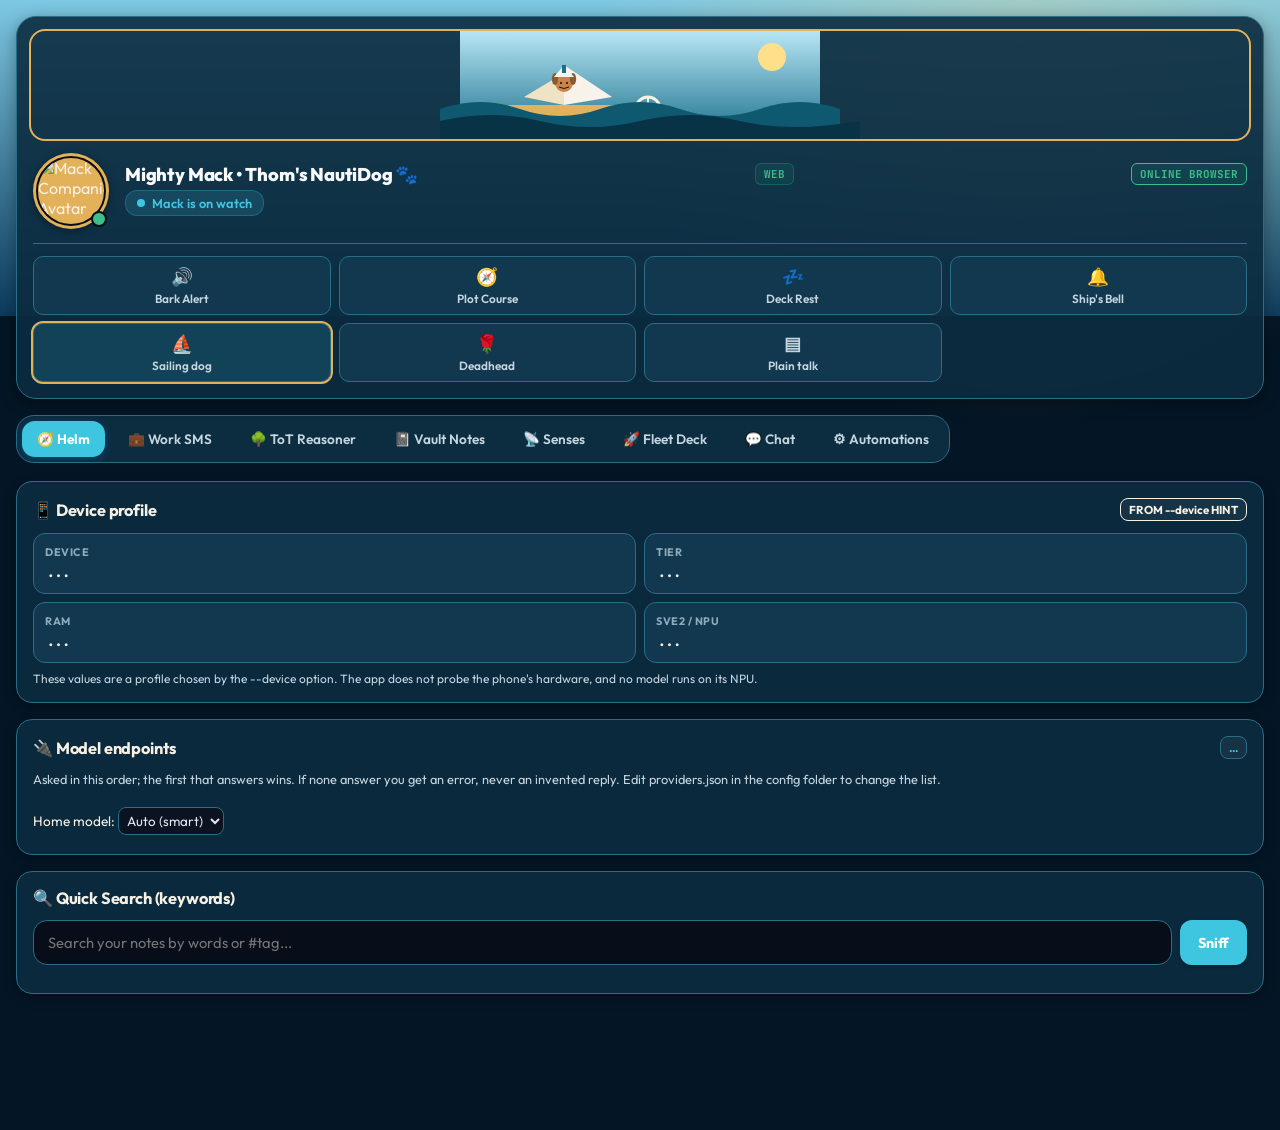
==== crates/nautik9-app/src/index.html @ b37e4e5c "Page: wake the on-device model for inbox ingestion, Draft/Reroll, agent chat and Retry without repla" ====
<!DOCTYPE html>
<html lang="en">
<head>
    <meta charset="UTF-8">
    <meta name="viewport" content="width=device-width, initial-scale=1.0, maximum-scale=1.0, user-scalable=no, viewport-fit=cover">
    <meta name="theme-color" content="#030712">
    <meta name="apple-mobile-web-app-capable" content="yes">
    <meta name="apple-mobile-web-app-status-bar-style" content="black-translucent">
    <meta name="mobile-web-app-capable" content="yes">
    <title>NautiK9 • Samsung Galaxy S25 Ultra Fleet Cockpit</title>
    <link rel="preconnect" href="https://fonts.googleapis.com">
    <link rel="preconnect" href="https://fonts.gstatic.com" crossorigin>
    <link href="https://fonts.googleapis.com/css2?family=Outfit:wght@400;500;600;700;800;900&family=JetBrains+Mono:wght@400;500;600;700&display=swap" rel="stylesheet">
    <link rel="stylesheet" href="/static/notes-plus.css">
    <style>
        :root {
            --bg: #0a0e17;
            --surface: #111827;
            --surface-card: #141e33;
            --surface-elevated: #1e293b;
            --border: #1f293d;
            --border-highlight: #38bdf8;
            --accent: #38bdf8;
            --accent-soft: rgba(56, 189, 248, 0.12);
            --marine: #0284c7;
            --marine-dark: #0369a1;
            --brass: #d97706;
            --brass-soft: rgba(217, 119, 6, 0.12);
            --emerald: #10b981;
            --emerald-soft: rgba(16, 185, 129, 0.12);
            --rose: #f43f5e;
            --text-main: #f8fafc;
            --text-sub: #94a3b8;
            --text-muted: #64748b;
        }

        * {
            box-sizing: border-box;
            margin: 0;
            padding: 0;
            -webkit-tap-highlight-color: transparent;
            font-family: 'Outfit', -apple-system, BlinkMacSystemFont, sans-serif;
        }

        body {
            background-color: var(--bg);
            color: var(--text-main);
            padding: 16px;
            padding-top: max(16px, env(safe-area-inset-top));
            padding-bottom: 120px;
            min-height: 100vh;
            overflow-x: hidden;
        }

        /* Top Nautical Bridge Header */
        .top-cockpit {
            background: var(--surface);
            border: 1px solid var(--border);
            border-radius: 20px;
            padding: 16px;
            margin-bottom: 16px;
            box-shadow: 0 4px 16px rgba(0, 0, 0, 0.35);
            position: relative;
        }

        .cockpit-top-row {
            display: flex;
            align-items: center;
            gap: 16px;
        }

        /* Mack Porthole Avatar (Nautical Sailor Dog) */
        .avatar-bezel {
            width: 76px;
            height: 76px;
            border-radius: 50%;
            padding: 3px;
            background: var(--brass);
            position: relative;
            flex-shrink: 0;
            cursor: pointer;
            box-shadow: 0 2px 8px rgba(0, 0, 0, 0.4);
            transition: transform 0.15s ease;
        }

        .avatar-bezel:active {
            transform: scale(0.94);
        }

        .avatar-img {
            width: 100%;
            height: 100%;
            border-radius: 50%;
            object-fit: cover;
            display: block;
            border: 2px solid #0a0e17;
        }

        .online-dot {
            position: absolute;
            bottom: 2px;
            right: 2px;
            width: 16px;
            height: 16px;
            border-radius: 50%;
            background: var(--emerald);
            border: 2.5px solid #0a0e17;
        }

        .cockpit-meta {
            flex: 1;
            min-width: 0;
        }

        .vessel-title-row {
            display: flex;
            justify-content: space-between;
            align-items: center;
            margin-bottom: 4px;
        }

        .vessel-title {
            font-size: 1.15rem;
            font-weight: 800;
            letter-spacing: -0.01em;
            color: #f8fafc;
            display: flex;
            align-items: center;
            gap: 6px;
        }

        .vessel-badge {
            font-size: 0.68rem;
            font-family: 'JetBrains Mono', monospace;
            font-weight: 700;
            padding: 3px 8px;
            border-radius: 6px;
            background: rgba(16, 185, 129, 0.1);
            border: 1px solid rgba(16, 185, 129, 0.3);
            color: var(--emerald);
        }

        .status-pill {
            display: inline-flex;
            align-items: center;
            gap: 7px;
            background: var(--accent-soft);
            border: 1px solid rgba(56, 189, 248, 0.25);
            color: var(--accent);
            font-size: 0.8rem;
            font-weight: 600;
            padding: 4px 11px;
            border-radius: 12px;
        }

        .pulse-light {
            width: 8px;
            height: 8px;
            border-radius: 50%;
            background: var(--accent);
        }

        /* Quick Cockpit Action Bar */
        .cockpit-actions {
            display: grid;
            grid-template-columns: repeat(4, 1fr);
            gap: 8px;
            margin-top: 14px;
            padding-top: 12px;
            border-top: 1px solid var(--border);
        }

        .action-pill {
            background: var(--surface-card);
            border: 1px solid var(--border);
            color: var(--text-sub);
            font-size: 0.74rem;
            font-weight: 600;
            padding: 8px 6px;
            border-radius: 10px;
            cursor: pointer;
            transition: all 0.15s ease;
            display: flex;
            flex-direction: column;
            align-items: center;
            gap: 3px;
        }

        .action-pill:active {
            transform: scale(0.95);
            background: var(--accent-soft);
            border-color: var(--accent);
            color: var(--text-main);
        }

        .action-pill-icon {
            font-size: 1.1rem;
        }

        /* Segmented Navigation Tab Bar */
        .tab-bar-container {
            overflow-x: auto;
            margin-bottom: 18px;
            scrollbar-width: none;
            -ms-overflow-style: none;
        }
        .tab-bar-container::-webkit-scrollbar { display: none; }

        .tab-bar {
            display: flex;
            gap: 8px;
            padding: 5px;
            background: var(--surface);
            border: 1px solid var(--border);
            border-radius: 18px;
            width: max-content;
        }

        .tab-btn {
            background: transparent;
            border: none;
            color: var(--text-sub);
            padding: 9px 15px;
            border-radius: 13px;
            font-size: 0.85rem;
            font-weight: 600;
            cursor: pointer;
            transition: all 0.2s;
            display: flex;
            align-items: center;
            gap: 6px;
            white-space: nowrap;
        }

        .tab-btn.active {
            background: var(--accent);
            color: #ffffff;
            font-weight: 700;
            box-shadow: 0 2px 8px rgba(2, 132, 199, 0.3);
        }

        /* Universal Cards */
        .card {
            background: var(--surface);
            border: 1px solid var(--border);
            border-radius: 16px;
            padding: 16px;
            margin-bottom: 16px;
            box-shadow: 0 4px 12px rgba(0, 0, 0, 0.25);
        }

        .card-header {
            display: flex;
            justify-content: space-between;
            align-items: center;
            margin-bottom: 12px;
        }

        .card-title {
            font-size: 1.02rem;
            font-weight: 700;
            color: var(--text-main);
            display: flex;
            align-items: center;
            gap: 8px;
            letter-spacing: -0.01em;
        }

        .card-badge {
            font-size: 0.72rem;
            font-weight: 700;
            padding: 3px 8px;
            border-radius: 8px;
            background: rgba(255, 255, 255, 0.05);
            color: var(--accent);
            border: 1px solid var(--border);
        }

        /* Content Sections */
        .section-pane {
            display: none;
            animation: fadeIn 0.2s ease-out;
        }

        .section-pane.active {
            display: block;
        }

        @keyframes fadeIn {
            from { opacity: 0; transform: translateY(4px); }
            to { opacity: 1; transform: translateY(0); }
        }

        /* Hardware Grid */
        .hardware-grid {
            display: grid;
            grid-template-columns: 1fr 1fr;
            gap: 8px;
        }

        .hw-chip {
            background: var(--surface-card);
            border: 1px solid var(--border);
            border-radius: 12px;
            padding: 11px;
        }

        .hw-chip-label {
            font-size: 0.68rem;
            color: var(--text-muted);
            text-transform: uppercase;
            font-weight: 700;
            letter-spacing: 0.05em;
        }

        .hw-chip-val {
            font-size: 0.94rem;
            font-weight: 700;
            color: var(--text-main);
            margin-top: 3px;
            font-family: 'JetBrains Mono', monospace;
        }

        /* Tier cards (unused) */
        .gemstone-grid {
            display: grid;
            grid-template-columns: 1fr 1fr;
            gap: 8px;
            margin-top: 10px;
        }

        .gemstone-card {
            background: var(--surface-card);
            border: 1px solid var(--border);
            border-radius: 14px;
            padding: 12px;
            cursor: pointer;
            transition: all 0.2s;
            position: relative;
        }

        .gemstone-card:hover {
            border-color: var(--border-highlight);
        }

        .gemstone-card.active {
            border-color: var(--gold);
            background: rgba(217, 119, 6, 0.1);
        }

        .gemstone-name {
            font-size: 0.88rem;
            font-weight: 800;
            display: flex;
            align-items: center;
            gap: 6px;
            margin-bottom: 2px;
        }

        .gemstone-desc {
            font-size: 0.72rem;
            color: var(--text-sub);
            line-height: 1.35;
        }

        /* Tree of Thoughts Visualizer */
        .tot-tree {
            display: flex;
            flex-direction: column;
            gap: 12px;
            margin-top: 14px;
        }

        .tot-node {
            background: var(--surface-card);
            border: 1px solid var(--border);
            border-radius: 14px;
            padding: 14px;
            position: relative;
            transition: all 0.2s;
        }

        .tot-node.promoted {
            border-color: var(--gold);
            background: rgba(217, 119, 6, 0.08);
        }

        .tot-node.pruned {
            border-color: rgba(244, 63, 94, 0.25);
            opacity: 0.65;
        }

        .tot-node-header {
            display: flex;
            justify-content: space-between;
            align-items: center;
            margin-bottom: 6px;
        }

        .tot-node-title {
            font-weight: 800;
            font-size: 0.94rem;
            color: var(--text-main);
            display: flex;
            align-items: center;
            gap: 6px;
        }

        .tot-score-pill {
            font-family: 'JetBrains Mono', monospace;
            font-size: 0.78rem;
            font-weight: 700;
            padding: 3px 8px;
            border-radius: 8px;
        }

        .tot-score-pill.high {
            background: rgba(16, 185, 129, 0.15);
            color: var(--emerald);
            border: 1px solid rgba(16, 185, 129, 0.3);
        }

        .tot-score-pill.pruned {
            background: rgba(244, 63, 94, 0.15);
            color: var(--rose);
            border: 1px solid rgba(244, 63, 94, 0.3);
        }

        .tot-desc {
            font-size: 0.84rem;
            color: #cbd5e1;
            margin-bottom: 10px;
            line-height: 1.45;
        }

        .tot-checks {
            display: flex;
            flex-direction: column;
            gap: 4px;
            font-size: 0.76rem;
            font-family: 'JetBrains Mono', monospace;
            color: #94a3b8;
            background: rgba(3, 7, 18, 0.7);
            border-radius: 10px;
            padding: 8px 10px;
            border: 1px solid var(--border);
        }

        .tot-plan-box {
            background: rgba(217, 119, 6, 0.08);
            border: 1px solid var(--gold);
            border-radius: 14px;
            padding: 14px;
            margin-top: 14px;
        }

        .tot-plan-title {
            font-size: 0.92rem;
            font-weight: 800;
            color: var(--gold);
            margin-bottom: 8px;
            display: flex;
            align-items: center;
            gap: 6px;
        }

        .tot-plan-step {
            font-size: 0.82rem;
            color: #f1f5f9;
            margin-bottom: 6px;
            line-height: 1.4;
        }

        /* Inputs & Buttons */
        .input-group {
            display: flex;
            gap: 8px;
            margin-bottom: 12px;
        }

        input[type="text"], textarea {
            width: 100%;
            background: #080d1a;
            border: 1px solid var(--border);
            border-radius: 14px;
            color: var(--text-main);
            padding: 12px 14px;
            font-size: 0.92rem;
            outline: none;
            transition: all 0.2s;
        }

        input[type="text"]:focus, textarea:focus {
            border-color: var(--accent);
            box-shadow: 0 0 0 2px rgba(2, 132, 199, 0.25);
        }

        textarea {
            resize: vertical;
            min-height: 90px;
            font-family: inherit;
        }

        .btn-primary {
            background: var(--accent);
            color: #ffffff;
            border: none;
            border-radius: 12px;
            padding: 11px 18px;
            font-weight: 700;
            font-size: 0.90rem;
            cursor: pointer;
            transition: all 0.2s;
            display: inline-flex;
            align-items: center;
            justify-content: center;
            gap: 6px;
            flex-shrink: 0;
            box-shadow: 0 2px 4px rgba(0, 0, 0, 0.2);
        }

        .btn-primary:active {
            transform: scale(0.97);
            background: #0369a1;
        }

        .btn-gold {
            background: var(--gold);
            color: #ffffff;
            border: none;
            border-radius: 12px;
            padding: 11px 18px;
            font-weight: 700;
            font-size: 0.90rem;
            cursor: pointer;
            transition: all 0.2s;
            display: inline-flex;
            align-items: center;
            justify-content: center;
            gap: 6px;
            box-shadow: 0 2px 4px rgba(0, 0, 0, 0.2);
        }

        .btn-gold:active {
            transform: scale(0.97);
            background: #b45309;
        }

        .btn-mini {
            background: rgba(255, 255, 255, 0.05);
            border: 1px solid var(--border);
            color: var(--text-sub);
            font-size: 0.74rem;
            font-weight: 600;
            padding: 5px 10px;
            border-radius: 8px;
            cursor: pointer;
            transition: 0.2s;
        }

        .btn-mini:hover, .btn-mini:active {
            color: var(--text-main);
            border-color: var(--accent);
            background: rgba(2, 132, 199, 0.15);
        }

        /* Obsidian-Grade Vault Notes */
        .notes-list {
            display: flex;
            flex-direction: column;
            gap: 10px;
            margin-top: 12px;
        }

        .note-card {
            background: var(--surface-card);
            border: 1px solid var(--border);
            border-radius: 14px;
            padding: 14px;
            transition: all 0.2s;
        }

        .note-card:hover {
            border-color: var(--border-highlight);
        }

        .note-title {
            font-weight: 800;
            font-size: 0.96rem;
            color: var(--accent);
            margin-bottom: 5px;
            display: flex;
            justify-content: space-between;
            align-items: center;
        }

        .note-snippet {
            font-size: 0.84rem;
            color: #cbd5e1;
            line-height: 1.45;
        }

        .note-tags {
            display: flex;
            gap: 6px;
            margin-top: 10px;
            flex-wrap: wrap;
        }

        .tag-pill {
            font-size: 0.72rem;
            background: rgba(2, 132, 199, 0.12);
            border: 1px solid rgba(2, 132, 199, 0.25);
            color: #7dd3fc;
            padding: 2px 8px;
            border-radius: 6px;
            font-family: 'JetBrains Mono', monospace;
            font-weight: 600;
        }

        /* Nautical Nav Radar / Position Card */
        .radar-box {
            background: var(--surface-card);
            border: 1px solid var(--border);
            border-radius: 16px;
            padding: 18px;
            text-align: center;
            margin-bottom: 14px;
            position: relative;
        }

        .radar-scope {
            width: 120px;
            height: 120px;
            margin: 0 auto 12px;
            border-radius: 50%;
            border: 1.5px solid var(--border-highlight);
            position: relative;
            display: flex;
            align-items: center;
            justify-content: center;
            background: #060a12;
        }

        .radar-scope::before {
            content: '';
            position: absolute;
            width: 60px;
            height: 60px;
            border-radius: 50%;
            border: 1px solid var(--border);
        }

        .radar-beam {
            position: absolute;
            width: 100%;
            height: 100%;
            border-radius: 50%;
            border-top: 2px solid var(--accent);
            opacity: 0.7;
        }

        .radar-blip {
            width: 10px;
            height: 10px;
            background: var(--emerald);
            border-radius: 50%;
            position: absolute;
            top: 36%;
            left: 60%;
        }

        .coord-readout {
            font-family: 'JetBrains Mono', monospace;
            font-size: 0.92rem;
            font-weight: 700;
            color: var(--text-main);
        }

        /* Dual Tesla P100 Fleet Deck */
        .gpu-card {
            background: var(--surface-card);
            border: 1px solid var(--border);
            border-radius: 14px;
            padding: 14px;
            margin-bottom: 10px;
        }

        .gpu-head {
            display: flex;
            justify-content: space-between;
            font-size: 0.86rem;
            font-weight: 700;
            color: var(--text-main);
            margin-bottom: 8px;
        }

        .gpu-bar-bg {
            background: rgba(255, 255, 255, 0.06);
            border-radius: 6px;
            height: 10px;
            overflow: hidden;
            margin-bottom: 8px;
        }

        .gpu-bar-fill {
            background: var(--accent);
            height: 100%;
            border-radius: 6px;
        }

        /* Chat Stream */
        .chat-stream {
            background: #070b14;
            border: 1px solid var(--border);
            border-radius: 14px;
            padding: 14px;
            min-height: 160px;
            max-height: 320px;
            overflow-y: auto;
            display: flex;
            flex-direction: column;
            gap: 10px;
            margin-bottom: 12px;
        }

        .msg-bubble {
            max-width: 86%;
            padding: 10px 14px;
            border-radius: 14px;
            font-size: 0.88rem;
            line-height: 1.45;
        }

        .msg-mack {
            align-self: flex-start;
            background: #1e293b;
            border: 1px solid #334155;
            color: #f8fafc;
            border-bottom-left-radius: 3px;
        }

        .msg-user {
            align-self: flex-end;
            background: #0369a1;
            border: 1px solid #0284c7;
            color: #ffffff;
            border-bottom-right-radius: 3px;
        }

        /* SMS Dispatcher & Work Mode Styles */
        .sms-item-card {
            background: var(--surface-card);
            border: 1px solid var(--border);
            border-radius: 14px;
            padding: 14px;
            margin-bottom: 12px;
            transition: all 0.2s;
        }
        .sms-item-card:hover {
            border-color: var(--border-highlight);
        }
        .sms-head {
            display: flex;
            justify-content: space-between;
            align-items: center;
            margin-bottom: 8px;
        }
        .sms-sender {
            font-size: 0.88rem;
            font-weight: 700;
            color: var(--accent);
            display: flex;
            align-items: center;
            gap: 6px;
        }
        .sms-time {
            font-size: 0.72rem;
            color: var(--text-muted);
            font-family: 'JetBrains Mono', monospace;
        }
        .sms-body {
            font-size: 0.86rem;
            color: #cbd5e1;
            background: rgba(0, 0, 0, 0.25);
            padding: 8px 12px;
            border-radius: 10px;
            margin-bottom: 10px;
            line-height: 1.4;
        }
        .sms-draft-box {
            background: rgba(56, 189, 248, 0.06);
            border: 1px solid rgba(56, 189, 248, 0.28);
            border-radius: 12px;
            padding: 10px 12px;
            margin-bottom: 10px;
        }
        .sms-draft-header {
            display: flex;
            justify-content: space-between;
            font-size: 0.72rem;
            font-weight: 700;
            color: var(--cyan);
            margin-bottom: 4px;
            text-transform: uppercase;
            letter-spacing: 0.05em;
        }
        .sms-draft-text {
            font-size: 0.84rem;
            color: #f8fafc;
            line-height: 1.4;
        }
        .sms-actions {
            display: flex;
            gap: 8px;
            align-items: center;
            flex-wrap: wrap;
        }
        .badge-status {
            font-size: 0.7rem;
            font-weight: 700;
            padding: 3px 8px;
            border-radius: 8px;
            text-transform: uppercase;
        }
        .status-autosent {
            background: rgba(16, 185, 129, 0.2);
            color: #34d399;
            border: 1px solid rgba(16, 185, 129, 0.4);
        }
        .status-drafted {
            background: rgba(245, 158, 11, 0.2);
            color: #fbbf24;
            border: 1px solid rgba(245, 158, 11, 0.4);
        }
        .status-approved {
            background: rgba(56, 189, 248, 0.2);
            color: #38bdf8;
            border: 1px solid rgba(56, 189, 248, 0.4);
        }
        .status-pending {
            background: rgba(148, 163, 184, 0.2);
            color: #94a3b8;
            border: 1px solid rgba(148, 163, 184, 0.4);
        }

        /* Fleet Swarm 6-Node Grid */
        .fleet-swarm-grid {
            display: grid;
            grid-template-columns: repeat(auto-fill, minmax(150px, 1fr));
            gap: 10px;
            margin-top: 12px;
        }
        .node-mini-card {
            background: rgba(15, 23, 42, 0.7);
            border: 1px solid var(--border);
            border-radius: 14px;
            padding: 10px;
            transition: all 0.2s;
        }
        .node-mini-card:hover {
            border-color: var(--accent);
        }
        .node-name {
            font-weight: 800;
            font-size: 0.84rem;
            color: #f1f5f9;
            display: flex;
            justify-content: space-between;
            align-items: center;
            margin-bottom: 4px;
        }
        .node-os {
            font-size: 0.7rem;
            color: var(--text-muted);
            margin-bottom: 6px;
        }
        .node-gpus {
            font-family: 'JetBrains Mono', monospace;
            font-size: 0.72rem;
            color: var(--cyan);
            font-weight: 600;
        }
        .switch-row {
            display: flex;
            justify-content: space-between;
            align-items: center;
            padding: 10px 0;
            border-bottom: 1px solid rgba(255, 255, 255, 0.05);
        }
        .switch-label {
            font-size: 0.86rem;
            font-weight: 600;
            color: #f1f5f9;
        }
        .switch-sub {
            font-size: 0.74rem;
            color: var(--text-sub);
        }
    </style>

    <!-- Voice, avatar talking state and mini apps (separate block) -->
    <style>
        .avatar-bezel.talking { animation: n9-ring 0.9s ease-in-out infinite; }
        .avatar-bezel.talking .avatar-img { animation: n9-bob 0.45s ease-in-out infinite alternate; }
        .avatar-bezel.mood-excited { background: var(--emerald, #34d399); }
        .avatar-bezel.mood-concerned { background: var(--rose, #fb7185); }
        @keyframes n9-bob { from { transform: translateY(0) scale(1); } to { transform: translateY(-2px) scale(1.04); } }
        @keyframes n9-ring { 0%, 100% { box-shadow: 0 2px 8px rgba(0,0,0,.4); } 50% { box-shadow: 0 0 14px 3px rgba(56,189,248,.65); } }
        @media (prefers-reduced-motion: reduce) { .avatar-bezel.talking, .avatar-bezel.talking .avatar-img { animation: none; } }
        #n9VoiceNote { font-size: 0.72rem; color: var(--text-sub, #94a3b8); margin-top: 2px; min-height: 1em; }
        .n9-app-row { display: flex; gap: 8px; align-items: center; padding: 6px 0; border-bottom: 1px solid rgba(148,163,184,.2); font-size: 0.85rem; }
        .n9-app-row span { flex: 1; overflow: hidden; text-overflow: ellipsis; white-space: nowrap; }
        #n9AppFrame { width: 100%; height: 360px; border: 1px solid rgba(148,163,184,.3); border-radius: 8px; margin-top: 8px; background: #fff; display: none; }

        html[data-theme="sail"] {
            --bg: #041525;
            --surface: #0c2c40;
            --surface-card: #12384f;
            --surface-elevated: #184861;
            --border: #2a6d86;
            --border-highlight: #e2b15a;
            --accent: #3ec6e0;
            --accent-soft: rgba(62, 198, 224, 0.16);
            --marine: #1a6f8a;
            --brass: #e2b15a;
            --emerald: #3dbe8c;
            --text-main: #f6f1e4;
            --text-sub: #c5d5df;
            --text-muted: #8eabbb;
        }
        html[data-theme="dead"] {
            --bg: #16021c;
            --surface: #2c0836;
            --surface-card: #3d0d32;
            --surface-elevated: #54144a;
            --border: #ff4fa3;
            --border-highlight: #ffe14a;
            --accent: #ff4fa3;
            --accent-soft: rgba(255, 79, 163, 0.18);
            --marine: #7a3cff;
            --brass: #ffe14a;
            --emerald: #3dff9a;
            --rose: #ff2d55;
            --text-main: #fff6ea;
            --text-sub: #f3c6e4;
            --text-muted: #d39ab8;
        }
        html[data-theme="sail"] body {
            background:
                radial-gradient(circle at 80% 0%, rgba(255, 214, 120, 0.28), transparent 28%),
                linear-gradient(#7ec8e3 0%, #0b3a5b 28%, #041525 28%);
        }
        html[data-theme="dead"] body {
            background:
                radial-gradient(circle at 12% 8%, #ff4fa3 0, transparent 22%),
                radial-gradient(circle at 88% 12%, #7a3cff 0, transparent 26%),
                radial-gradient(circle at 70% 80%, #3dff9a 0, transparent 18%),
                radial-gradient(circle at 20% 70%, #ffe14a 0, transparent 16%),
                #16021c;
            background-size: 140% 140%;
            animation: n9-dye 16s ease-in-out infinite alternate;
        }
        @keyframes n9-dye { from { background-position: 0% 0%; } to { background-position: 8% 12%; } }
        .n9-hero-wrap { margin: -4px -4px 12px; border-radius: 16px; overflow: hidden; border: 2px solid var(--brass); }
        .n9-hero { display: block; width: 100%; height: 108px; }
        .n9-hero[hidden] { display: none; }
        .n9-wave { animation: n9-swell 3.2s ease-in-out infinite; }
        .n9-wave2 { animation-duration: 4.4s; animation-direction: reverse; }
        @keyframes n9-swell { from { transform: translateX(0); } to { transform: translateX(-18px); } }
        .n9-bob-boat { transform-origin: 110px 74px; animation: n9-heel 3.6s ease-in-out infinite; }
        @keyframes n9-heel { 50% { transform: rotate(-2.5deg) translateY(-2px); } }
        .n9-skull { transform-origin: 180px 58px; animation: n9-float 3.4s ease-in-out infinite; }
        @keyframes n9-float { 50% { transform: translateY(-4px); } }
        .n9-dance { transform-origin: 310px 70px; animation: n9-hop 0.7s ease-in-out infinite; }
        @keyframes n9-hop { 50% { transform: translateY(-6px) rotate(6deg); } }
        .action-pill.on { outline: 2px solid var(--brass); background: var(--accent-soft); }
        html[data-theme="sail"] .card, html[data-theme="dead"] .card,
        html[data-theme="sail"] .top-cockpit, html[data-theme="dead"] .top-cockpit {
            background: color-mix(in srgb, var(--surface) 90%, transparent);
        }
        @media (prefers-reduced-motion: reduce) {
            html[data-theme="dead"] body, .n9-wave, .n9-bob-boat, .n9-skull, .n9-dance { animation: none; }
        }
    </style>
    <script>
        (function () {
            try {
                var t = localStorage.getItem('nautik9_theme');
                var p = localStorage.getItem('nautik9_plain') === '1';
                document.documentElement.dataset.theme = t === 'dead' ? 'dead' : 'sail';
                document.documentElement.dataset.voice = p ? 'plain' : 'character';
            } catch (e) {
                document.documentElement.dataset.theme = 'sail';
                document.documentElement.dataset.voice = 'character';
            }
        })();
    </script>
</head>
<body>

    <!-- Top Cockpit Header -->
    <header class="top-cockpit">
        <div class="n9-hero-wrap">
            <svg class="n9-hero" id="heroSail" viewBox="0 0 360 108" role="img" aria-label="A sailing dog at the helm">
                <defs>
                    <linearGradient id="n9sky" x1="0" y1="0" x2="0" y2="1">
                        <stop offset="0" stop-color="#b7e6f5"/>
                        <stop offset="1" stop-color="#1a6f8a"/>
                    </linearGradient>
                </defs>
                <rect width="360" height="108" fill="url(#n9sky)"/>
                <circle cx="312" cy="26" r="14" fill="#ffe08a"/>
                <g class="n9-bob-boat">
                    <path d="M48 74 L168 74 L152 90 H64 Z" fill="#e2b15a"/>
                    <path d="M104 74 L104 34 L152 66 Z" fill="#f7f3ea"/>
                    <path d="M104 74 L104 42 L64 66 Z" fill="#f0e2c4"/>
                    <circle cx="104" cy="52" r="9" fill="#c9844a"/>
                    <ellipse cx="95" cy="48" rx="3.2" ry="6" fill="#8a5a32"/>
                    <ellipse cx="113" cy="48" rx="3.2" ry="6" fill="#8a5a32"/>
                    <path d="M94 46 L104 34 L114 46 Z" fill="#f7f3ea"/>
                    <rect x="102" y="34" width="4" height="8" fill="#1a6f8a"/>
                    <circle cx="101" cy="52" r="1.1" fill="#1a120c"/>
                    <circle cx="107" cy="52" r="1.1" fill="#1a120c"/>
                    <path d="M99 56 Q104 59 109 56" stroke="#1a120c" fill="none" stroke-width="1"/>
                    <circle cx="188" cy="78" r="12" fill="none" stroke="#f6f1e4" stroke-width="3"/>
                    <path d="M188 66 V90 M176 78 H200" stroke="#f6f1e4" stroke-width="2"/>
                </g>
                <path class="n9-wave" d="M-20 78 Q 20 64 60 78 T 140 78 T 220 78 T 300 78 T 380 78 V108 H-20 Z" fill="#0e5870"/>
                <path class="n9-wave n9-wave2" d="M-20 90 Q 30 78 80 90 T 180 90 T 280 90 T 400 90 V108 H-20 Z" fill="#083246"/>
            </svg>
            <svg class="n9-hero" id="heroDead" viewBox="0 0 360 108" hidden role="img" aria-label="A rose-crowned skull and a dancing dog">
                <rect width="360" height="108" fill="#2a0633"/>
                <circle cx="40" cy="20" r="36" fill="#ff4fa3" opacity="0.85"/>
                <circle cx="330" cy="16" r="42" fill="#7a3cff" opacity="0.8"/>
                <circle cx="200" cy="100" r="40" fill="#3dff9a" opacity="0.55"/>
                <circle cx="90" cy="96" r="28" fill="#ffe14a" opacity="0.7"/>
                <g class="n9-skull">
                    <circle cx="180" cy="48" r="26" fill="#fff6ea"/>
                    <ellipse cx="170" cy="48" rx="7" ry="8" fill="#1a0614"/>
                    <ellipse cx="190" cy="48" rx="7" ry="8" fill="#1a0614"/>
                    <path d="M180 56 L176 64 L184 64 Z" fill="#1a0614"/>
                    <path d="M166 70 H194" stroke="#1a0614" stroke-width="2"/>
                    <path d="M170 74 H190 M172 78 H188" stroke="#1a0614" stroke-width="1.4"/>
                    <g fill="#ff2d55">
                        <circle cx="148" cy="36" r="7"/>
                        <circle cx="140" cy="44" r="5"/>
                        <circle cx="156" cy="46" r="5"/>
                        <circle cx="212" cy="36" r="7"/>
                        <circle cx="220" cy="44" r="5"/>
                        <circle cx="204" cy="46" r="5"/>
                    </g>
                    <circle cx="148" cy="36" r="2" fill="#ffe14a"/>
                    <circle cx="212" cy="36" r="2" fill="#ffe14a"/>
                </g>
                <g class="n9-dance" fill="#c9844a">
                    <circle cx="308" cy="62" r="8"/>
                    <ellipse cx="300" cy="58" rx="3" ry="5"/>
                    <ellipse cx="316" cy="58" rx="3" ry="5"/>
                    <rect x="304" y="70" width="8" height="12" rx="3" fill="#7a3cff"/>
                    <path d="M300 78 L292 88 M316 78 L326 70" stroke="#fff6ea" stroke-width="2" fill="none"/>
                    <path d="M300 56 Q308 50 316 56" fill="#ff4fa3"/>
                </g>
                <circle cx="28" cy="70" r="2" fill="#fff"/>
                <circle cx="250" cy="22" r="1.6" fill="#fff"/>
                <circle cx="70" cy="24" r="1.4" fill="#fff"/>
            </svg>
        </div>
        <div class="cockpit-top-row">
            <div class="avatar-bezel" id="avatarBezel" onclick="triggerBark()" title="Tap Mack to Bark!">
                <img src="" alt="Mack Companion Avatar" class="avatar-img">
                <span class="online-dot"></span>
            </div>
            <div class="cockpit-meta">
                <div class="vessel-title-row">
                    <div class="vessel-title">Mighty Mack • Thom's NautiDog 🐾</div>
                    <span class="vessel-badge" id="hostBadge">WEB</span>
                    <span class="vessel-badge" id="netBadge">...</span>
                </div>
                <div class="status-pill" id="avatarBadge">
                    <span class="pulse-light"></span>
                    <span id="avatarStateText">Mack is on watch</span>
                </div>
                <div id="netNote" style="font-size:0.72rem;color:var(--rose);margin-top:4px;"></div>
            </div>
        </div>

        <div class="cockpit-actions">
            <button class="action-pill" onclick="triggerAvatarAction('bark')">
                <span class="action-pill-icon">🔊</span>
                <span>Bark Alert</span>
            </button>
            <button class="action-pill" onclick="triggerAvatarAction('navigate')">
                <span class="action-pill-icon">🧭</span>
                <span>Plot Course</span>
            </button>
            <button class="action-pill" onclick="triggerAvatarAction('rest')">
                <span class="action-pill-icon">💤</span>
                <span>Deck Rest</span>
            </button>
            <button class="action-pill" onclick="playHaptic()">
                <span class="action-pill-icon">🔔</span>
                <span>Ship's Bell</span>
            </button>
            <button type="button" class="action-pill" id="themeSail" onclick="setLook('sail')">
                <span class="action-pill-icon">⛵</span>
                <span>Sailing dog</span>
            </button>
            <button type="button" class="action-pill" id="themeDead" onclick="setLook('dead')">
                <span class="action-pill-icon">🌹</span>
                <span>Deadhead</span>
            </button>
            <button type="button" class="action-pill" id="plainTalk" onclick="togglePlain()" aria-pressed="false">
                <span class="action-pill-icon">▤</span>
                <span>Plain talk</span>
            </button>
        </div>
    </header>

    <!-- Segmented Navigation Tab Bar -->
    <div class="tab-bar-container">
        <nav class="tab-bar">
            <button class="tab-btn active" onclick="switchTab('helm', this)">🧭 Helm</button>
            <button class="tab-btn" onclick="switchTab('sms', this)">💼 Work SMS</button>
            <button class="tab-btn" onclick="switchTab('tot', this)">🌳 ToT Reasoner</button>
            <button class="tab-btn" onclick="switchTab('vault', this)">📓 Vault Notes</button>
            <button class="tab-btn" onclick="switchTab('senses', this)">📡 Senses</button>
            <button class="tab-btn" onclick="switchTab('fleet', this)">🚀 Fleet Deck</button>
            <button class="tab-btn" onclick="switchTab('lemonade', this)">💬 Chat</button>
            <button class="tab-btn" onclick="switchTab('auto', this)">&#9881; Automations</button>
        </nav>
    </div>

    <!-- 1. Helm Pane -->
    <section id="pane-helm" class="section-pane active">
        <!-- Device profile card (values come from /api/status) -->
        <div class="card">
            <div class="card-header">
                <span class="card-title" id="hwTitle">📱 Device profile</span>
                <span class="card-badge" style="color:var(--cyan);border-color:var(--cyan);">FROM --device HINT</span>
            </div>
            <div class="hardware-grid">
                <div class="hw-chip"><div class="hw-chip-label">Device</div><div class="hw-chip-val" id="hwDevice">...</div></div>
                <div class="hw-chip"><div class="hw-chip-label">Tier</div><div class="hw-chip-val" id="hwTier">...</div></div>
                <div class="hw-chip"><div class="hw-chip-label">RAM</div><div class="hw-chip-val" id="hwRam">...</div></div>
                <div class="hw-chip"><div class="hw-chip-label">SVE2 / NPU</div><div class="hw-chip-val" id="hwIsa">...</div></div>
            </div>
            <p style="font-size:0.75rem;color:var(--text-sub);margin-top:8px;">These values are a profile chosen by the --device option. The app does not probe the phone's hardware, and no model runs on its NPU.</p>
        </div>

        <!-- Model endpoints (from /api/providers) -->
        <div class="card">
            <div class="card-header">
                <span class="card-title">🔌 Model endpoints</span>
                <span class="card-badge" id="providersBadge">...</span>
            </div>
            <p style="font-size:0.8rem;color:var(--text-sub);margin-bottom:10px;">
                Asked in this order; the first that answers wins. If none answer you get an error, never an invented reply. Edit providers.json in the config folder to change the list.
            </p>
            <div id="providersList" style="display:flex;flex-direction:column;gap:8px;"></div>
            <div style="margin-top:10px;font-size:0.85rem;">
                <label for="modelPick">Home model:</label>
                <select id="modelPick" onchange="pickModel(this.value)" style="max-width:100%;background:#0b1220;color:#e2e8f0;border:1px solid var(--border);border-radius:8px;padding:4px;"><option value="auto">Auto (smart)</option></select>
                <div id="modelPickNote" style="color:var(--text-sub);font-size:0.75rem;margin-top:3px;"></div>
            </div>
            <div id="offlineModelBox" style="display:none;margin-top:10px;font-size:0.85rem;"></div>
        </div>

        <!-- Quick keyword search -->
        <div class="card">
            <div class="card-header">
                <span class="card-title">🔍 Quick Search (keywords)</span>
            </div>
            <div class="input-group">
                <input type="text" id="quickSearch" placeholder="Search your notes by words or #tag..." onkeydown="if(event.key==='Enter') quickSniff()">
                <button class="btn-primary" onclick="quickSniff()">Sniff</button>
            </div>
            <div id="quickSearchResults"></div>
        </div>
    </section>

    <!-- 1B. Work Mode & SMS Auto-Responder Pane -->
    <section id="pane-sms" class="section-pane">
        <!-- Work Mode Arming Deck -->
        <div class="card" style="border-color: var(--accent);">
            <div class="card-header">
                <span class="card-title">💼 Work Mode Auto-Responder</span>
                <span class="card-badge" id="workModeArmedBadge" style="color:var(--emerald);border-color:var(--emerald);">ARMED</span>
            </div>
            <p style="font-size:0.82rem;color:var(--text-sub);margin-bottom:12px;">
                Drafts replies to your texts with the model endpoints you configured. Nothing is sent by this app: approved drafts are opened in the phone's SMS composer and you press send. Texts from other people are never given your notes.
            </p>

            <div class="switch-row">
                <div>
                    <div class="switch-label">Work Mode Active</div>
                    <div class="switch-sub">When armed, Mack AI parses incoming texts & drafts responses</div>
                </div>
                <input type="checkbox" id="workModeToggle" checked onchange="updateWorkModeSettings()" style="width:20px;height:20px;accent-color:var(--accent);">
            </div>

            <div class="switch-row">
                <div>
                    <div class="switch-label">Auto-open composer</div>
                    <div class="switch-sub">Off: review each draft and approve it. On: new drafts open in the phone composer by themselves (you still press send).</div>
                </div>
                <input type="checkbox" id="autoReplyToggle" onchange="updateWorkModeSettings()" style="width:20px;height:20px;accent-color:var(--emerald);">
            </div>

            <div style="margin-top:12px;">
                <label style="font-size:0.78rem;font-weight:700;color:var(--text-sub);text-transform:uppercase;">Model endpoints to use</label>
                <select id="smsModelTarget" onchange="updateWorkModeSettings()" style="width:100%;margin-top:6px;background:#080d1a;border:1px solid var(--border);border-radius:12px;color:var(--text-main);padding:10px;font-size:0.86rem;outline:none;">
                    <option value="strongest_fleet" selected>All endpoints, in order</option>
                    <option value="offline">Offline endpoints only (providers marked offline)</option>
                </select>
            </div>

            <div style="margin-top:12px;">
                <label style="font-size:0.78rem;font-weight:700;color:var(--text-sub);text-transform:uppercase;">Operation Preset</label>
                <div style="display:grid;grid-template-columns:1fr 1fr;gap:6px;margin-top:6px;">
                    <button class="btn-mini" onclick="setPreset('Survey Helm')">⚓ Survey Helm</button>
                    <button class="btn-mini" onclick="setPreset('Deep Focus')">🧠 Deep Focus</button>
                    <button class="btn-mini" onclick="setPreset('Field Ops')">🌊 Field Ops</button>
                    <button class="btn-mini" onclick="setPreset('Client Dispatch')">📞 Client Dispatch</button>
                </div>
            </div>
        </div>

        <!-- Incoming SMS Inbox Feed -->
        <div class="card">
            <div class="card-header">
                <span class="card-title">📥 Phone Text Stream</span>
                <button class="btn-mini" onclick="loadSmsInbox(true)">🔄 Sync Device SMS</button>
            </div>
            <div id="smsInboxContainer" style="margin-top:8px;">
                <div style="font-size:0.82rem;color:var(--text-sub);text-align:center;padding:12px;">Reading content://sms/inbox from connected phone...</div>
            </div>
        </div>

        <!-- Real-Time Hardware Dispatch Deck -->
        <div class="card">
            <div class="card-header">
                <span class="card-title">📱 Open a text in the phone composer</span>
                <span class="card-badge" style="color:var(--cyan);border-color:var(--cyan);">NO SEND FROM HERE</span>
            </div>
            <p style="font-size:0.8rem;color:var(--text-sub);margin-bottom:10px;">
                Opens the phone's own SMS app over adb with the recipient and text filled in. You press send on the phone.
            </p>
            <div style="margin-bottom:8px;">
                <input type="text" id="directSender" placeholder="Phone number (e.g. +15555550123)...">
            </div>
            <div style="margin-bottom:8px;">
                <textarea id="directBody" placeholder="Message to draft. Nothing is sent until you press send on the phone."></textarea>
            </div>
            <div style="display:flex;gap:8px;">
                <button class="btn-primary" onclick="draftDirectSms()" style="flex:1;">⚡ Draft with model</button>
                <button class="btn-primary btn-gold" onclick="sendDirectSms()" style="flex:1;">📲 Open in phone composer</button>
            </div>
            <div id="dispatchStatus" style="font-size:0.78rem;margin-top:8px;font-family:'JetBrains Mono',monospace;"></div>
        </div>
    </section>

    <!-- 2. Tree of Thoughts Reasoner Pane -->
    <section id="pane-tot" class="section-pane">
        <div class="card">
            <div class="card-header">
                <span class="card-title">🌳 Tree of Thoughts (ToT) Reasoner</span>
                <span class="card-badge" id="totBudgetBadge">Budget: 12 Calls</span>
            </div>
            <p style="font-size:0.84rem;color:var(--text-sub);margin-bottom:12px;">
                The model proposes several next thoughts, scores each 0-10, keeps the best and expands them, then answers from the winning path. The scorer is the same model, so scores are its own opinion. Up to 12 model calls; it can take a minute or two.
            </p>
            <div class="input-group">
                <input type="text" id="totProblem" value="" placeholder="A problem to reason through, e.g. plan a sonar survey of a 2 km wreck field in one day" onkeydown="if(event.key==='Enter') runToT()">
                <button class="btn-primary btn-gold" id="btnRunToT" onclick="runToT()">Reason</button>
            </div>
            <div id="totTreeContainer" class="tot-tree">
                <div style="font-size:0.84rem;color:var(--text-sub);text-align:center;padding:12px;">
                    The tree appears here.
                </div>
            </div>
            <div id="totWinningPlanContainer"></div>
        </div>
    </section>

    <!-- 3. Obsidian-grade Vault Notes Pane -->
    <section id="pane-vault" class="section-pane">
        <!-- notes workspace (static/notes-plus.js): search, split editor, graph, math, embeds -->
        <div id="notesPlus"></div>
        <div class="card">
            <div class="card-header">
                <span class="card-title">📝 Create Field Note</span>
                <span class="card-badge" id="noteCountBadge">0 Notes</span>
            </div>
            <input type="text" id="noteTitle" placeholder="Note Title (e.g. Thunder Bay Buoy Anomaly)" style="margin-bottom:8px;">
            <input type="text" id="noteTags" placeholder="Tags (comma-separated, e.g. sonar, shipwreck, buoy)" style="margin-bottom:8px;">
            <textarea id="noteContent" placeholder="Write a note. Use [[Another note]] to link and #tag to tag..."></textarea>
            <div style="display:flex;justify-content:flex-end;margin-top:10px;">
                <button class="btn-primary" onclick="saveNote()">💾 Save to Vault</button>
            </div>
        </div>

        <div class="card">
            <div class="card-header">
                <span class="card-title">📂 Vault Archive</span>
                <button class="btn-mini" onclick="loadNotes()">🔄 Refresh</button>
            </div>
            <div id="tagFilter" style="margin-bottom:8px;"></div>
            <div id="vaultNotesList" class="notes-list"></div>
        </div>
    </section>

    <!-- 4. Senses & Hardware Sensors Pane -->
    <section id="pane-senses" class="section-pane">
        <div class="card">
            <div class="card-header">
                <span class="card-title">📍 GPS Survey Radar</span>
                <span class="card-badge" id="gpsBadge">No fix</span>
            </div>
            <div class="radar-box">
                <div class="radar-scope">
                    <div class="radar-beam"></div>
                    <div class="radar-blip"></div>
                </div>
                <div class="coord-readout" id="gpsReadout">No position yet</div>
                <div style="font-size:0.75rem;color:var(--text-sub);margin-top:4px;" id="gpsDetail">Press the button for a live fix from the phone.</div>
            </div>
            <button class="btn-primary" style="width:100%;" onclick="acquireGPS()">🎯 Acquire Live GPS Coordinates</button>
        </div>

        <div class="card">
            <div class="card-header">
                <span class="card-title">⚡ Device Senses & Controls</span>
            </div>
            <div class="hardware-grid">
                <div class="hw-chip">
                    <div class="hw-chip-label">Battery Level</div>
                    <div class="hw-chip-val" id="battReadout">Checking...</div>
                </div>
                <div class="hw-chip">
                    <div class="hw-chip-label">Charging State</div>
                    <div class="hw-chip-val" id="chargeReadout">--</div>
                </div>
            </div>
            <div style="display:grid;grid-template-columns:1fr 1fr;gap:8px;margin-top:12px;">
                <button class="btn-primary" onclick="playHaptic(true)">📳 Haptic Pulse</button>
                <button class="btn-primary btn-gold" id="torchBtn" onclick="toggleTorch()">🔦 Torch Toggle</button>
                <div id="controlStatus" style="font-size:0.78rem;color:var(--text-sub);margin-top:8px;"></div>
            </div>
        </div>
    </section>

    <!-- 5. Fleet Deck Telemetry Pane -->
    <section id="pane-fleet" class="section-pane">
        <!-- Sovereign Swarm Aggregator Card -->
        <div class="card" style="border-color: var(--accent);">
            <div class="card-header">
                <span class="card-title">⚡ Fleet (as reported by the aggregator)</span>
                <span class="card-badge" id="swarmClusterStatus" style="color:var(--emerald);border-color:var(--emerald);">...</span>
            </div>
            <p style="font-size:0.82rem;color:var(--text-sub);margin-bottom:12px;">
                <span id="fleetSource">Reading the fleet aggregator...</span>
            </p>

            <!-- Swarm VRAM Liquid Bar -->
            <div style="background: rgba(15, 23, 42, 0.8); border: 1px solid var(--border); border-radius: 16px; padding: 14px; margin-bottom: 12px;">
                <div style="display:flex; justify-content:space-between; font-size:0.86rem; font-weight:800; margin-bottom:8px;">
                    <span style="color:var(--cyan);">Swarm Total VRAM Liquidity</span>
                    <span id="swarmVramText" style="color:var(--text-main); font-family:'JetBrains Mono', monospace;">-</span>
                </div>
                <div class="gpu-bar-bg" style="height:16px;">
                    <div class="gpu-bar-fill" id="swarmVramBar" style="width:0%;"></div>
                </div>
                <div style="display:flex; justify-content:space-between; font-size:0.75rem; color:var(--text-sub); margin-top:6px;">
                    <span id="swarmGpusActive">-</span>
                    <span id="swarmTempMax">-</span>
                </div>
            </div>

            <!-- 6 Nodes Swarm Grid -->
            <div style="font-size:0.8rem; font-weight:700; color:var(--text-sub); text-transform:uppercase; margin-bottom:6px;">
                Fleet nodes & GPU inventory
            </div>
            <div class="fleet-swarm-grid" id="fleetNodesGrid">
                <!-- Dynamically populated by loadFleetTelemetry() -->
            </div>
        </div>

        <!-- Model endpoints are listed on the Helm tab (from /api/providers). -->
    </section>

    <!-- 6. Lemonade Symmetrical Chat Pane -->
    <section id="pane-lemonade" class="section-pane">
        <div class="card">
            <div class="card-header">
                <span class="card-title">💬 Chat with Mack (agent: notes, memory, web, fleet tools)</span>
                <button class="btn-primary" style="padding:4px 10px;font-size:0.75rem" onclick="newChat()">New chat</button>
                <label style="font-size:0.78rem;color:var(--text-sub);display:flex;align-items:center;gap:6px;">
                    <input type="checkbox" id="offlineToggle"> Offline endpoints only
                </label>
            </div>
            <div class="chat-stream" id="chatStream">
                <div class="msg-bubble msg-mack">
                    🐾 Mack is on the bridge. He can search and edit your notes, remember things, search and read the web, and use the fleet tools. Each answer lists the tools he used and the model that answered. Tick "Offline endpoints only" for a plain answer from an offline model (no tools).
                </div>
            </div>
            <div class="input-group">
                <input type="text" id="chatInput" placeholder="Ask Mack or query survey..." onkeydown="if(event.key==='Enter') doChat()">
                <button class="btn-primary" onclick="doChat()">Send</button>
            </div>
        </div>
        <div class="card" id="n9AppsCard">
            <div class="card-header">
                <span class="card-title">🧩 Mini apps (.xdc, offline, sandboxed, no network)</span>
                <label class="btn-primary" style="padding:4px 10px;font-size:0.75rem;cursor:pointer">Add .xdc
                    <input type="file" accept=".xdc,application/zip" style="display:none" onchange="n9UploadXdc(this)">
                </label>
            </div>
            <div id="n9AppList" style="font-size:0.85rem;color:var(--text-sub)">Loading...</div>
            <iframe id="n9AppFrame" sandbox="allow-scripts allow-same-origin" title="Mini app"></iframe>
        </div>
    </section>

    <!-- 7. Automations: playbooks, flows, schedules (owner actions; the model cannot approve) -->
    <section id="pane-auto" class="section-pane">
        <style>
            .au-row { border-top: 1px solid rgba(148,163,184,0.25); padding: 10px 0; font-size: 0.85rem; }
            .au-row:first-child { border-top: none; }
            .au-name { font-weight: 700; }
            .au-sub { color: var(--text-sub); font-size: 0.78rem; margin-top: 2px; word-break: break-word; }
            .au-badge { display: inline-block; border-radius: 8px; padding: 1px 7px; font-size: 0.72rem; margin-left: 6px; background: rgba(148,163,184,0.2); }
            .au-ok { color: var(--emerald); background: var(--emerald-soft); }
            .au-bad { color: var(--rose); background: rgba(244,63,94,0.12); }
            .au-btns { margin-top: 6px; display: flex; flex-wrap: wrap; gap: 6px; }
            .au-btns button, .au-form button { border: 1px solid rgba(148,163,184,0.5); background: transparent; color: inherit; border-radius: 8px; padding: 4px 10px; font-size: 0.78rem; cursor: pointer; }
            .au-form { display: flex; flex-wrap: wrap; gap: 6px; margin-top: 10px; }
            .au-form input, .au-form select { flex: 1 1 140px; min-width: 0; padding: 5px 8px; border-radius: 8px; border: 1px solid rgba(148,163,184,0.5); background: transparent; color: inherit; font-size: 0.82rem; }
            #auOut { white-space: pre-wrap; word-break: break-word; font-size: 0.76rem; max-height: 320px; overflow: auto; margin: 0; }
        </style>
        <div class="card">
            <div class="card-header"><span class="card-title">&#9881; Automations</span>
                <button class="btn-primary" style="padding:4px 10px;font-size:0.75rem" onclick="loadAuto()">Refresh</button></div>
            <div style="font-size:0.78rem;color:var(--text-sub)">Playbooks and flows are notes (<code>Jade/Playbooks/</code>, <code>Jade/Flows/</code>). Only you approve them here; a changed file needs approval again. Unapproved playbooks and flows never run on their own.</div>
        </div>
        <div class="card"><div class="card-header"><span class="card-title">Playbooks</span></div><div id="auPlaybooks">Loading...</div></div>
        <div class="card"><div class="card-header"><span class="card-title">Flows</span></div><div id="auFlows">Loading...</div></div>
        <div class="card"><div class="card-header"><span class="card-title">Schedules</span></div><div id="auSchedules">Loading...</div>
            <div class="au-form">
                <input id="auSpec" placeholder="when: daily at 08:00, every 30 minutes, 0 9 * * 1-5">
                <select id="auKind"><option value="prompt">ask Mack (prompt)</option><option value="playbook">run playbook</option></select>
                <input id="auText" placeholder="prompt text, or playbook name">
                <button onclick="auAddSchedule()">Add schedule</button>
            </div>
        </div>
        <div class="card"><div class="card-header"><span class="card-title">Result</span></div><pre id="auOut">Nothing yet.</pre></div>
    </section>

    <script>
        // ---- Access token: kept in this browser after the first visit ----
        const TOKEN_KEY = 'nautik9_token';
        function getToken() { try { return localStorage.getItem(TOKEN_KEY) || ''; } catch (e) { return window.__n9tok || ''; } }
        function setToken(t) { try { localStorage.setItem(TOKEN_KEY, t); } catch (e) { window.__n9tok = t; } }
        (function () {
            const u = new URL(window.location.href);
            const t = u.searchParams.get('token');
            if (t) {
                setToken(t);
                u.searchParams.delete('token');
                history.replaceState(null, '', u.pathname + (u.search || '') + u.hash);
            }
        })();
        const _fetch = window.fetch.bind(window);
        window.fetch = async function (input, init) {
            init = init || {};
            const url = typeof input === 'string' ? input : input.url;
            if (url.startsWith('/')) {
                init.headers = Object.assign({}, init.headers || {}, { 'Authorization': 'Bearer ' + getToken() });
            }
            let res;
            try {
                res = await _fetch(input, init);
            } catch (e) {
                // Airplane mode: the WebView refuses even loopback requests ("Failed to fetch").
                // The app then does the request from Java and hands the answer back.
                if (!(url.startsWith('/') && window.NautiK9Android && window.NautiK9Android.httpAsync)) throw e;
                res = await bridgeFetch(url, init);
            }
            if (res.status === 401 && url.startsWith('/api/') && url !== '/api/health') showTokenPrompt();
            return res;
        };
        const n9HttpWaiters = {};
        window.n9OnHttp = r => { const w = n9HttpWaiters[r.id]; if (w) { delete n9HttpWaiters[r.id]; w(r); } };
        function bridgeFetch(url, init) {
            return new Promise(resolve => {
                const id = 'h' + Date.now() + Math.random().toString(16).slice(2);
                n9HttpWaiters[id] = r => resolve(new Response(r.status ? r.body : '', { status: r.status || 503, headers: { 'Content-Type': 'application/json' } }));
                const h = init.headers || {};
                window.NautiK9Android.httpAsync(id, (init.method || 'GET').toUpperCase(), url, h['Content-Type'] || '', typeof init.body === 'string' ? init.body : '');
            });
        }
        function showTokenPrompt() {
            if (document.getElementById('tokenBanner')) return;
            const b = document.createElement('div');
            b.id = 'tokenBanner';
            b.style.cssText = 'position:fixed;top:0;left:0;right:0;z-index:9999;background:#7f1d1d;color:#fff;padding:10px 14px;font-size:0.85rem;';
            b.innerHTML = 'The server needs an access token. Paste it (file: ~/.config/nautik9/token): <input id="tokenInput" type="password" style="width:55%"> <button onclick="setToken(document.getElementById(\'tokenInput\').value.trim());location.reload()">Save</button>';
            document.body.appendChild(b);
        }
        function esc(v) {
            return String(v == null ? '' : v).replace(/[&<>"']/g, c => ({'&':'&amp;','<':'&lt;','>':'&gt;','"':'&quot;',"'":'&#39;'}[c]));
        }
        // ---- NautiK9 Android app bridge (absent in a plain browser) ----
        // The app holds READ_SMS and opens the composer; the server never touches the phone.
        const AppBridge = window.NautiK9Android || null;
        async function pushAppInbox() {
            if (!AppBridge) return;
            try {
                const rows = JSON.parse(AppBridge.readInbox(10));
                if (rows.error) { console.warn('inbox: ' + rows.error); return; }
                await fetch('/api/sms/ingest', {
                    method: 'POST',
                    headers: { 'Content-Type': 'application/json' },
                    body: JSON.stringify({ messages: rows })
                });
            } catch (e) { console.warn('inbox push failed: ' + e); }
        }
        // The server hands back {to, body}; open the phone's composer, then report it opened.
        async function openComposer(id, composer) {
            let opened = false;
            if (AppBridge) {
                opened = AppBridge.openComposer(composer.to, composer.body);
            } else {
                window.location.href = 'sms:' + encodeURIComponent(composer.to) + '?body=' + encodeURIComponent(composer.body);
                opened = true;
            }
            if (opened) {
                await fetch('/api/sms/action', {
                    method: 'POST',
                    headers: { 'Content-Type': 'application/json' },
                    body: JSON.stringify({ id, action: 'opened' })
                });
            }
            return opened;
        }
        function renderOfflineModel() {
            if (!AppBridge) return;
            const box = document.getElementById('offlineModelBox');
            box.style.display = 'block';
            let st = {};
            try { st = JSON.parse(AppBridge.offlineModelStatus()); } catch (e) {}
            if (st.state === 'ready') {
                box.innerHTML = `On-device model: <b>${esc(st.file)}</b> (${esc(st.size_mb)} MB), ` +
                    (st.running ? 'running (stops after 10 idle minutes) <button class="btn" onclick="AppBridge.stopOfflineModel();setTimeout(renderOfflineModel,800)">Stop now</button>'
                                : 'asleep, wakes when asked <button class="btn" onclick="wakeModel(t=>{document.getElementById(\'offlineModelBox\').innerText=t}).then(renderOfflineModel)">Wake</button>');
            } else if (st.state === 'downloading') {
                box.innerHTML = `On-device model downloading: ${esc(st.done_mb)} / ${esc(st.size_mb)} MB`;
                setTimeout(renderOfflineModel, 3000);
            } else if (!netState.online) {
                box.innerHTML = `No on-device model yet, and downloading it (${esc(st.default_size_mb || '?')} MB) needs a connection.`;
            } else {
                box.innerHTML = `No on-device model yet, so with no network nothing can answer. ` +
                    `<button class="btn" onclick="AppBridge.downloadOfflineModel();setTimeout(renderOfflineModel,1500)">Download ${esc(st.default_name || 'model')} (${esc(st.default_size_mb || '?')} MB)</button>`;
            }
        }
        // Mack picture needs the token too, so it is fetched with the header.
        (async function () {
            try {
                const r = await fetch('/assets/mack.jpg');
                if (r.ok) {
                    const url = URL.createObjectURL(await r.blob());
                    document.querySelectorAll('img.avatar-img').forEach(i => i.src = url);
                }
            } catch (e) {}
        })();
        // Audio synthesis for realistic Mack Bark
        function playBarkAudio() {
            try {
                const ctx = new (window.AudioContext || window.webkitAudioContext)();
                const osc = ctx.createOscillator();
                const gain = ctx.createGain();
                osc.type = 'sawtooth';
                osc.frequency.setValueAtTime(140, ctx.currentTime);
                osc.frequency.exponentialRampToValueAtTime(70, ctx.currentTime + 0.15);
                gain.gain.setValueAtTime(0.4, ctx.currentTime);
                gain.gain.exponentialRampToValueAtTime(0.01, ctx.currentTime + 0.15);
                osc.connect(gain);
                gain.connect(ctx.destination);
                osc.start();
                osc.stop(ctx.currentTime + 0.16);
            } catch (e) {}
        }

        // ---- Phone controls: the app's bridge (window.NautiK9Android) when it is there, else the browser API.
        function controlStatus(t, bad) {
            const el = document.getElementById('controlStatus');
            if (el) { el.innerText = t; el.style.color = bad ? '#fca5a5' : 'var(--text-sub)'; }
        }
        function bridgeCall(name, ...args) {
            const b = window.NautiK9Android;
            if (!b || typeof b[name] !== 'function') return null;
            try { return JSON.parse(b[name](...args)); } catch (e) { return { error: String(e) }; }
        }
        // ---- Online / offline ----
        // The app reports the phone's connectivity; the server then skips remote endpoints and web
        // tools at once with a plain message. In a browser, navigator.onLine is the best we have.
        let netState = { online: true, transport: 'unknown', metered: false };
        function applyNet(n) {
            if (!n || n.error) return;
            netState = n;
            const badge = document.getElementById('netBadge');
            if (badge) {
                badge.innerText = n.online ? ('ONLINE ' + (n.transport || '').toUpperCase()).trim() : 'OFFLINE';
                badge.style.color = n.online ? 'var(--emerald)' : 'var(--rose)';
                badge.style.borderColor = n.online ? 'var(--emerald)' : 'var(--rose)';
            }
            updateNetNote();
            const body = { online: !!n.online };
            if (typeof n.tailscale === 'boolean') body.tailscale = n.tailscale;
            fetch('/api/net', { method: 'POST', headers: { 'Content-Type': 'application/json' }, body: JSON.stringify(body) }).catch(() => {});
            if (typeof renderOfflineModel === 'function') renderOfflineModel();
        }
        // Home endpoints on the tailnet (100.64.0.0/10) need Tailscale on the phone; say so plainly.
        let providerUrls = [];
        const isTailnetUrl = u => { const m = /\/\/(\d+)\.(\d+)\./.exec(u || ''); return !!m && m[1] === '100' && +m[2] >= 64 && +m[2] < 128; };
        function updateNetNote() {
            const note = document.getElementById('netNote');
            if (!note) return;
            const n = netState;
            if (!n.online) { note.innerText = 'No connection: notes, search, texts, GPS, torch and the on-device model work; web, weather, fleet and the home Lemonade need a connection.'; return; }
            const homeOnTailnet = providerUrls.some(isTailnetUrl);
            if (homeOnTailnet && n.tailscale === false) {
                note.innerText = "Can't reach home: Tailscale is off on the phone" + (n.tailscale_installed === false ? ' (not installed)' : '') + (n.transport === 'cell' ? '. On mobile data only the on-device model answers until it is on.' : '.');
                return;
            }
            note.innerText = '';
        }
        window.n9OnNetwork = applyNet;
        function readNet() {
            const r = bridgeCall('network');
            applyNet(r || { online: navigator.onLine !== false, transport: 'browser', metered: false });
        }
        window.addEventListener('online', readNet);
        window.addEventListener('offline', readNet);

        // Wake the on-device model (stopped after 10 idle minutes) and wait until it answers.
        async function wakeModel(onStatus) {
            const b = window.NautiK9Android;
            if (!b || !b.ensureOfflineModel) return false;
            let st = bridgeCall('offlineModelStatus') || {};
            if (st.state !== 'ready') return false;
            if (st.running) return true;
            b.ensureOfflineModel();
            for (let i = 0; i < 60; i++) {
                if (onStatus) onStatus('Waking the on-device model... ' + (i * 0.5).toFixed(0) + 's');
                await new Promise(r => setTimeout(r, 500));
                st = bridgeCall('offlineModelStatus') || {};
                if (st.running) { if (typeof renderOfflineModel === 'function') renderOfflineModel(); return true; }
            }
            return false;
        }
        const asleepErr = s => /on-device[^"]*(refused|unreachable)/.test(String(s || ''));
        const localDown = d => asleepErr(JSON.stringify(d && (d.attempts || d.message && d.message.draft_error) || ''));
        // Will the first endpoint a request tries be the on-device model? (offline phone, or it heads the chain)
        async function localIsFirst() {
            try { return !!(await (await fetch('/api/net')).json()).local_first; } catch (e) { return false; }
        }
        // An SMS draft that failed only because the on-device model was asleep: wake it and redo
        // THAT draft (same message id), instead of posting the text again as a new inbox entry.
        async function redraftIfAsleep(msg, onStatus) {
            if (!msg || msg.status !== 'NoModel' || !asleepErr(msg.draft_error)) return msg;
            if (!(await wakeModel(onStatus))) return msg;
            if (onStatus) onStatus('Mack is working...');
            try {
                const r = await fetch('/api/sms/action', { method: 'POST', headers: { 'Content-Type': 'application/json' }, body: JSON.stringify({ id: msg.id, action: 'regenerate' }) });
                return (await r.json()).message || msg;
            } catch (e) { return msg; }
        }
        // A model request. Offline (or offline toggle): the on-device model is woken first. Online: the
        // chain runs as configured; if the on-device entry was asleep and nothing else answered, it is
        // woken and the request sent once more. `replay=false` is for requests that change state
        // when posted (a chat turn, a new inbox entry, Retry): they are never sent twice, so the model
        // is woken BEFORE the request whenever it is the first endpoint that will be tried.
        async function modelFetch(url, init, onStatus, forceLocal, replay = true) {
            readNet(); // fresh online/Tailscale state before every model request (a VPN can drop without a network change)
            if (forceLocal || !netState.online || (!replay && await localIsFirst())) await wakeModel(onStatus);
            let res = await fetch(url, init);
            if (!replay) return res;
            let data = null;
            try { data = await res.clone().json(); } catch (e) {}
            if (!res.ok && localDown(data) && await wakeModel(onStatus)) {
                if (onStatus) onStatus('Mack is working...');
                res = await fetch(url, init);
            }
            return res;
        }

        // Silent pulse for every button press; the Haptic Pulse button reports what happened.
        function playHaptic(report) {
            const r = bridgeCall('vibrate', '60,40,60');
            if (r) {
                if (report) controlStatus(r.ok ? 'Vibrated (phone app).' : 'Vibrate failed: ' + r.error, !r.ok);
                return;
            }
            const ok = !!(navigator.vibrate && navigator.vibrate([60, 40, 60]));
            if (report) controlStatus(ok ? 'Vibrate asked of the browser (it does not say whether the phone did it).' : 'This browser cannot vibrate. Use the NautiK9 phone app.', !ok);
        }

        function triggerBark() {
            playBarkAudio();
            playHaptic();
            triggerAvatarAction('bark');
        }

        function switchTab(tabId, el) {
            document.querySelectorAll('.tab-btn').forEach(btn => btn.classList.remove('active'));
            document.querySelectorAll('.section-pane').forEach(pane => pane.classList.remove('active'));
            if (el) el.classList.add('active');
            const targetPane = document.getElementById('pane-' + tabId);
            if (targetPane) targetPane.classList.add('active');
            if (tabId === 'sms') loadSmsInbox();
            if (tabId === 'vault') loadNotes();
            if (tabId === 'senses') initSensors();
            if (tabId === 'fleet') loadFleetTelemetry();
            if (tabId === 'auto') loadAuto();
        }

        function selectTier(card, tierName, engine) {
            document.querySelectorAll('.gemstone-card').forEach(c => c.classList.remove('active'));
            card.classList.add('active');
            document.getElementById('activeTierBadge').innerText = tierName + ' Active';
            playHaptic();
        }

        async function triggerAvatarAction(action) {
            try {
                const res = await fetch('/api/avatar/action', {
                    method: 'POST',
                    headers: { 'Content-Type': 'application/json' },
                    body: JSON.stringify({ action })
                });
                const data = await res.json();
                document.getElementById('avatarStateText').innerText = data.status;
            } catch (e) {}
        }

        // Tree of Thoughts Reasoner
        async function runToT() {
            const prob = document.getElementById('totProblem').value;
            if (!prob) return;
            playHaptic();
            const container = document.getElementById('totTreeContainer');
            const planContainer = document.getElementById('totWinningPlanContainer');
            container.innerHTML = '<div style="font-size:0.85rem;color:#38bdf8;padding:12px;text-align:center;">Asking the server...</div>';
            planContainer.innerHTML = '';

            try {
                const res = await modelFetch('/api/tot', {
                    method: 'POST',
                    headers: { 'Content-Type': 'application/json' },
                    body: JSON.stringify({ problem: prob, budget: 12 })
                }, t => { container.innerHTML = '<div style="font-size:0.85rem;color:#38bdf8;padding:12px;text-align:center;">' + esc(t) + '</div>'; });
                const data = await res.json();
                container.innerHTML = '';
                if (!res.ok || !data.nodes) {
                    container.innerHTML = '<div style="font-size:0.85rem;color:var(--rose);padding:12px;">' + esc(data.error || 'Reasoner failed') + '</div>';
                    return;
                }

                data.nodes.forEach(node => {
                    const el = document.createElement('div');
                    const isPromoted = node.status === 'promoted';
                    const isPruned = node.status === 'pruned';
                    el.className = 'tot-node ' + (isPromoted ? 'promoted' : (isPruned ? 'pruned' : ''));
                    const scorePct = Math.round(node.score * 100);
                    const pillClass = isPromoted ? 'high' : 'pruned';

                    el.innerHTML = `
                        <div class="tot-node-header">
                            <span class="tot-node-title">${esc(node.label)}</span>
                            <span class="tot-score-pill ${pillClass}">Score: ${scorePct}%</span>
                        </div>
                        <div class="tot-desc">${esc(node.hypothesis)}</div>
                        <div class="tot-checks">
                            ${node.verifier_checks.map(c => `<div>• ${esc(c)}</div>`).join('')}
                        </div>
                    `;
                    container.appendChild(el);
                });

                if (data.winning_plan && data.winning_plan.length > 0) {
                    const planEl = document.createElement('div');
                    planEl.className = 'tot-plan-box';
                    planEl.innerHTML = `
                        <div class="tot-plan-title">🏆 Winning Plan (Branch ${data.winning_branch_id}):</div>
                        ${data.winning_plan.map(step => `<div class="tot-plan-step">• ${esc(step)}</div>`).join('')}
                        ${data.answer ? `<div class="tot-plan-step" style="margin-top:8px"><b>Answer:</b> ${esc(data.answer)}</div><div class="tot-plan-step" style="opacity:.7">Scores are the model grading its own steps (${data.model_calls} model calls).</div>` : ''}
                    `;
                    planContainer.appendChild(planEl);
                }
            } catch (e) {
                container.innerHTML = '<div style="color:#f43f5e;font-size:0.85rem;">Error executing ToT reasoning.</div>';
            }
        }

        // Obsidian-grade Vault Notes
        async function saveNote() {
            const title = document.getElementById('noteTitle').value || 'Field Note';
            const tags = document.getElementById('noteTags').value.split(',').map(s => s.trim()).filter(Boolean);
            const content = document.getElementById('noteContent').value;
            if (!content) return;
            playHaptic();

            await fetch('/api/notes', {
                method: 'POST',
                headers: { 'Content-Type': 'application/json' },
                body: JSON.stringify({ title, tags, content })
            });

            document.getElementById('noteTitle').value = '';
            document.getElementById('noteTags').value = '';
            document.getElementById('noteContent').value = '';
            loadNotes();
        }

        let activeTag = '';
        function renderNoteText(text) {
            // escape first, then turn [[links]] and #tags into pills
            return esc(text)
                .replace(/\[\[([^\]\n]+)\]\]/g, (m, t) => '<span class="tag-pill" style="color:var(--cyan)">' + t.split('|')[0] + '</span>')
                .replace(/(^|\s)#([A-Za-z][\w\/-]*)/g, (m, sp, t) => sp + '<span class="tag-pill">#' + t + '</span>');
        }
        async function loadTags() {
            try {
                const data = await (await fetch('/api/tags')).json();
                const el = document.getElementById('tagFilter');
                if (!el) return;
                el.innerHTML = (activeTag ? '<span class="tag-pill" style="cursor:pointer" onclick="filterTag(\'\')">clear filter</span> ' : '') +
                    data.tags.map(t => '<span class="tag-pill" style="cursor:pointer" onclick="filterTag(\'' + esc(t.tag) + '\')">#' + esc(t.tag) + ' (' + t.count + ')</span>').join(' ');
            } catch (e) {}
        }
        function filterTag(t) { activeTag = t; loadNotes(); }
        async function showBacklinks(id, btn) {
            const box = document.getElementById('links-' + id);
            if (box.dataset.open === '1') { box.innerHTML = ''; box.dataset.open = '0'; return; }
            const d = await (await fetch('/api/notes/' + encodeURIComponent(id) + '/backlinks')).json();
            const back = d.backlinks.length ? d.backlinks.map(b => esc(b.title)).join(', ') : 'none';
            const miss = d.unresolved_links.length ? ' | Links to notes that do not exist: ' + d.unresolved_links.map(esc).join(', ') : '';
            box.innerHTML = '<div style="font-size:0.78rem;color:var(--text-sub);margin-top:6px;">Linked from: ' + back + miss + '</div>';
            box.dataset.open = '1';
        }
        async function loadNotes() {
            try {
                const res = await fetch('/api/notes' + (activeTag ? '?tag=' + encodeURIComponent(activeTag) : ''));
                const data = await res.json();
                const container = document.getElementById('vaultNotesList');
                document.getElementById('noteCountBadge').innerText = data.count + ' Notes';
                container.innerHTML = '';
                loadTags();

                if (data.notes.length === 0) {
                    container.innerHTML = '<div style="font-size:0.85rem;color:#64748b;padding:8px;">No notes' + (activeTag ? ' with #' + esc(activeTag) : ' in the vault yet') + '.</div>';
                    return;
                }

                data.notes.forEach(note => {
                    const el = document.createElement('div');
                    el.className = 'note-card';
                    el.innerHTML = `
                        <div class="note-title">
                            <span>${esc(note.title)}</span>
                            <span style="font-size:0.72rem;color:#64748b;">${esc(new Date(note.created_at).toLocaleTimeString([], {hour:'2-digit', minute:'2-digit'}))}</span>
                        </div>
                        <div class="note-snippet">${renderNoteText(note.content)}</div>
                        <div class="note-tags">
                            ${note.tags.map(t => `<span class="tag-pill">#${esc(t)}</span>`).join('')}
                            <button class="btn-mini" onclick="showBacklinks('${esc(note.id)}', this)">Links${note.links && note.links.length ? ' (' + note.links.length + ' out)' : ''}</button>
                        </div>
                        <div id="links-${esc(note.id)}"></div>
                    `;
                    container.appendChild(el);
                });
            } catch (e) {}
        }

        // Quick Search Sniff
        async function quickSniff() {
            const q = document.getElementById('quickSearch').value;
            if (!q) return;
            playHaptic();
            const container = document.getElementById('quickSearchResults');
            container.innerHTML = '<div style="font-size:0.85rem;color:#38bdf8;padding:6px;">Searching...</div>';

            const res = await fetch('/api/search', {
                method: 'POST',
                headers: { 'Content-Type': 'application/json' },
                body: JSON.stringify({ query: q })
            });
            const data = await res.json();
            container.innerHTML = '';

            if (data.results.length === 0) {
                container.innerHTML = '<div style="font-size:0.85rem;color:#64748b;padding:6px;">No notes match those words.</div>';
            } else {
                data.results.forEach(r => {
                    const el = document.createElement('div');
                    el.className = 'note-card';
                    el.style.marginTop = '8px';
                    el.innerHTML = `
                        <div class="note-title">${esc(r.title)} <span class="tag-pill">${(r.score).toFixed(2)}</span></div>
                        <div class="note-snippet">${esc(r.snippet)}</div>
                    `;
                    container.appendChild(el);
                });
            }
        }

        // Senses: GPS & Battery. Only real readings are shown; a failure says why.
        function showFix(f) {
            const readout = document.getElementById('gpsReadout');
            const detail = document.getElementById('gpsDetail');
            const badge = document.getElementById('gpsBadge');
            if (!f || f.error) {
                readout.innerText = 'No position';
                detail.innerText = 'No fix: ' + ((f && f.error) || 'unknown error');
                badge.innerText = 'No fix';
                badge.style.color = '#fca5a5';
                return;
            }
            readout.innerText = `Lat: ${f.lat.toFixed(6)}° | Lon: ${f.lon.toFixed(6)}°`;
            const acc = f.accuracy_m == null ? 'accuracy unknown' : `Accuracy: ±${Number(f.accuracy_m).toFixed(1)} m`;
            const alt = f.altitude_m == null ? '' : ` | Alt: ${Number(f.altitude_m).toFixed(0)} m`;
            const age = f.time_ms ? Math.max(0, Math.round((Date.now() - f.time_ms) / 1000)) : null;
            const when = f.time_ms ? ` | ${new Date(f.time_ms).toLocaleTimeString()}` : '';
            detail.innerText = `${acc}${alt} | ${f.provider}${when}` + (age != null && age > 120 ? ` | last known fix, ${Math.round(age / 60)} min old` : '');
            badge.innerText = age != null && age > 120 ? 'Old fix' : 'Live fix';
            badge.style.color = 'var(--emerald)';
        }
        window.n9OnLocation = showFix;
        function acquireGPS() {
            playHaptic();
            const badge = document.getElementById('gpsBadge');
            badge.innerText = 'Acquiring...';
            badge.style.color = 'var(--gold)';
            if (window.NautiK9Android && window.NautiK9Android.requestLocation) {
                window.NautiK9Android.requestLocation();
                return;
            }
            if (!('geolocation' in navigator)) { showFix({ error: 'this browser has no geolocation' }); return; }
            navigator.geolocation.getCurrentPosition(
                pos => showFix({ lat: pos.coords.latitude, lon: pos.coords.longitude, accuracy_m: pos.coords.accuracy, altitude_m: pos.coords.altitude, provider: 'browser', time_ms: pos.timestamp }),
                err => showFix({ error: err.message || ('code ' + err.code) + (window.isSecureContext ? '' : ' (the page is not on https or localhost, so the browser refuses location)') }),
                { enableHighAccuracy: true, timeout: 15000 }
            );
        }

        function showBattery(level, charging, extra) {
            document.getElementById('battReadout').innerText = level == null ? 'unknown' : level + '%';
            document.getElementById('chargeReadout').innerText = (charging ? 'Charging ⚡' : 'Discharging') + (extra || '');
        }
        function initSensors() {
            const r = bridgeCall('battery');
            if (r) {
                if (r.error) { document.getElementById('battReadout').innerText = 'unknown'; document.getElementById('chargeReadout').innerText = r.error; }
                else showBattery(r.level, r.charging, r.temp_c ? ` • ${r.temp_c} °C` : '');
                return;
            }
            if ('getBattery' in navigator) {
                navigator.getBattery().then(batt => showBattery(Math.round(batt.level * 100), batt.charging, ''));
            } else {
                document.getElementById('battReadout').innerText = 'unknown';
                document.getElementById('chargeReadout').innerText = 'this browser does not report the battery';
            }
        }

        let torchTrack = null;
        async function toggleTorch() {
            playHaptic();
            const b = window.NautiK9Android;
            if (b && b.torch) {
                const r = bridgeCall('torch', !b.torchState());
                controlStatus(r.error ? 'Torch failed: ' + r.error : (r.on ? 'Torch on.' : 'Torch off.'), !!r.error);
                return;
            }
            try {
                if (torchTrack) {
                    torchTrack.stop();
                    torchTrack = null;
                    controlStatus('Torch off.');
                    return;
                }
                const stream = await navigator.mediaDevices.getUserMedia({ video: { facingMode: 'environment' } });
                torchTrack = stream.getVideoTracks()[0];
                await torchTrack.applyConstraints({ advanced: [{ torch: true }] });
                controlStatus('Torch on (browser camera).');
            } catch (e) {
                if (torchTrack) { torchTrack.stop(); torchTrack = null; }
                controlStatus('Torch failed: ' + (e.message || e) + (window.isSecureContext ? '' : ' (camera needs https or localhost)'), true);
            }
        }
        (function () {
            const hb = document.getElementById('hostBadge');
            if (hb) hb.innerText = window.NautiK9Android ? 'PHONE APP' : 'WEB';
        })();

        // SMS Dispatcher & Work Mode Functions
        const redraftTried = new Set();
        async function loadSmsInbox(sync = false) {
            if (sync) await pushAppInbox();
            try {
                const res = await fetch('/api/sms/inbox' + (sync ? '?sync=true' : ''));
                let data = await res.json();
                // Texts ingested while the on-device model slept have no draft: wake it and draft them
                // (once per text per page load), so ingestion needs no model awake in advance.
                if (sync && Array.isArray(data.messages)) {
                    const asleep = data.messages.filter(m => m.status === 'NoModel' && asleepErr(m.draft_error) && !redraftTried.has(m.id));
                    if (asleep.length) {
                        asleep.forEach(m => redraftTried.add(m.id));
                        let any = false;
                        for (const m of asleep) { const r = await redraftIfAsleep(m); any = any || r.status !== 'NoModel'; }
                        if (any) data = await (await fetch('/api/sms/inbox')).json();
                    }
                }
                
                // Update toggles
                if (data.work_config) {
                    const armed = data.work_config.enabled;
                    document.getElementById('workModeToggle').checked = armed;
                    document.getElementById('autoReplyToggle').checked = data.work_config.auto_reply;
                    if (data.work_config.model_target) {
                        document.getElementById('smsModelTarget').value = data.work_config.model_target;
                    }
                    const badge = document.getElementById('workModeArmedBadge');
                    if (armed) {
                        badge.innerText = data.work_config.auto_reply ? "ARMED (AUTO-OPEN COMPOSER)" : "ARMED (REVIEW EACH DRAFT)";
                        badge.style.color = "var(--emerald)";
                        badge.style.borderColor = "var(--emerald)";
                    } else {
                        badge.innerText = "STANDBY (PERSONAL)";
                        badge.style.color = "var(--text-muted)";
                        badge.style.borderColor = "var(--text-muted)";
                    }
                }

                const container = document.getElementById('smsInboxContainer');
                container.innerHTML = '';

                if (!data.messages || data.messages.length === 0) {
                    container.innerHTML = '<div style="font-size:0.82rem;color:var(--text-sub);text-align:center;padding:12px;">No incoming messages found. Tap <strong>Sync Device SMS</strong> to read your phone inbox over adb.</div>';
                    return;
                }

                data.messages.forEach(msg => {
                    const el = document.createElement('div');
                    el.className = 'sms-item-card';

                    let statusClass = 'status-pending';
                    let statusLabel = 'PENDING';
                    if (msg.status === 'Drafted') { statusClass = 'status-drafted'; statusLabel = 'DRAFT READY'; }
                    else if (msg.status === 'OpenedInComposer') { statusClass = 'status-autosent'; statusLabel = 'OPENED IN COMPOSER (NOT SENT)'; }
                    else if (msg.status === 'Approved') { statusClass = 'status-approved'; statusLabel = 'APPROVED'; }
                    else if (msg.status === 'NoModel') { statusClass = 'status-pending'; statusLabel = 'NO MODEL ANSWERED'; }
                    else if (msg.status === 'Ignored') { statusClass = 'status-pending'; statusLabel = 'IGNORED'; }

                    const modelAttribution = msg.reply_model ? `<span>⚡ ${esc(msg.reply_model)} (${msg.latency_ms == null ? '?' : msg.latency_ms}ms)</span>` : '';

                    el.innerHTML = `
                        <div class="sms-head">
                            <span class="sms-sender">👤 ${esc(msg.sender)}</span>
                            <div style="display:flex;align-items:center;gap:6px;">
                                <span class="badge-status ${statusClass}">${statusLabel}</span>
                                <span class="sms-time">${esc(msg.timestamp)}</span>
                            </div>
                        </div>
                        <div class="sms-body">"${esc(msg.body)}"</div>
                        ${msg.draft_reply ? `
                            <div class="sms-draft-box">
                                <div class="sms-draft-header">
                                    <span>Mack AI Reply</span>
                                    ${modelAttribution}
                                </div>
                                <div class="sms-draft-text" id="draft-text-${esc(msg.id)}">"${esc(msg.draft_reply)}"</div>
                            </div>
                        ` : ''}
                        ${msg.status === 'NoModel' ? `<div class="sms-draft-box"><div class="sms-draft-text" style="color:var(--rose)">No draft: ${esc(msg.draft_error || 'no model endpoint answered')}</div></div>` : ''}
                        <div class="sms-actions">
                            ${msg.status === 'Drafted' ? `
                                <button class="btn-mini" style="color:var(--emerald);border-color:var(--emerald);" onclick="smsAction('${esc(msg.id)}', 'approve')">📲 Approve & open in phone composer</button>
                                <button class="btn-mini" onclick="rerollSmsDraft('${esc(msg.id)}')">🔄 Reroll Draft</button>
                            ` : ''}
                            ${(msg.status === 'Pending' || msg.status === 'NoModel') ? `
                                <button class="btn-mini" onclick="rerollSmsDraft('${esc(msg.id)}')">⚡ Draft reply</button>
                            ` : ''}
                            <button class="btn-mini" onclick="smsAction('${esc(msg.id)}', 'ignore')">❌ Dismiss</button>
                        </div>
                    `;
                    container.appendChild(el);
                });
            } catch (e) {}
        }

        async function updateWorkModeSettings() {
            playHaptic();
            const enabled = document.getElementById('workModeToggle').checked;
            const auto_reply = document.getElementById('autoReplyToggle').checked;
            const model_target = document.getElementById('smsModelTarget').value;

            try {
                await fetch('/api/sms/workmode', {
                    method: 'POST',
                    headers: { 'Content-Type': 'application/json' },
                    body: JSON.stringify({ enabled, auto_reply, model_target })
                });
                loadSmsInbox();
            } catch (e) {}
        }

        async function setPreset(presetName) {
            playHaptic();
            let custom_instructions = "Be concise, polite, professional, and acknowledge the inquiry.";
            if (presetName === 'Deep Focus') {
                custom_instructions = "Thom is in deep focus. Please state that messages are logged and emergency priority can be escalated via radio.";
            } else if (presetName === 'Field Ops') {
                custom_instructions = "Thom is out on the water. Inquire whether their issue concerns vessel navigation or buoy telemetry.";
            } else if (presetName === 'Client Dispatch') {
                custom_instructions = "Polite corporate response confirming Thom has received their inquiry and will follow up after dock arrival.";
            }

            try {
                await fetch('/api/sms/workmode', {
                    method: 'POST',
                    headers: { 'Content-Type': 'application/json' },
                    body: JSON.stringify({ preset: presetName, custom_instructions })
                });
                loadSmsInbox();
            } catch (e) {}
        }

        async function smsAction(id, action) {
            playHaptic();
            try {
                const res = await fetch('/api/sms/action', {
                    method: 'POST',
                    headers: { 'Content-Type': 'application/json' },
                    body: JSON.stringify({ id, action })
                });
                const data = await res.json();
                if (action === 'regenerate' && data.message) {
                    const draftEl = document.getElementById('draft-text-' + id);
                    await redraftIfAsleep(data.message, t => { if (draftEl) draftEl.innerText = t; });
                }
                if (data.composer) {
                    if (!(await openComposer(id, data.composer))) alert('Could not open the SMS composer');
                } else if (data.dispatch_result) {
                    alert(data.dispatch_result);
                }
                loadSmsInbox();
            } catch (e) {}
        }

        async function rerollSmsDraft(id) {
            playHaptic();
            const draftEl = document.getElementById('draft-text-' + id);
            if (draftEl) draftEl.innerText = "Drafting...";
            await smsAction(id, 'regenerate');
        }

        async function draftDirectSms() {
            const sender = document.getElementById('directSender').value.trim();
            const body = document.getElementById('directBody').value.trim();
            if (!sender || !body) return;
            playHaptic();
            const statusEl = document.getElementById('dispatchStatus');
            statusEl.innerText = "Drafting...";
            statusEl.style.color = "var(--accent)";
            try {
                const say = t => { statusEl.innerText = t; };
                const res = await modelFetch('/api/sms/incoming', {
                    method: 'POST',
                    headers: { 'Content-Type': 'application/json' },
                    body: JSON.stringify({ sender, body })
                }, say, false, false);
                const data = await res.json();
                data.message = await redraftIfAsleep(data.message, say);
                if (data.message.status === 'NoModel') {
                    statusEl.innerText = 'No draft: ' + (data.message.draft_error || 'no model endpoint answered');
                    statusEl.style.color = "var(--rose)";
                } else {
                    statusEl.innerText = `Drafted via ${data.message.reply_model} (${data.message.latency_ms}ms)`;
                    statusEl.style.color = "var(--emerald)";
                }
                loadSmsInbox(false);
            } catch (e) {
                statusEl.innerText = "Error drafting: " + e;
                statusEl.style.color = "var(--rose)";
            }
        }

        async function sendDirectSms() {
            const sender = document.getElementById('directSender').value.trim();
            const body = document.getElementById('directBody').value.trim();
            if (!sender || !body) return;
            playHaptic();
            const statusEl = document.getElementById('dispatchStatus');
            statusEl.innerText = "Opening the phone SMS composer...";
            statusEl.style.color = "var(--gold)";
            try {
                const say = t => { statusEl.innerText = t; };
                const res = await modelFetch('/api/sms/incoming', {
                    method: 'POST',
                    headers: { 'Content-Type': 'application/json' },
                    body: JSON.stringify({ sender, body })
                }, say, false, false);
                const data = await res.json();
                if (data.message) data.message = await redraftIfAsleep(data.message, say);
                if (data.message && data.message.id) {
                    const actRes = await fetch('/api/sms/action', {
                        method: 'POST',
                        headers: { 'Content-Type': 'application/json' },
                        body: JSON.stringify({ id: data.message.id, action: 'approve' })
                    });
                    const actData = await actRes.json();
                    if (actData.composer) {
                        statusEl.innerText = (await openComposer(data.message.id, actData.composer)) ? 'Composer opened; press send on the phone' : 'Could not open the SMS composer';
                    } else {
                        statusEl.innerText = actData.dispatch_result || "Done";
                    }
                    statusEl.style.color = "var(--emerald)";
                }
                loadSmsInbox(false);
            } catch (e) {
                statusEl.innerText = "Error: " + e;
                statusEl.style.color = "var(--rose)";
            }
        }

        // Fleet Telemetry (All 6 Nodes & 16 GPUs)
        async function loadFleetTelemetry() {
            const src = document.getElementById('fleetSource');
            const grid = document.getElementById('fleetNodesGrid');
            try {
                const res = await fetch('/api/fleet/status');
                const data = await res.json();
                if (!res.ok || data.ok === false) {
                    src.innerText = data.offline ? 'Fleet Deck needs a connection: ' + data.error : 'Fleet aggregator error: ' + (data.error || ('HTTP ' + res.status));
                    src.style.color = 'var(--rose)';
                    document.getElementById('swarmClusterStatus').innerText = 'NO DATA';
                    grid.innerHTML = '';
                    return;
                }
                src.innerText = 'Source: ' + data.source;
                src.style.color = '';
                if (data.summary) {
                    const s = data.summary;
                    const usedGb = (s.vram_used_bytes / (1024**3)).toFixed(1);
                    const totalGb = (s.vram_total_bytes / (1024**3)).toFixed(1);
                    const pct = s.vram_total_bytes ? Math.round((s.vram_used_bytes / s.vram_total_bytes) * 100) : 0;
                    document.getElementById('swarmVramText').innerText = `${usedGb} / ${totalGb} GB (${pct}%)`;
                    document.getElementById('swarmVramBar').style.width = pct + '%';
                    document.getElementById('swarmGpusActive').innerText = `${s.gpus_busy} of ${s.gpus_total} GPUs busy`;
                    document.getElementById('swarmTempMax').innerText = `Max temp: ${s.max_temp_c}°C`;
                    document.getElementById('swarmClusterStatus').innerText = `${s.nodes_reachable} / ${s.nodes_total} NODES REACHABLE`;
                }
                grid.innerHTML = '';
                (data.nodes || []).forEach(node => {
                    const el = document.createElement('div');
                    el.className = 'node-mini-card';
                    el.innerHTML = `
                        <div class="node-name">
                            <span>${esc(node.name)}</span>
                            <span class="badge-status ${node.reachable ? 'status-autosent' : 'status-pending'}">${node.reachable ? 'UP' : 'DOWN'}</span>
                        </div>
                        <div class="node-os">${esc(node.os)}</div>
                        <div class="node-gpus">🎮 ${esc(node.gpus)} ${node.gpus === 1 ? 'GPU' : 'GPUs'}</div>
                    `;
                    grid.appendChild(el);
                });
            } catch (e) {
                src.innerText = 'Fleet status failed: ' + e;
                src.style.color = 'var(--rose)';
            }
        }

        // Model picker: "Auto (smart)" lets the home router choose per request; an id goes straight to it.
        async function loadModelPicker() {
            const sel = document.getElementById('modelPick');
            if (!sel) return;
            let saved = 'auto';
            try { saved = localStorage.getItem('nautik9_model') || 'auto'; } catch (e) {}
            if (saved !== 'auto') fetch('/api/model', { method: 'POST', headers: { 'Content-Type': 'application/json' }, body: JSON.stringify({ model: saved }) }).catch(() => {});
            let d = { models: [] };
            try { d = await (await fetch('/api/models')).json(); } catch (e) {}
            sel.innerHTML = '<option value="auto">Auto (smart)</option>' + (d.models || []).map(m => `<option value="${esc(m)}">${esc(m)}</option>`).join('');
            if (saved !== 'auto' && !(d.models || []).includes(saved)) sel.innerHTML += `<option value="${esc(saved)}">${esc(saved)} (not listed now)</option>`;
            sel.value = saved;
            const note = document.getElementById('modelPickNote');
            if (note) note.innerText = d.ok ? `${d.models.length} model(s) from ${d.provider}` : ('Model list unavailable: ' + (d.error || 'no remote provider'));
        }
        async function pickModel(v) {
            try { localStorage.setItem('nautik9_model', v); } catch (e) {}
            await fetch('/api/model', { method: 'POST', headers: { 'Content-Type': 'application/json' }, body: JSON.stringify({ model: v }) }).catch(() => {});
        }
        async function loadDeviceAndProviders() {
            try {
                const st = await (await fetch('/api/status')).json();
                document.getElementById('hwDevice').innerText = st.device;
                document.getElementById('hwTier').innerText = st.tier;
                document.getElementById('hwRam').innerText = (st.ram_mb / 1024).toFixed(0) + ' GB';
                document.getElementById('hwIsa').innerText = (st.sve2 ? 'SVE2' : 'no SVE2') + ' / ' + (st.npu ? 'NPU' : 'no NPU');
            } catch (e) {}
            try {
                const pr = await (await fetch('/api/providers')).json();
                providerUrls = pr.providers.map(p => p.base_url);
                updateNetNote();
                document.getElementById('providersBadge').innerText = pr.providers.length + ' endpoint(s)';
                loadModelPicker();
                document.getElementById('providersList').innerHTML = pr.providers.map((p, i) => `
                    <div class="node-mini-card">
                        <div class="node-name"><span>${i + 1}. ${esc(p.name)}</span>${p.offline ? '<span class="badge-status status-pending">OFFLINE-OK</span>' : ''}</div>
                        <div class="node-os">${esc(p.base_url)}</div>
                        <div class="node-gpus">model: ${esc(p.model || 'whatever the server reports loaded')}</div>
                    </div>`).join('');
            } catch (e) {}
        }

        // Chat with the agent (sessions, tools). Offline toggle = plain answer from an offline endpoint.
        let chatSession = (function () { try { return localStorage.getItem('nautik9_chat_session') || null; } catch (e) { return null; } })();
        function setChatSession(id) { chatSession = id; try { id ? localStorage.setItem('nautik9_chat_session', id) : localStorage.removeItem('nautik9_chat_session'); } catch (e) {} }
        function newChat() {
            setChatSession(null);
            const stream = document.getElementById('chatStream');
            stream.innerHTML = '<div class="msg-bubble msg-mack">🐾 New chat.</div>';
        }
        // One agent reply with 👍 / 👎 / Retry (Retry answers the last user message again).
        function renderAgentReply(el, r) {
            const tools = (r.tool_calls || []).map(t => `${t.ok ? '✓' : '✗'} ${t.name}`).join('  ');
            el.innerText = (r.reply || ('⚠ ' + r.stopped)) +
                (tools ? `\n\n🔧 ${tools}` : '') + `\n[${r.model} via ${r.provider}${r.lane ? ' (' + r.lane + ')' : ''} • ${r.steps} step(s)]`;
            document.querySelectorAll('.reply-actions').forEach(n => n.remove()); // Retry only on the latest reply
            const bar = document.createElement('div');
            bar.className = 'reply-actions';
            bar.style.cssText = 'display:flex;gap:6px;margin-top:6px;';
            const mk = (label, fn) => { const b = document.createElement('button'); b.className = 'btn-primary'; b.style.cssText = 'padding:2px 8px;font-size:0.75rem'; b.innerText = label; b.onclick = fn; return b; };
            const rate = async (v, btn) => {
                const res = await fetch('/api/agent/sessions/' + r.session_id);
                const msgs = await res.json();
                const last = Array.isArray(msgs) ? [...msgs].reverse().find(m => m.message.role === 'assistant') : null;
                if (!last) return;
                const ok = await fetch('/api/agent/sessions/' + r.session_id + '/rate', { method: 'POST', headers: { 'Content-Type': 'application/json' }, body: JSON.stringify({ idx: last.idx, rating: v }) });
                if (ok.ok) btn.style.opacity = '1', btn.innerText += ' ✓';
            };
            const up = mk('👍', () => rate(1, up)), down = mk('👎', () => rate(-1, down));
            const retry = mk('↻ Retry', async () => {
                el.innerText = chatVoice().plain ? 'Working...' : 'Mack is trying again...';
                // Retry cuts the earlier answer before it generates: wake the model first, never replay it.
                const res = await modelFetch('/api/agent/sessions/' + r.session_id + '/retry', { method: 'POST', headers: { 'Content-Type': 'application/json' }, body: JSON.stringify(chatVoice()) }, t => { el.innerText = t; }, false, false);
                const data = await res.json();
                if (!res.ok || data.ok === false) { el.innerText = 'Retry failed (' + res.status + '): ' + (data.error || res.statusText); el.style.borderColor = 'var(--rose)'; }
                else renderAgentReply(el, data.result);
            });
            bar.append(up, down, retry);
            el.appendChild(bar);
        }
        async function doChat() {
            const input = document.getElementById('chatInput');
            const p = input.value.trim();
            if (!p) return;
            input.value = '';
            playHaptic();

            const stream = document.getElementById('chatStream');
            const userMsg = document.createElement('div');
            userMsg.className = 'msg-bubble msg-user';
            userMsg.innerText = p;
            stream.appendChild(userMsg);

            const mackMsg = document.createElement('div');
            mackMsg.className = 'msg-bubble msg-mack';
            const voice = chatVoice();
            mackMsg.innerText = voice.plain ? "Working..." : "Mack is working...";
            stream.appendChild(mackMsg);
            stream.scrollTop = stream.scrollHeight;

            const offline = document.getElementById('offlineToggle').checked;
            try {
                const say = t => { mackMsg.innerText = t; };
                if (offline) {
                    const res = await modelFetch('/api/chat', { method: 'POST', headers: { 'Content-Type': 'application/json' }, body: JSON.stringify({ prompt: p, offline: true, theme: voice.theme, plain: voice.plain }) }, say, true);
                    const data = await res.json();
                    if (!res.ok || data.ok === false) {
                        mackMsg.innerText = 'No offline model answered (' + res.status + '): ' + (data.error || res.statusText) + (data.attempts && data.attempts.length ? '\n' + data.attempts.join('\n') : '');
                        mackMsg.style.borderColor = 'var(--rose)';
                    } else {
                        mackMsg.innerText = data.response + `\n\n[${data.model_used} • ${data.duration_ms}ms]`;
                    }
                } else {
                    const res = await modelFetch('/api/agent/chat', { method: 'POST', headers: { 'Content-Type': 'application/json' }, body: JSON.stringify({ message: p, session_id: chatSession, theme: voice.theme, plain: voice.plain }) }, say, false, false);
                    const data = await res.json();
                    if (!res.ok || data.ok === false) {
                        mackMsg.innerText = 'No model answered (' + res.status + '): ' + (data.error || res.statusText) + (data.attempts && data.attempts.length ? '\n' + data.attempts.join('\n') : '');
                        mackMsg.style.borderColor = 'var(--rose)';
                    } else {
                        const r = data.result;
                        setChatSession(r.session_id);
                        renderAgentReply(mackMsg, r);
                    }
                }
            } catch (e) {
                mackMsg.innerText = 'Request failed: ' + e;
            }
            stream.scrollTop = stream.scrollHeight;
        }

        // ---- Automations tab: playbooks, flows, schedules ----
        function auOut(label, status, data) {
            document.getElementById('auOut').textContent = label + ' -> HTTP ' + status + '\n' + (typeof data === 'string' ? data : JSON.stringify(data, null, 2));
        }
        async function auJson(method, url, body) {
            const init = { method };
            if (body !== undefined) { init.headers = { 'Content-Type': 'application/json' }; init.body = JSON.stringify(body); }
            const res = await fetch(url, init);
            let data = null;
            try { data = await res.json(); } catch (e) { data = null; }
            return { status: res.status, ok: res.ok, data };
        }
        function auBadge(text, good) { return '<span class="au-badge ' + (good === true ? 'au-ok' : good === false ? 'au-bad' : '') + '">' + esc(text) + '</span>'; }
        function auLast(l) { return l ? 'last run ' + esc(l.at) + ' (' + esc(l.trigger) + ') ' + (l.ok ? 'ok' : 'FAILED') : 'never run'; }
        function auBtn(kind, act, name, label) { return '<button data-kind="' + kind + '" data-act="' + act + '" data-name="' + esc(name) + '">' + label + '</button>'; }
        function auTrigger(t) {
            if (!t) return '';
            if (t.type === 'schedule') return 'schedule: ' + t.when;
            if (t.type === 'note_changed') return 'note changed: ' + t.path;
            if (t.type === 'sms_received') return 'text received' + (t.from ? ' from ' + t.from : '') + (t.contains ? ' containing "' + t.contains + '"' : '');
            if (t.type === 'webhook') return 'webhook';
            return t.type;
        }
        async function loadAuto() {
            const [pb, fl, sc] = await Promise.all([auJson('GET', '/api/agent/playbooks'), auJson('GET', '/api/agent/flows'), auJson('GET', '/api/agent/schedules')]);
            const pbBox = document.getElementById('auPlaybooks');
            if (!pb.ok) pbBox.textContent = 'Playbooks unavailable (HTTP ' + pb.status + '): ' + ((pb.data && pb.data.error) || '');
            else if (!pb.data.length) pbBox.textContent = 'No playbooks. Write a note Jade/Playbooks/<name>.json.';
            else pbBox.innerHTML = pb.data.map(p => '<div class="au-row"><span class="au-name">' + esc(p.name) + '</span>' +
                auBadge(p.valid ? 'valid' : 'invalid', p.valid) + auBadge(p.approved ? 'approved' : 'not approved', p.approved) +
                '<div class="au-sub">' + esc(p.description || '') + (p.tasks != null ? ' (' + esc(p.tasks) + ' tasks)' : '') + (p.error ? ' ' + esc(p.error) : '') + ' &middot; ' + auLast(p.last_run) + '</div>' +
                '<div class="au-btns">' + auBtn('playbooks', 'show', p.name, 'Show') + auBtn('playbooks', 'check', p.name, 'Check') + auBtn('playbooks', 'run', p.name, 'Run now') + auBtn('playbooks', 'approve', p.name, 'Approve') + '</div></div>').join('');
            const flBox = document.getElementById('auFlows');
            if (!fl.ok) flBox.textContent = 'Flows unavailable (HTTP ' + fl.status + '): ' + ((fl.data && fl.data.error) || '');
            else if (!fl.data.length) flBox.textContent = 'No flows. Write a note Jade/Flows/<name>.json.';
            else flBox.innerHTML = fl.data.map(f => '<div class="au-row"><span class="au-name">' + esc(f.name) + '</span>' +
                auBadge(f.valid ? 'valid' : 'invalid', f.valid) + auBadge(f.approved ? 'approved' : 'not approved', f.approved) + (f.enabled === false ? auBadge('disabled', false) : '') +
                (f.playbook_approved === false ? auBadge('its playbook is not approved', false) : '') +
                '<div class="au-sub">' + esc(auTrigger(f.trigger)) + ' &rarr; ' + esc(f.action || '') + (f.trigger && f.trigger.type === 'webhook' ? ' &middot; POST /api/agent/flows/' + esc(f.name) + '/hook' : '') + ' &middot; ' + auLast(f.last_run) + '</div>' +
                ((f.problems && f.problems.length) ? '<div class="au-sub" style="color:var(--rose)">' + f.problems.map(esc).join('<br>') + '</div>' : '') +
                '<div class="au-btns">' + auBtn('flows', 'show', f.name, 'Show') + auBtn('flows', 'check', f.name, 'Check') + auBtn('flows', 'run', f.name, 'Run now') + auBtn('flows', 'approve', f.name, 'Approve') + '</div></div>').join('');
            const scBox = document.getElementById('auSchedules');
            if (!sc.ok) scBox.textContent = 'Schedules unavailable (HTTP ' + sc.status + '): ' + ((sc.data && sc.data.error) || '');
            else if (!sc.data.length) scBox.textContent = 'No schedules.';
            else scBox.innerHTML = sc.data.map(s => '<div class="au-row"><span class="au-name">' + esc(s.spec) + '</span>' + auBadge(s.kind === 'playbook' ? 'playbook ' + s.payload : 'prompt') + auBadge(s.enabled ? 'on' : 'off', s.enabled) +
                '<div class="au-sub">' + (s.kind === 'prompt' ? esc(s.payload) + ' &middot; ' : '') + 'next ' + esc(s.next_run || '-') + ' &middot; last ' + esc(s.last_run || 'never') + (s.last_result ? ': ' + esc(s.last_result) : '') + '</div>' +
                '<div class="au-btns">' + auBtn('schedules', 'run', s.id, 'Run now') + auBtn('schedules', 'delete', s.id, 'Delete') + '</div></div>').join('');
        }
        async function auAct(kind, act, name) {
            const base = '/api/agent/' + kind + '/' + encodeURIComponent(name);
            if (kind === 'schedules') {
                if (act === 'delete') {
                    if (!confirm('Delete schedule ' + name + '?')) return;
                    const r = await auJson('DELETE', base);
                    auOut('delete ' + name, r.status, r.data);
                } else {
                    const r = await auJson('POST', base + '/run', {});
                    auOut('run schedule ' + name, r.status, r.data);
                }
                return loadAuto();
            }
            if (act === 'show') {
                const r = await auJson('GET', base);
                auOut('show ' + name, r.status, r.ok ? ('approved: ' + r.data.approved + '\nsha256: ' + r.data.sha256 + '\n\n' + r.data.json) : r.data);
            } else if (act === 'check') {
                const r = await auJson('POST', base + '/check');
                auOut('check ' + name, r.status, r.data);
            } else if (act === 'run') {
                const r = await auJson('POST', base + '/run', {});
                auOut('run ' + name, r.status, r.data);
                await loadAuto();
            } else if (act === 'approve') {
                // Approval is a decision about this exact text: show it before asking.
                const s = await auJson('GET', base);
                if (!s.ok) return auOut('approve ' + name, s.status, s.data);
                const text = s.data.json.length > 1500 ? s.data.json.slice(0, 1500) + '\n... (cut)' : s.data.json;
                if (!confirm('Approve ' + kind.slice(0, -1) + ' "' + name + '"? It may then run on its own. Exactly this text:\n\n' + text)) return;
                const r = await auJson('POST', base + '/approve');
                auOut('approve ' + name, r.status, r.data);
                await loadAuto();
            }
        }
        document.addEventListener('click', ev => {
            const b = ev.target.closest && ev.target.closest('button[data-act]');
            if (b && b.dataset.kind) auAct(b.dataset.kind, b.dataset.act, b.dataset.name);
        });
        async function auAddSchedule() {
            const spec = document.getElementById('auSpec').value.trim();
            const kind = document.getElementById('auKind').value;
            const text = document.getElementById('auText').value.trim();
            const body = kind === 'playbook' ? { spec, playbook: text } : { spec, prompt: text };
            const r = await auJson('POST', '/api/agent/schedules', body);
            auOut('add schedule', r.status, r.data);
            if (r.ok) { document.getElementById('auText').value = ''; loadAuto(); }
        }

        function chatVoice() {
            return {
                theme: document.documentElement.dataset.theme === 'dead' ? 'dead' : 'sail',
                plain: document.documentElement.dataset.voice === 'plain'
            };
        }
        function paintLook() {
            const dead = document.documentElement.dataset.theme === 'dead';
            const plain = document.documentElement.dataset.voice === 'plain';
            const sailBtn = document.getElementById('themeSail');
            const deadBtn = document.getElementById('themeDead');
            const plainBtn = document.getElementById('plainTalk');
            if (sailBtn) sailBtn.classList.toggle('on', !dead);
            if (deadBtn) deadBtn.classList.toggle('on', dead);
            if (plainBtn) {
                plainBtn.classList.toggle('on', plain);
                plainBtn.setAttribute('aria-pressed', plain ? 'true' : 'false');
                const label = plainBtn.querySelector('span:last-child');
                if (label) label.innerText = plain ? 'Plain talk on' : 'Plain talk';
            }
            const heroS = document.getElementById('heroSail');
            const heroD = document.getElementById('heroDead');
            if (heroS) heroS.hidden = dead;
            if (heroD) heroD.hidden = !dead;
            const meta = document.querySelector('meta[name="theme-color"]');
            if (meta) meta.setAttribute('content', dead ? '#2a0638' : '#041525');
            const input = document.getElementById('chatInput');
            if (input && document.activeElement !== input) {
                input.placeholder = plain ? 'Business note...' : (dead ? 'Ask the rail...' : 'Ask Mack on the helm...');
            }
        }
        function setLook(theme) {
            document.documentElement.dataset.theme = theme === 'dead' ? 'dead' : 'sail';
            try { localStorage.setItem('nautik9_theme', document.documentElement.dataset.theme); } catch (e) {}
            paintLook();
        }
        function togglePlain() {
            const on = document.documentElement.dataset.voice !== 'plain';
            document.documentElement.dataset.voice = on ? 'plain' : 'character';
            try { localStorage.setItem('nautik9_plain', on ? '1' : '0'); } catch (e) {}
            paintLook();
        }
        // Auto initialization
        paintLook();
        readNet();
        initSensors();
        loadDeviceAndProviders();
        loadNotes();
        loadSmsInbox(!!AppBridge);
        loadFleetTelemetry();
        renderOfflineModel();
    </script>
    <script src="/static/notes-plus.js"></script>
    <script>
        // ---- Voice (speak a reply), avatar talking state, mini apps ----
        // Server voice first (POST /api/agent/tts); if none is configured or it fails, the
        // browser's own speechSynthesis, and the note under the avatar says which one spoke.
        let n9Audio = null;
        function n9VoiceNote(t) { const n = document.getElementById('n9VoiceNote'); if (n) n.innerText = t; }
        function n9Talking(on) {
            const b = document.getElementById('avatarBezel');
            if (b) b.classList.toggle('talking', !!on);
        }
        function n9MoodOf(text, failed) {
            if (failed || /\b(sorry|cannot|can't|couldn't|unable|error|failed|no model|not available)\b/i.test(text || '')) return 'concerned';
            if (/!|\b(found|done|great|success|yes)\b/i.test(text || '')) return 'excited';
            return 'calm';
        }
        function n9SetMood(text, failed) {
            const b = document.getElementById('avatarBezel');
            if (!b) return;
            const m = n9MoodOf(text, failed);
            b.classList.remove('mood-excited', 'mood-concerned', 'mood-calm');
            b.classList.add('mood-' + m);
            if (!document.getElementById('n9VoiceNote')) {
                const n = document.createElement('div'); n.id = 'n9VoiceNote';
                const meta = document.querySelector('.cockpit-meta'); if (meta) meta.appendChild(n);
            }
            n9VoiceNote('Mack feels ' + m + ' about that reply');
        }
        function n9StopSpeaking() {
            if (n9Audio) { try { n9Audio.pause(); } catch (e) {} n9Audio = null; }
            try { window.speechSynthesis && window.speechSynthesis.cancel(); } catch (e) {}
            n9Talking(false);
        }
        function n9BrowserSpeak(text, why) {
            if (!('speechSynthesis' in window)) { n9VoiceNote('No voice available: ' + why + '; this browser has no speechSynthesis'); return; }
            const u = new SpeechSynthesisUtterance(text);
            u.onstart = () => n9Talking(true);
            u.onend = u.onerror = () => n9Talking(false);
            n9VoiceNote('Browser voice (speechSynthesis), not the server voice: ' + why);
            window.speechSynthesis.speak(u);
        }
        async function n9Speak(text) {
            n9StopSpeaking();
            text = (text || '').trim().slice(0, 4000);
            if (!text) return;
            let why = '';
            try {
                const res = await fetch('/api/agent/tts', { method: 'POST', headers: { 'Content-Type': 'application/json' }, body: JSON.stringify({ text }) });
                if (res.ok) {
                    const url = URL.createObjectURL(await res.blob());
                    n9Audio = new Audio(url);
                    n9Audio.onplay = () => n9Talking(true);
                    n9Audio.onended = n9Audio.onerror = () => { n9Talking(false); URL.revokeObjectURL(url); };
                    n9VoiceNote('Server voice');
                    await n9Audio.play();
                    return;
                }
                let j = {}; try { j = await res.json(); } catch (e) {}
                why = j.error || ('HTTP ' + res.status);
            } catch (e) { why = String(e); }
            n9BrowserSpeak(text, why);
        }
        // Add a Speak button and set the mood on every agent reply (Retry re-renders through this too).
        (function () {
            const orig = renderAgentReply;
            renderAgentReply = function (el, r) {
                orig(el, r);
                const bar = el.querySelector('.reply-actions');
                const said = r.reply || '';
                n9SetMood(said || r.stopped || '', !r.reply);
                if (bar && said) {
                    const b = document.createElement('button');
                    b.className = 'btn-primary'; b.style.cssText = 'padding:2px 8px;font-size:0.75rem'; b.innerText = '🔊 Speak';
                    b.onclick = () => n9Speak(said);
                    bar.appendChild(b);
                }
            };
        })();

        async function n9LoadApps() {
            const box = document.getElementById('n9AppList');
            try {
                const res = await fetch('/api/webxdc/apps');
                const apps = await res.json();
                if (!res.ok) { box.innerText = 'Mini apps unavailable: ' + (apps.error || res.status); return; }
                box.innerHTML = apps.length ? '' : 'No mini apps yet. Add an .xdc file.';
                apps.forEach(a => {
                    const row = document.createElement('div'); row.className = 'n9-app-row';
                    row.innerHTML = '<span>' + esc(a.name) + ' <small>(' + esc(a.files) + ' files, ' + esc(Math.round(a.bytes / 1024)) + ' KB)</small></span>';
                    const open = document.createElement('button'); open.className = 'btn-primary'; open.style.cssText = 'padding:2px 8px;font-size:0.75rem'; open.innerText = 'Open';
                    open.onclick = () => n9OpenApp(a.id);
                    const del = document.createElement('button'); del.className = 'btn-primary'; del.style.cssText = 'padding:2px 8px;font-size:0.75rem'; del.innerText = 'Delete';
                    del.onclick = async () => { if (confirm('Delete ' + a.name + ' and its updates?')) { await fetch('/api/webxdc/apps/' + a.id, { method: 'DELETE' }); document.getElementById('n9AppFrame').style.display = 'none'; n9LoadApps(); } };
                    row.append(open, del); box.appendChild(row);
                });
            } catch (e) { box.innerText = 'Mini apps unavailable: ' + e; }
        }
        function n9OpenApp(id) {
            const f = document.getElementById('n9AppFrame');
            f.src = '/api/webxdc/apps/' + encodeURIComponent(id) + '/host?token=' + encodeURIComponent(getToken());
            f.style.display = 'block';
        }
        async function n9UploadXdc(input) {
            const file = input.files && input.files[0];
            if (!file) return;
            const box = document.getElementById('n9AppList');
            box.innerText = 'Uploading ' + file.name + '...';
            try {
                const res = await fetch('/api/webxdc/apps', { method: 'POST', headers: { 'X-Filename': file.name }, body: file });
                const j = await res.json().catch(() => ({}));
                if (!res.ok) { box.innerText = 'Not installed: ' + (j.error || res.status); input.value = ''; return; }
            } catch (e) { box.innerText = 'Upload failed: ' + e; input.value = ''; return; }
            input.value = '';
            n9LoadApps();
        }
        n9LoadApps();
    </script>
</body>
</html>
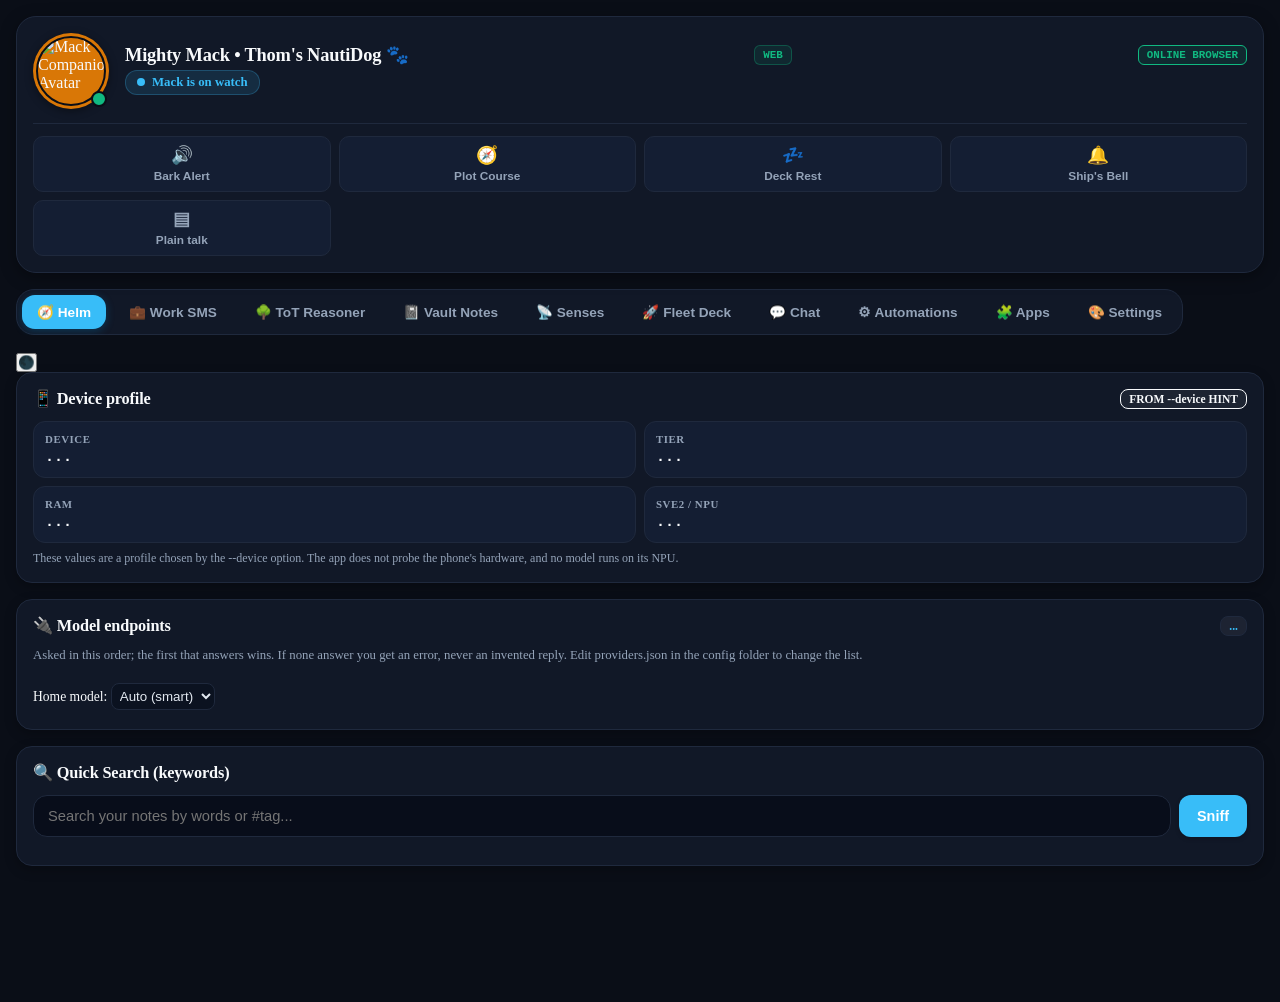
==== commit 496974ef: "Android bridge: refuse native calls that do not carry the access token (sandboxed .xdc frames) addJa" ====
--- a/crates/nautik9-app/src/index.html
+++ b/crates/nautik9-app/src/index.html
@@ -8,10 +8,8 @@
     <meta name="apple-mobile-web-app-status-bar-style" content="black-translucent">
     <meta name="mobile-web-app-capable" content="yes">
     <title>NautiK9 • Samsung Galaxy S25 Ultra Fleet Cockpit</title>
-    <link rel="preconnect" href="https://fonts.googleapis.com">
-    <link rel="preconnect" href="https://fonts.gstatic.com" crossorigin>
-    <link href="https://fonts.googleapis.com/css2?family=Outfit:wght@400;500;600;700;800;900&family=JetBrains+Mono:wght@400;500;600;700&display=swap" rel="stylesheet">
     <link rel="stylesheet" href="/static/notes-plus.css">
+    <link rel="stylesheet" href="/static/themes.css">
     <style>
         :root {
             --bg: #0a0e17;
@@ -31,7 +29,7 @@
             --rose: #f43f5e;
             --text-main: #f8fafc;
             --text-sub: #94a3b8;
-            --text-muted: #64748b;
+            --text-muted: #94a3b8; /* was #64748b: 3.1:1 on cards, under AA */
         }
 
         * {
@@ -39,7 +37,6 @@
             margin: 0;
             padding: 0;
             -webkit-tap-highlight-color: transparent;
-            font-family: 'Outfit', -apple-system, BlinkMacSystemFont, sans-serif;
         }
 
         body {
@@ -913,159 +910,40 @@
         .n9-app-row span { flex: 1; overflow: hidden; text-overflow: ellipsis; white-space: nowrap; }
         #n9AppFrame { width: 100%; height: 360px; border: 1px solid rgba(148,163,184,.3); border-radius: 8px; margin-top: 8px; background: #fff; display: none; }
 
-        html[data-theme="sail"] {
-            --bg: #041525;
-            --surface: #0c2c40;
-            --surface-card: #12384f;
-            --surface-elevated: #184861;
-            --border: #2a6d86;
-            --border-highlight: #e2b15a;
-            --accent: #3ec6e0;
-            --accent-soft: rgba(62, 198, 224, 0.16);
-            --marine: #1a6f8a;
-            --brass: #e2b15a;
-            --emerald: #3dbe8c;
-            --text-main: #f6f1e4;
-            --text-sub: #c5d5df;
-            --text-muted: #8eabbb;
-        }
-        html[data-theme="dead"] {
-            --bg: #16021c;
-            --surface: #2c0836;
-            --surface-card: #3d0d32;
-            --surface-elevated: #54144a;
-            --border: #ff4fa3;
-            --border-highlight: #ffe14a;
-            --accent: #ff4fa3;
-            --accent-soft: rgba(255, 79, 163, 0.18);
-            --marine: #7a3cff;
-            --brass: #ffe14a;
-            --emerald: #3dff9a;
-            --rose: #ff2d55;
-            --text-main: #fff6ea;
-            --text-sub: #f3c6e4;
-            --text-muted: #d39ab8;
-        }
-        html[data-theme="sail"] body {
-            background:
-                radial-gradient(circle at 80% 0%, rgba(255, 214, 120, 0.28), transparent 28%),
-                linear-gradient(#7ec8e3 0%, #0b3a5b 28%, #041525 28%);
-        }
-        html[data-theme="dead"] body {
-            background:
-                radial-gradient(circle at 12% 8%, #ff4fa3 0, transparent 22%),
-                radial-gradient(circle at 88% 12%, #7a3cff 0, transparent 26%),
-                radial-gradient(circle at 70% 80%, #3dff9a 0, transparent 18%),
-                radial-gradient(circle at 20% 70%, #ffe14a 0, transparent 16%),
-                #16021c;
-            background-size: 140% 140%;
-            animation: n9-dye 16s ease-in-out infinite alternate;
-        }
-        @keyframes n9-dye { from { background-position: 0% 0%; } to { background-position: 8% 12%; } }
-        .n9-hero-wrap { margin: -4px -4px 12px; border-radius: 16px; overflow: hidden; border: 2px solid var(--brass); }
-        .n9-hero { display: block; width: 100%; height: 108px; }
-        .n9-hero[hidden] { display: none; }
-        .n9-wave { animation: n9-swell 3.2s ease-in-out infinite; }
-        .n9-wave2 { animation-duration: 4.4s; animation-direction: reverse; }
-        @keyframes n9-swell { from { transform: translateX(0); } to { transform: translateX(-18px); } }
-        .n9-bob-boat { transform-origin: 110px 74px; animation: n9-heel 3.6s ease-in-out infinite; }
-        @keyframes n9-heel { 50% { transform: rotate(-2.5deg) translateY(-2px); } }
-        .n9-skull { transform-origin: 180px 58px; animation: n9-float 3.4s ease-in-out infinite; }
-        @keyframes n9-float { 50% { transform: translateY(-4px); } }
-        .n9-dance { transform-origin: 310px 70px; animation: n9-hop 0.7s ease-in-out infinite; }
-        @keyframes n9-hop { 50% { transform: translateY(-6px) rotate(6deg); } }
-        .action-pill.on { outline: 2px solid var(--brass); background: var(--accent-soft); }
-        html[data-theme="sail"] .card, html[data-theme="dead"] .card,
-        html[data-theme="sail"] .top-cockpit, html[data-theme="dead"] .top-cockpit {
-            background: color-mix(in srgb, var(--surface) 90%, transparent);
-        }
-        @media (prefers-reduced-motion: reduce) {
-            html[data-theme="dead"] body, .n9-wave, .n9-bob-boat, .n9-skull, .n9-dance { animation: none; }
-        }
     </style>
     <script>
+        // window.NautiK9Android: the app's native object (registered as NautiK9Native) wrapped so that every
+        // call carries the access token. Sandboxed .xdc frames get the raw object too but cannot read this
+        // page's localStorage, so the native side refuses their calls (see Bridge.java).
         (function () {
-            try {
-                var t = localStorage.getItem('nautik9_theme');
-                var p = localStorage.getItem('nautik9_plain') === '1';
-                document.documentElement.dataset.theme = t === 'dead' ? 'dead' : 'sail';
-                document.documentElement.dataset.voice = p ? 'plain' : 'character';
-            } catch (e) {
-                document.documentElement.dataset.theme = 'sail';
-                document.documentElement.dataset.voice = 'character';
-            }
+            var N = window.NautiK9Native;
+            if (!N) return;
+            function cap() { try { return localStorage.getItem('nautik9_token') || ''; } catch (e) { return window.__n9tok || ''; } }
+            var w = {};
+            ['vibrate', 'torch', 'torchState', 'battery', 'requestLocation', 'readInbox', 'openComposer',
+             'offlineModelStatus', 'ensureOfflineModel', 'stopOfflineModel', 'network', 'httpAsync', 'downloadOfflineModel'
+            ].forEach(function (n) {
+                if (typeof N[n] === 'function') w[n] = function () { return N[n].apply(N, [cap()].concat([].slice.call(arguments))); };
+            });
+            window.NautiK9Android = w;
+        })();
+    </script>
+    <script>
+        (function () { /* theme before first paint; themes.js builds the artwork */
+            var d = document.documentElement, t = 'dark', p = false;
+            try { t = localStorage.getItem('nautik9_theme') || 'dark'; p = localStorage.getItem('nautik9_plain') === '1'; } catch (e) {}
+            if (t === 'sail') t = 'lakes';
+            if (t !== 'lakes' && t !== 'dead') t = 'dark';
+            d.dataset.theme = t; d.dataset.voice = p ? 'plain' : 'character';
         })();
     </script>
 </head>
-<body>
+<body class="n9-body">
+    <div id="n9-scene" aria-hidden="true"></div>
 
     <!-- Top Cockpit Header -->
     <header class="top-cockpit">
-        <div class="n9-hero-wrap">
-            <svg class="n9-hero" id="heroSail" viewBox="0 0 360 108" role="img" aria-label="A sailing dog at the helm">
-                <defs>
-                    <linearGradient id="n9sky" x1="0" y1="0" x2="0" y2="1">
-                        <stop offset="0" stop-color="#b7e6f5"/>
-                        <stop offset="1" stop-color="#1a6f8a"/>
-                    </linearGradient>
-                </defs>
-                <rect width="360" height="108" fill="url(#n9sky)"/>
-                <circle cx="312" cy="26" r="14" fill="#ffe08a"/>
-                <g class="n9-bob-boat">
-                    <path d="M48 74 L168 74 L152 90 H64 Z" fill="#e2b15a"/>
-                    <path d="M104 74 L104 34 L152 66 Z" fill="#f7f3ea"/>
-                    <path d="M104 74 L104 42 L64 66 Z" fill="#f0e2c4"/>
-                    <circle cx="104" cy="52" r="9" fill="#c9844a"/>
-                    <ellipse cx="95" cy="48" rx="3.2" ry="6" fill="#8a5a32"/>
-                    <ellipse cx="113" cy="48" rx="3.2" ry="6" fill="#8a5a32"/>
-                    <path d="M94 46 L104 34 L114 46 Z" fill="#f7f3ea"/>
-                    <rect x="102" y="34" width="4" height="8" fill="#1a6f8a"/>
-                    <circle cx="101" cy="52" r="1.1" fill="#1a120c"/>
-                    <circle cx="107" cy="52" r="1.1" fill="#1a120c"/>
-                    <path d="M99 56 Q104 59 109 56" stroke="#1a120c" fill="none" stroke-width="1"/>
-                    <circle cx="188" cy="78" r="12" fill="none" stroke="#f6f1e4" stroke-width="3"/>
-                    <path d="M188 66 V90 M176 78 H200" stroke="#f6f1e4" stroke-width="2"/>
-                </g>
-                <path class="n9-wave" d="M-20 78 Q 20 64 60 78 T 140 78 T 220 78 T 300 78 T 380 78 V108 H-20 Z" fill="#0e5870"/>
-                <path class="n9-wave n9-wave2" d="M-20 90 Q 30 78 80 90 T 180 90 T 280 90 T 400 90 V108 H-20 Z" fill="#083246"/>
-            </svg>
-            <svg class="n9-hero" id="heroDead" viewBox="0 0 360 108" hidden role="img" aria-label="A rose-crowned skull and a dancing dog">
-                <rect width="360" height="108" fill="#2a0633"/>
-                <circle cx="40" cy="20" r="36" fill="#ff4fa3" opacity="0.85"/>
-                <circle cx="330" cy="16" r="42" fill="#7a3cff" opacity="0.8"/>
-                <circle cx="200" cy="100" r="40" fill="#3dff9a" opacity="0.55"/>
-                <circle cx="90" cy="96" r="28" fill="#ffe14a" opacity="0.7"/>
-                <g class="n9-skull">
-                    <circle cx="180" cy="48" r="26" fill="#fff6ea"/>
-                    <ellipse cx="170" cy="48" rx="7" ry="8" fill="#1a0614"/>
-                    <ellipse cx="190" cy="48" rx="7" ry="8" fill="#1a0614"/>
-                    <path d="M180 56 L176 64 L184 64 Z" fill="#1a0614"/>
-                    <path d="M166 70 H194" stroke="#1a0614" stroke-width="2"/>
-                    <path d="M170 74 H190 M172 78 H188" stroke="#1a0614" stroke-width="1.4"/>
-                    <g fill="#ff2d55">
-                        <circle cx="148" cy="36" r="7"/>
-                        <circle cx="140" cy="44" r="5"/>
-                        <circle cx="156" cy="46" r="5"/>
-                        <circle cx="212" cy="36" r="7"/>
-                        <circle cx="220" cy="44" r="5"/>
-                        <circle cx="204" cy="46" r="5"/>
-                    </g>
-                    <circle cx="148" cy="36" r="2" fill="#ffe14a"/>
-                    <circle cx="212" cy="36" r="2" fill="#ffe14a"/>
-                </g>
-                <g class="n9-dance" fill="#c9844a">
-                    <circle cx="308" cy="62" r="8"/>
-                    <ellipse cx="300" cy="58" rx="3" ry="5"/>
-                    <ellipse cx="316" cy="58" rx="3" ry="5"/>
-                    <rect x="304" y="70" width="8" height="12" rx="3" fill="#7a3cff"/>
-                    <path d="M300 78 L292 88 M316 78 L326 70" stroke="#fff6ea" stroke-width="2" fill="none"/>
-                    <path d="M300 56 Q308 50 316 56" fill="#ff4fa3"/>
-                </g>
-                <circle cx="28" cy="70" r="2" fill="#fff"/>
-                <circle cx="250" cy="22" r="1.6" fill="#fff"/>
-                <circle cx="70" cy="24" r="1.4" fill="#fff"/>
-            </svg>
-        </div>
+        <div id="n9-hero" hidden></div>
         <div class="cockpit-top-row">
             <div class="avatar-bezel" id="avatarBezel" onclick="triggerBark()" title="Tap Mack to Bark!">
                 <img src="" alt="Mack Companion Avatar" class="avatar-img">
@@ -1102,15 +980,7 @@
                 <span class="action-pill-icon">🔔</span>
                 <span>Ship's Bell</span>
             </button>
-            <button type="button" class="action-pill" id="themeSail" onclick="setLook('sail')">
-                <span class="action-pill-icon">⛵</span>
-                <span>Sailing dog</span>
-            </button>
-            <button type="button" class="action-pill" id="themeDead" onclick="setLook('dead')">
-                <span class="action-pill-icon">🌹</span>
-                <span>Deadhead</span>
-            </button>
-            <button type="button" class="action-pill" id="plainTalk" onclick="togglePlain()" aria-pressed="false">
+            <button type="button" class="action-pill" id="plainTalk" onclick="N9T.togglePlain()" aria-pressed="false">
                 <span class="action-pill-icon">▤</span>
                 <span>Plain talk</span>
             </button>
@@ -1128,8 +998,12 @@
             <button class="tab-btn" onclick="switchTab('fleet', this)">🚀 Fleet Deck</button>
             <button class="tab-btn" onclick="switchTab('lemonade', this)">💬 Chat</button>
             <button class="tab-btn" onclick="switchTab('auto', this)">&#9881; Automations</button>
+            <button class="tab-btn" onclick="switchTab('apps', this)">&#129513; Apps</button>
+            <button class="tab-btn" onclick="switchTab('settings', this)">&#127912; Settings</button>
         </nav>
     </div>
+
+    <button type="button" id="themeQuick" onclick="N9T.cycle()" aria-label="Change theme"><span>&#127761;</span></button>
 
     <!-- 1. Helm Pane -->
     <section id="pane-helm" class="section-pane active">
@@ -1307,6 +1181,19 @@
             </div>
             <div id="tagFilter" style="margin-bottom:8px;"></div>
             <div id="vaultNotesList" class="notes-list"></div>
+        </div>
+    
+        <div class="card" id="kgCard">
+            <div class="card-header"><span class="card-title">&#129504; Knowledge (facts, rules, reasoner)</span><button class="btn-primary" style="padding:4px 10px;font-size:0.75rem" onclick="kgLoad()">Refresh</button></div>
+            <p style="font-size:0.78rem;color:var(--text-sub);margin-bottom:6px">Facts like <code>works_at(alice, acme)</code>. A claim is <b>proven</b> (with its proof), <b>contradicted</b>, or <b>unknown</b>; unknown is never treated as false. Facts the model adds wait here until you confirm them.</p>
+            <div class="input-group"><input type="text" id="kgFact" placeholder="fact, e.g. on(a, b) or ~on(a, c)"><button class="btn-primary" onclick="kgDo('add',{fact:kgv('kgFact')})">Add</button></div>
+            <div class="input-group"><input type="text" id="kgClaim" placeholder="claim to check, e.g. above(a, c)"><button class="btn-primary" onclick="kgVerify()">Verify</button></div>
+            <pre id="kgOut" style="white-space:pre-wrap;font-size:0.78rem;margin:6px 0">Nothing yet.</pre>
+            <div id="kgFacts" style="font-size:0.82rem"></div>
+            <details style="margin-top:8px"><summary style="cursor:pointer;color:var(--accent)">Rules and constraints</summary>
+                <textarea id="kgRules" rows="6" style="width:100%;margin-top:6px" placeholder="above(X, Y) :- on(X, Y).&#10;functional works_at."></textarea>
+                <button class="btn-primary" style="margin-top:6px" onclick="kgSaveRules()">Save rules</button>
+            </details>
         </div>
     </section>
 
@@ -1408,16 +1295,6 @@
                 <input type="text" id="chatInput" placeholder="Ask Mack or query survey..." onkeydown="if(event.key==='Enter') doChat()">
                 <button class="btn-primary" onclick="doChat()">Send</button>
             </div>
-        </div>
-        <div class="card" id="n9AppsCard">
-            <div class="card-header">
-                <span class="card-title">🧩 Mini apps (.xdc, offline, sandboxed, no network)</span>
-                <label class="btn-primary" style="padding:4px 10px;font-size:0.75rem;cursor:pointer">Add .xdc
-                    <input type="file" accept=".xdc,application/zip" style="display:none" onchange="n9UploadXdc(this)">
-                </label>
-            </div>
-            <div id="n9AppList" style="font-size:0.85rem;color:var(--text-sub)">Loading...</div>
-            <iframe id="n9AppFrame" sandbox="allow-scripts allow-same-origin" title="Mini app"></iframe>
         </div>
     </section>
 
@@ -1455,6 +1332,51 @@
         <div class="card"><div class="card-header"><span class="card-title">Result</span></div><pre id="auOut">Nothing yet.</pre></div>
     </section>
 
+    <!-- Apps: built-in web apps (Wayfinder) and sandboxed .xdc mini apps -->
+    <section id="pane-apps" class="section-pane">
+        <div class="card" id="n9BuiltinApps">
+            <div class="card-header"><span class="card-title">&#129513; Apps</span></div>
+            <p style="font-size:0.8rem;color:var(--text-sub);margin-bottom:8px">Web apps that run inside NautiK9. Built-in apps are first-party and share this page's access; .xdc mini apps below are sandboxed with no network.</p>
+            <div id="n9BuiltinList" style="font-size:0.85rem;color:var(--text-sub)">Loading...</div>
+            <div id="n9WfNote" style="font-size:0.78rem;color:var(--text-sub);margin-top:6px"></div>
+            <iframe id="n9WfFrame" title="Wayfinder" sandbox="allow-scripts allow-same-origin allow-forms allow-modals" style="display:none;width:100%;height:70vh;min-height:420px;border:2px solid var(--border);border-radius:12px;margin-top:8px;background:#fff"></iframe>
+        </div>
+        <div class="card" id="n9AppsCard">
+            <div class="card-header">
+                <span class="card-title">🧩 Mini apps (.xdc, offline, sandboxed, no network)</span>
+                <label class="btn-primary" style="padding:4px 10px;font-size:0.75rem;cursor:pointer">Add .xdc
+                    <input type="file" accept=".xdc,application/zip" style="display:none" onchange="n9UploadXdc(this)">
+                </label>
+            </div>
+            <div id="n9AppList" style="font-size:0.85rem;color:var(--text-sub)">Loading...</div>
+            <iframe id="n9AppFrame" sandbox="allow-scripts allow-same-origin" title="Mini app"></iframe>
+        </div>
+    </section>
+
+    <!-- Settings: themes, voice, motion -->
+    <section id="pane-settings" class="section-pane">
+        <div class="card">
+            <div class="card-header"><span class="card-title">&#127912; Theme</span></div>
+            <div class="theme-grid" role="group" aria-label="Theme">
+                <button type="button" class="theme-card" data-theme-card="dark" onclick="N9T.set('dark')" aria-pressed="false"><span class="swatch sw-dark"></span><span class="tname">Cockpit dark</span><span class="tdesc">The original NautiK9 look: plain, dark, quick on a small screen.</span></button>
+                <button type="button" class="theme-card" data-theme-card="lakes" onclick="N9T.set('lakes')" aria-pressed="false"><span class="swatch sw-lakes"></span><span class="tname">Great Lakes</span><span class="tdesc">Mack the space-age sailor dog above a wreck, sonar sweeping, light shafts in deep water.</span></button>
+                <button type="button" class="theme-card" data-theme-card="dead" onclick="N9T.set('dead')" aria-pressed="false"><span class="swatch sw-dead"></span><span class="tname">Deadhead</span><span class="tdesc">Tie-dye spirals, roses, a lightning bolt, a terrapin and dancing bears. Original art.</span></button>
+            </div>
+            <p style="font-size:0.78rem;color:var(--text-sub)">Saved on this device and in the server's <code>ui.json</code>. The round button at the bottom right switches themes from any tab.</p>
+            <div class="n9-set-row">
+                <label for="motionSel">Motion</label>
+                <select id="motionSel" onchange="N9T.setMotion(this.value)"><option value="auto">Follow the phone (respects reduce motion)</option><option value="off">Always still</option></select>
+            </div>
+            <div class="n9-set-row">
+                <span>Chat voice:</span>
+                <button type="button" class="btn-primary" style="padding:4px 12px;font-size:0.8rem" onclick="N9T.togglePlain()" id="plainTalk2">Toggle plain talk</button>
+                <span id="voiceState"></span>
+            </div>
+            <p style="font-size:0.78rem;color:var(--text-sub)">Plain talk makes replies short business prose; the pictures stay. The theme only changes the tone of a reply (sailing words on Great Lakes, a warm deadhead on Deadhead), never the facts or tools.</p>
+        </div>
+    </section>
+
+    <script src="/static/themes.js"></script>
     <script>
         // ---- Access token: kept in this browser after the first visit ----
         const TOKEN_KEY = 'nautik9_token';
@@ -1718,10 +1640,11 @@
             const targetPane = document.getElementById('pane-' + tabId);
             if (targetPane) targetPane.classList.add('active');
             if (tabId === 'sms') loadSmsInbox();
-            if (tabId === 'vault') loadNotes();
+            if (tabId === 'vault') { loadNotes(); if (window.kgLoad) kgLoad(); }
             if (tabId === 'senses') initSensors();
             if (tabId === 'fleet') loadFleetTelemetry();
             if (tabId === 'auto') loadAuto();
+            if (tabId === 'apps' && window.n9AppsOpen) n9AppsOpen();
         }
 
         function selectTier(card, tierName, engine) {
@@ -2508,48 +2431,13 @@
 
         function chatVoice() {
             return {
-                theme: document.documentElement.dataset.theme === 'dead' ? 'dead' : 'sail',
+                theme: window.N9T && N9T.current() === 'dead' ? 'dead' : 'sail',
                 plain: document.documentElement.dataset.voice === 'plain'
             };
         }
-        function paintLook() {
-            const dead = document.documentElement.dataset.theme === 'dead';
-            const plain = document.documentElement.dataset.voice === 'plain';
-            const sailBtn = document.getElementById('themeSail');
-            const deadBtn = document.getElementById('themeDead');
-            const plainBtn = document.getElementById('plainTalk');
-            if (sailBtn) sailBtn.classList.toggle('on', !dead);
-            if (deadBtn) deadBtn.classList.toggle('on', dead);
-            if (plainBtn) {
-                plainBtn.classList.toggle('on', plain);
-                plainBtn.setAttribute('aria-pressed', plain ? 'true' : 'false');
-                const label = plainBtn.querySelector('span:last-child');
-                if (label) label.innerText = plain ? 'Plain talk on' : 'Plain talk';
-            }
-            const heroS = document.getElementById('heroSail');
-            const heroD = document.getElementById('heroDead');
-            if (heroS) heroS.hidden = dead;
-            if (heroD) heroD.hidden = !dead;
-            const meta = document.querySelector('meta[name="theme-color"]');
-            if (meta) meta.setAttribute('content', dead ? '#2a0638' : '#041525');
-            const input = document.getElementById('chatInput');
-            if (input && document.activeElement !== input) {
-                input.placeholder = plain ? 'Business note...' : (dead ? 'Ask the rail...' : 'Ask Mack on the helm...');
-            }
-        }
-        function setLook(theme) {
-            document.documentElement.dataset.theme = theme === 'dead' ? 'dead' : 'sail';
-            try { localStorage.setItem('nautik9_theme', document.documentElement.dataset.theme); } catch (e) {}
-            paintLook();
-        }
-        function togglePlain() {
-            const on = document.documentElement.dataset.voice !== 'plain';
-            document.documentElement.dataset.voice = on ? 'plain' : 'character';
-            try { localStorage.setItem('nautik9_plain', on ? '1' : '0'); } catch (e) {}
-            paintLook();
-        }
+        function paintLook() { if (window.N9T) N9T.set(N9T.current()); }
         // Auto initialization
-        paintLook();
+        if (window.N9T) N9T.sync();
         readNet();
         initSensors();
         loadDeviceAndProviders();
@@ -2674,6 +2562,70 @@
             n9LoadApps();
         }
         n9LoadApps();
+
+        // ---- Knowledge graph UI (API: /api/agent/knowledge) ----
+        function kgv(id) { return document.getElementById(id).value.trim(); }
+        async function kgDo(action, extra) {
+            const r = await fetch('/api/agent/knowledge', { method: 'POST', headers: { 'Content-Type': 'application/json' }, body: JSON.stringify(Object.assign({ action }, extra || {})) });
+            const j = await r.json().catch(() => ({}));
+            document.getElementById('kgOut').innerText = r.ok ? JSON.stringify(j, null, 1) : 'Refused: ' + (j.error || r.status);
+            if (r.ok) kgLoad(true);
+            return j;
+        }
+        async function kgVerify() {
+            const j = await kgDo('verify', { claim: kgv('kgClaim') });
+            if (j && j.verdict) {
+                const mark = { proven: '\u2713 proven', contradicted: '\u2717 contradicted', unknown: '? unknown' }[j.verdict];
+                document.getElementById('kgOut').innerText = mark + ': ' + j.claim + '\n' + (j.proof ? j.proof.join('\n') : (j.reason || j.note || '')) + (j.rests_on_unconfirmed ? '\n(rests on facts you have not confirmed)' : '');
+            }
+        }
+        async function kgLoad(keepOut) {
+            const box = document.getElementById('kgFacts');
+            try {
+                const r = await fetch('/api/agent/knowledge'); const j = await r.json();
+                if (!r.ok) { box.innerText = 'Knowledge unavailable: ' + (j.error || r.status); return; }
+                box.innerHTML = (j.pending_confirmation ? '<div style="color:var(--brass)">' + esc(j.pending_confirmation) + ' proposed fact(s) wait for you. <button class="btn-mini" onclick="kgDo(\'confirm_all\')">Confirm all</button></div>' : '') +
+                    (j.contradictions && j.contradictions.length ? '<div style="color:var(--rose)">' + j.contradictions.length + ' contradiction(s): ' + esc(j.contradictions.map(c => c.facts.join(' vs ')).join('; ')) + '</div>' : '') +
+                    (j.facts.length ? '' : 'No facts yet.');
+                j.facts.forEach(f => {
+                    const row = document.createElement('div'); row.className = 'n9-app-row';
+                    row.innerHTML = '<span>' + esc(f.fact) + ' <small>(' + esc(f.status) + ', ' + esc(f.by) + ')</small></span>';
+                    if (f.status !== 'confirmed') { const c = document.createElement('button'); c.className = 'btn-mini'; c.innerText = 'Confirm'; c.onclick = () => kgDo('confirm', { fact: f.fact }); row.appendChild(c); }
+                    if (f.status !== 'rejected') { const x = document.createElement('button'); x.className = 'btn-mini'; x.innerText = 'Reject'; x.onclick = () => kgDo('reject', { fact: f.fact }); row.appendChild(x); }
+                    box.appendChild(row);
+                });
+                const rr = await fetch('/api/agent/knowledge/rules'); const rj = await rr.json();
+                if (rr.ok && document.activeElement !== document.getElementById('kgRules')) document.getElementById('kgRules').value = rj.rules || '';
+            } catch (e) { box.innerText = 'Knowledge unavailable: ' + e; }
+        }
+        async function kgSaveRules() {
+            const r = await fetch('/api/agent/knowledge/rules', { method: 'PUT', headers: { 'Content-Type': 'application/json' }, body: JSON.stringify({ rules: document.getElementById('kgRules').value }) });
+            const j = await r.json().catch(() => ({}));
+            document.getElementById('kgOut').innerText = r.ok ? 'Rules saved.' : 'Not saved: ' + (j.error || r.status);
+        }
+
+        // ---- Apps tab: built-in apps ----
+        async function n9AppsOpen() {
+            const box = document.getElementById('n9BuiltinList');
+            try {
+                const res = await fetch('/api/apps');
+                const apps = await res.json();
+                box.innerHTML = '';
+                apps.forEach(a => {
+                    const row = document.createElement('div'); row.className = 'n9-app-row';
+                    row.innerHTML = '<span><b>' + esc(a.name) + '</b> <small>(built in)</small><br><small>' + esc(a.summary) + '</small></span>';
+                    const open = document.createElement('button'); open.className = 'btn-primary'; open.style.cssText = 'padding:4px 12px;font-size:0.8rem'; open.innerText = 'Open';
+                    open.onclick = () => n9OpenBuiltin(a);
+                    row.appendChild(open); box.appendChild(row);
+                });
+            } catch (e) { box.innerText = 'Apps unavailable: ' + e; }
+        }
+        function n9OpenBuiltin(a) {
+            const f = document.getElementById('n9WfFrame');
+            f.src = a.url; f.style.display = 'block';
+            document.getElementById('n9WfNote').innerHTML = '<b>Works here:</b> ' + esc(a.works.join(', ')) + '. <b>Not available here:</b> ' + esc(a.not_available) + ' Its layout is made for a desktop window: on a phone, turn the phone sideways or <a href="' + esc(a.url) + '" target="_blank" rel="noopener" style="color:var(--accent)">open it as a full page</a>.';
+            f.scrollIntoView({ behavior: 'smooth', block: 'start' });
+        }
     </script>
 </body>
 </html>
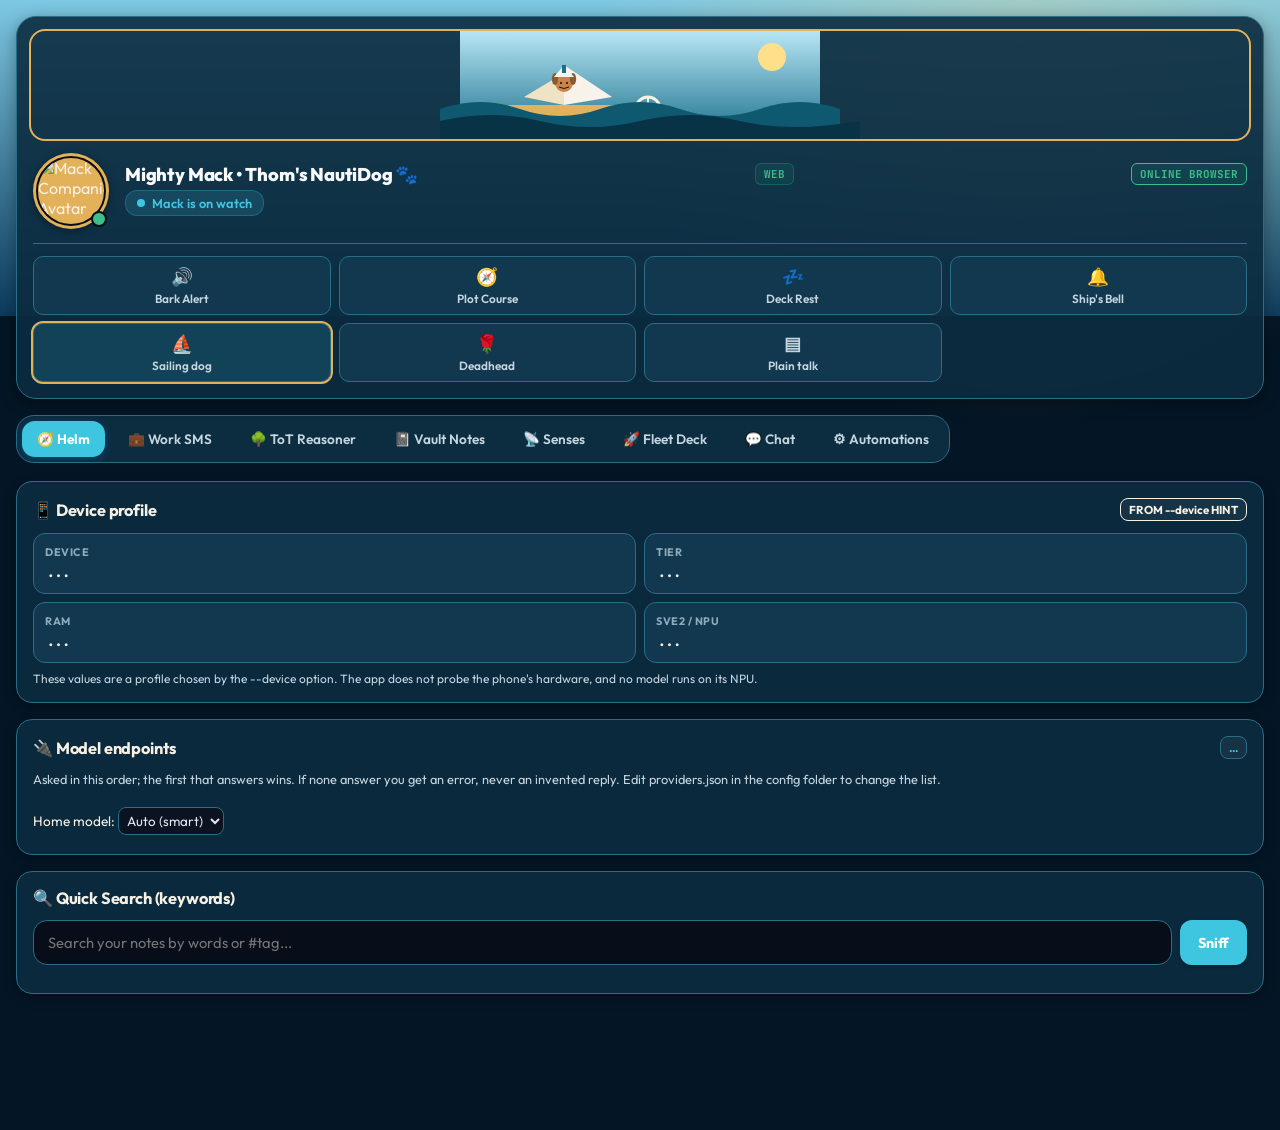
==== commit 155af244: "Merge b37e4e5ca4198c0e65a81f35362e410dff9522df into 99794e3ec788af84b0bc7cd16c1192e960b4188f" ====
--- a/crates/nautik9-app/src/index.html
+++ b/crates/nautik9-app/src/index.html
@@ -8,8 +8,10 @@
     <meta name="apple-mobile-web-app-status-bar-style" content="black-translucent">
     <meta name="mobile-web-app-capable" content="yes">
     <title>NautiK9 • Samsung Galaxy S25 Ultra Fleet Cockpit</title>
+    <link rel="preconnect" href="https://fonts.googleapis.com">
+    <link rel="preconnect" href="https://fonts.gstatic.com" crossorigin>
+    <link href="https://fonts.googleapis.com/css2?family=Outfit:wght@400;500;600;700;800;900&family=JetBrains+Mono:wght@400;500;600;700&display=swap" rel="stylesheet">
     <link rel="stylesheet" href="/static/notes-plus.css">
-    <link rel="stylesheet" href="/static/themes.css">
     <style>
         :root {
             --bg: #0a0e17;
@@ -29,7 +31,7 @@
             --rose: #f43f5e;
             --text-main: #f8fafc;
             --text-sub: #94a3b8;
-            --text-muted: #94a3b8; /* was #64748b: 3.1:1 on cards, under AA */
+            --text-muted: #64748b;
         }
 
         * {
@@ -37,6 +39,7 @@
             margin: 0;
             padding: 0;
             -webkit-tap-highlight-color: transparent;
+            font-family: 'Outfit', -apple-system, BlinkMacSystemFont, sans-serif;
         }
 
         body {
@@ -910,40 +913,159 @@
         .n9-app-row span { flex: 1; overflow: hidden; text-overflow: ellipsis; white-space: nowrap; }
         #n9AppFrame { width: 100%; height: 360px; border: 1px solid rgba(148,163,184,.3); border-radius: 8px; margin-top: 8px; background: #fff; display: none; }
 
+        html[data-theme="sail"] {
+            --bg: #041525;
+            --surface: #0c2c40;
+            --surface-card: #12384f;
+            --surface-elevated: #184861;
+            --border: #2a6d86;
+            --border-highlight: #e2b15a;
+            --accent: #3ec6e0;
+            --accent-soft: rgba(62, 198, 224, 0.16);
+            --marine: #1a6f8a;
+            --brass: #e2b15a;
+            --emerald: #3dbe8c;
+            --text-main: #f6f1e4;
+            --text-sub: #c5d5df;
+            --text-muted: #8eabbb;
+        }
+        html[data-theme="dead"] {
+            --bg: #16021c;
+            --surface: #2c0836;
+            --surface-card: #3d0d32;
+            --surface-elevated: #54144a;
+            --border: #ff4fa3;
+            --border-highlight: #ffe14a;
+            --accent: #ff4fa3;
+            --accent-soft: rgba(255, 79, 163, 0.18);
+            --marine: #7a3cff;
+            --brass: #ffe14a;
+            --emerald: #3dff9a;
+            --rose: #ff2d55;
+            --text-main: #fff6ea;
+            --text-sub: #f3c6e4;
+            --text-muted: #d39ab8;
+        }
+        html[data-theme="sail"] body {
+            background:
+                radial-gradient(circle at 80% 0%, rgba(255, 214, 120, 0.28), transparent 28%),
+                linear-gradient(#7ec8e3 0%, #0b3a5b 28%, #041525 28%);
+        }
+        html[data-theme="dead"] body {
+            background:
+                radial-gradient(circle at 12% 8%, #ff4fa3 0, transparent 22%),
+                radial-gradient(circle at 88% 12%, #7a3cff 0, transparent 26%),
+                radial-gradient(circle at 70% 80%, #3dff9a 0, transparent 18%),
+                radial-gradient(circle at 20% 70%, #ffe14a 0, transparent 16%),
+                #16021c;
+            background-size: 140% 140%;
+            animation: n9-dye 16s ease-in-out infinite alternate;
+        }
+        @keyframes n9-dye { from { background-position: 0% 0%; } to { background-position: 8% 12%; } }
+        .n9-hero-wrap { margin: -4px -4px 12px; border-radius: 16px; overflow: hidden; border: 2px solid var(--brass); }
+        .n9-hero { display: block; width: 100%; height: 108px; }
+        .n9-hero[hidden] { display: none; }
+        .n9-wave { animation: n9-swell 3.2s ease-in-out infinite; }
+        .n9-wave2 { animation-duration: 4.4s; animation-direction: reverse; }
+        @keyframes n9-swell { from { transform: translateX(0); } to { transform: translateX(-18px); } }
+        .n9-bob-boat { transform-origin: 110px 74px; animation: n9-heel 3.6s ease-in-out infinite; }
+        @keyframes n9-heel { 50% { transform: rotate(-2.5deg) translateY(-2px); } }
+        .n9-skull { transform-origin: 180px 58px; animation: n9-float 3.4s ease-in-out infinite; }
+        @keyframes n9-float { 50% { transform: translateY(-4px); } }
+        .n9-dance { transform-origin: 310px 70px; animation: n9-hop 0.7s ease-in-out infinite; }
+        @keyframes n9-hop { 50% { transform: translateY(-6px) rotate(6deg); } }
+        .action-pill.on { outline: 2px solid var(--brass); background: var(--accent-soft); }
+        html[data-theme="sail"] .card, html[data-theme="dead"] .card,
+        html[data-theme="sail"] .top-cockpit, html[data-theme="dead"] .top-cockpit {
+            background: color-mix(in srgb, var(--surface) 90%, transparent);
+        }
+        @media (prefers-reduced-motion: reduce) {
+            html[data-theme="dead"] body, .n9-wave, .n9-bob-boat, .n9-skull, .n9-dance { animation: none; }
+        }
     </style>
     <script>
-        // window.NautiK9Android: the app's native object (registered as NautiK9Native) wrapped so that every
-        // call carries the access token. Sandboxed .xdc frames get the raw object too but cannot read this
-        // page's localStorage, so the native side refuses their calls (see Bridge.java).
         (function () {
-            var N = window.NautiK9Native;
-            if (!N) return;
-            function cap() { try { return localStorage.getItem('nautik9_token') || ''; } catch (e) { return window.__n9tok || ''; } }
-            var w = {};
-            ['vibrate', 'torch', 'torchState', 'battery', 'requestLocation', 'readInbox', 'openComposer',
-             'offlineModelStatus', 'ensureOfflineModel', 'stopOfflineModel', 'network', 'httpAsync', 'downloadOfflineModel'
-            ].forEach(function (n) {
-                if (typeof N[n] === 'function') w[n] = function () { return N[n].apply(N, [cap()].concat([].slice.call(arguments))); };
-            });
-            window.NautiK9Android = w;
-        })();
-    </script>
-    <script>
-        (function () { /* theme before first paint; themes.js builds the artwork */
-            var d = document.documentElement, t = 'dark', p = false;
-            try { t = localStorage.getItem('nautik9_theme') || 'dark'; p = localStorage.getItem('nautik9_plain') === '1'; } catch (e) {}
-            if (t === 'sail') t = 'lakes';
-            if (t !== 'lakes' && t !== 'dead') t = 'dark';
-            d.dataset.theme = t; d.dataset.voice = p ? 'plain' : 'character';
+            try {
+                var t = localStorage.getItem('nautik9_theme');
+                var p = localStorage.getItem('nautik9_plain') === '1';
+                document.documentElement.dataset.theme = t === 'dead' ? 'dead' : 'sail';
+                document.documentElement.dataset.voice = p ? 'plain' : 'character';
+            } catch (e) {
+                document.documentElement.dataset.theme = 'sail';
+                document.documentElement.dataset.voice = 'character';
+            }
         })();
     </script>
 </head>
-<body class="n9-body">
-    <div id="n9-scene" aria-hidden="true"></div>
+<body>
 
     <!-- Top Cockpit Header -->
     <header class="top-cockpit">
-        <div id="n9-hero" hidden></div>
+        <div class="n9-hero-wrap">
+            <svg class="n9-hero" id="heroSail" viewBox="0 0 360 108" role="img" aria-label="A sailing dog at the helm">
+                <defs>
+                    <linearGradient id="n9sky" x1="0" y1="0" x2="0" y2="1">
+                        <stop offset="0" stop-color="#b7e6f5"/>
+                        <stop offset="1" stop-color="#1a6f8a"/>
+                    </linearGradient>
+                </defs>
+                <rect width="360" height="108" fill="url(#n9sky)"/>
+                <circle cx="312" cy="26" r="14" fill="#ffe08a"/>
+                <g class="n9-bob-boat">
+                    <path d="M48 74 L168 74 L152 90 H64 Z" fill="#e2b15a"/>
+                    <path d="M104 74 L104 34 L152 66 Z" fill="#f7f3ea"/>
+                    <path d="M104 74 L104 42 L64 66 Z" fill="#f0e2c4"/>
+                    <circle cx="104" cy="52" r="9" fill="#c9844a"/>
+                    <ellipse cx="95" cy="48" rx="3.2" ry="6" fill="#8a5a32"/>
+                    <ellipse cx="113" cy="48" rx="3.2" ry="6" fill="#8a5a32"/>
+                    <path d="M94 46 L104 34 L114 46 Z" fill="#f7f3ea"/>
+                    <rect x="102" y="34" width="4" height="8" fill="#1a6f8a"/>
+                    <circle cx="101" cy="52" r="1.1" fill="#1a120c"/>
+                    <circle cx="107" cy="52" r="1.1" fill="#1a120c"/>
+                    <path d="M99 56 Q104 59 109 56" stroke="#1a120c" fill="none" stroke-width="1"/>
+                    <circle cx="188" cy="78" r="12" fill="none" stroke="#f6f1e4" stroke-width="3"/>
+                    <path d="M188 66 V90 M176 78 H200" stroke="#f6f1e4" stroke-width="2"/>
+                </g>
+                <path class="n9-wave" d="M-20 78 Q 20 64 60 78 T 140 78 T 220 78 T 300 78 T 380 78 V108 H-20 Z" fill="#0e5870"/>
+                <path class="n9-wave n9-wave2" d="M-20 90 Q 30 78 80 90 T 180 90 T 280 90 T 400 90 V108 H-20 Z" fill="#083246"/>
+            </svg>
+            <svg class="n9-hero" id="heroDead" viewBox="0 0 360 108" hidden role="img" aria-label="A rose-crowned skull and a dancing dog">
+                <rect width="360" height="108" fill="#2a0633"/>
+                <circle cx="40" cy="20" r="36" fill="#ff4fa3" opacity="0.85"/>
+                <circle cx="330" cy="16" r="42" fill="#7a3cff" opacity="0.8"/>
+                <circle cx="200" cy="100" r="40" fill="#3dff9a" opacity="0.55"/>
+                <circle cx="90" cy="96" r="28" fill="#ffe14a" opacity="0.7"/>
+                <g class="n9-skull">
+                    <circle cx="180" cy="48" r="26" fill="#fff6ea"/>
+                    <ellipse cx="170" cy="48" rx="7" ry="8" fill="#1a0614"/>
+                    <ellipse cx="190" cy="48" rx="7" ry="8" fill="#1a0614"/>
+                    <path d="M180 56 L176 64 L184 64 Z" fill="#1a0614"/>
+                    <path d="M166 70 H194" stroke="#1a0614" stroke-width="2"/>
+                    <path d="M170 74 H190 M172 78 H188" stroke="#1a0614" stroke-width="1.4"/>
+                    <g fill="#ff2d55">
+                        <circle cx="148" cy="36" r="7"/>
+                        <circle cx="140" cy="44" r="5"/>
+                        <circle cx="156" cy="46" r="5"/>
+                        <circle cx="212" cy="36" r="7"/>
+                        <circle cx="220" cy="44" r="5"/>
+                        <circle cx="204" cy="46" r="5"/>
+                    </g>
+                    <circle cx="148" cy="36" r="2" fill="#ffe14a"/>
+                    <circle cx="212" cy="36" r="2" fill="#ffe14a"/>
+                </g>
+                <g class="n9-dance" fill="#c9844a">
+                    <circle cx="308" cy="62" r="8"/>
+                    <ellipse cx="300" cy="58" rx="3" ry="5"/>
+                    <ellipse cx="316" cy="58" rx="3" ry="5"/>
+                    <rect x="304" y="70" width="8" height="12" rx="3" fill="#7a3cff"/>
+                    <path d="M300 78 L292 88 M316 78 L326 70" stroke="#fff6ea" stroke-width="2" fill="none"/>
+                    <path d="M300 56 Q308 50 316 56" fill="#ff4fa3"/>
+                </g>
+                <circle cx="28" cy="70" r="2" fill="#fff"/>
+                <circle cx="250" cy="22" r="1.6" fill="#fff"/>
+                <circle cx="70" cy="24" r="1.4" fill="#fff"/>
+            </svg>
+        </div>
         <div class="cockpit-top-row">
             <div class="avatar-bezel" id="avatarBezel" onclick="triggerBark()" title="Tap Mack to Bark!">
                 <img src="" alt="Mack Companion Avatar" class="avatar-img">
@@ -980,7 +1102,15 @@
                 <span class="action-pill-icon">🔔</span>
                 <span>Ship's Bell</span>
             </button>
-            <button type="button" class="action-pill" id="plainTalk" onclick="N9T.togglePlain()" aria-pressed="false">
+            <button type="button" class="action-pill" id="themeSail" onclick="setLook('sail')">
+                <span class="action-pill-icon">⛵</span>
+                <span>Sailing dog</span>
+            </button>
+            <button type="button" class="action-pill" id="themeDead" onclick="setLook('dead')">
+                <span class="action-pill-icon">🌹</span>
+                <span>Deadhead</span>
+            </button>
+            <button type="button" class="action-pill" id="plainTalk" onclick="togglePlain()" aria-pressed="false">
                 <span class="action-pill-icon">▤</span>
                 <span>Plain talk</span>
             </button>
@@ -998,12 +1128,8 @@
             <button class="tab-btn" onclick="switchTab('fleet', this)">🚀 Fleet Deck</button>
             <button class="tab-btn" onclick="switchTab('lemonade', this)">💬 Chat</button>
             <button class="tab-btn" onclick="switchTab('auto', this)">&#9881; Automations</button>
-            <button class="tab-btn" onclick="switchTab('apps', this)">&#129513; Apps</button>
-            <button class="tab-btn" onclick="switchTab('settings', this)">&#127912; Settings</button>
         </nav>
     </div>
-
-    <button type="button" id="themeQuick" onclick="N9T.cycle()" aria-label="Change theme"><span>&#127761;</span></button>
 
     <!-- 1. Helm Pane -->
     <section id="pane-helm" class="section-pane active">
@@ -1181,19 +1307,6 @@
             </div>
             <div id="tagFilter" style="margin-bottom:8px;"></div>
             <div id="vaultNotesList" class="notes-list"></div>
-        </div>
-    
-        <div class="card" id="kgCard">
-            <div class="card-header"><span class="card-title">&#129504; Knowledge (facts, rules, reasoner)</span><button class="btn-primary" style="padding:4px 10px;font-size:0.75rem" onclick="kgLoad()">Refresh</button></div>
-            <p style="font-size:0.78rem;color:var(--text-sub);margin-bottom:6px">Facts like <code>works_at(alice, acme)</code>. A claim is <b>proven</b> (with its proof), <b>contradicted</b>, or <b>unknown</b>; unknown is never treated as false. Facts the model adds wait here until you confirm them.</p>
-            <div class="input-group"><input type="text" id="kgFact" placeholder="fact, e.g. on(a, b) or ~on(a, c)"><button class="btn-primary" onclick="kgDo('add',{fact:kgv('kgFact')})">Add</button></div>
-            <div class="input-group"><input type="text" id="kgClaim" placeholder="claim to check, e.g. above(a, c)"><button class="btn-primary" onclick="kgVerify()">Verify</button></div>
-            <pre id="kgOut" style="white-space:pre-wrap;font-size:0.78rem;margin:6px 0">Nothing yet.</pre>
-            <div id="kgFacts" style="font-size:0.82rem"></div>
-            <details style="margin-top:8px"><summary style="cursor:pointer;color:var(--accent)">Rules and constraints</summary>
-                <textarea id="kgRules" rows="6" style="width:100%;margin-top:6px" placeholder="above(X, Y) :- on(X, Y).&#10;functional works_at."></textarea>
-                <button class="btn-primary" style="margin-top:6px" onclick="kgSaveRules()">Save rules</button>
-            </details>
         </div>
     </section>
 
@@ -1295,6 +1408,16 @@
                 <input type="text" id="chatInput" placeholder="Ask Mack or query survey..." onkeydown="if(event.key==='Enter') doChat()">
                 <button class="btn-primary" onclick="doChat()">Send</button>
             </div>
+        </div>
+        <div class="card" id="n9AppsCard">
+            <div class="card-header">
+                <span class="card-title">🧩 Mini apps (.xdc, offline, sandboxed, no network)</span>
+                <label class="btn-primary" style="padding:4px 10px;font-size:0.75rem;cursor:pointer">Add .xdc
+                    <input type="file" accept=".xdc,application/zip" style="display:none" onchange="n9UploadXdc(this)">
+                </label>
+            </div>
+            <div id="n9AppList" style="font-size:0.85rem;color:var(--text-sub)">Loading...</div>
+            <iframe id="n9AppFrame" sandbox="allow-scripts allow-same-origin" title="Mini app"></iframe>
         </div>
     </section>
 
@@ -1332,51 +1455,6 @@
         <div class="card"><div class="card-header"><span class="card-title">Result</span></div><pre id="auOut">Nothing yet.</pre></div>
     </section>
 
-    <!-- Apps: built-in web apps (Wayfinder) and sandboxed .xdc mini apps -->
-    <section id="pane-apps" class="section-pane">
-        <div class="card" id="n9BuiltinApps">
-            <div class="card-header"><span class="card-title">&#129513; Apps</span></div>
-            <p style="font-size:0.8rem;color:var(--text-sub);margin-bottom:8px">Web apps that run inside NautiK9. Built-in apps are first-party and share this page's access; .xdc mini apps below are sandboxed with no network.</p>
-            <div id="n9BuiltinList" style="font-size:0.85rem;color:var(--text-sub)">Loading...</div>
-            <div id="n9WfNote" style="font-size:0.78rem;color:var(--text-sub);margin-top:6px"></div>
-            <iframe id="n9WfFrame" title="Wayfinder" sandbox="allow-scripts allow-same-origin allow-forms allow-modals" style="display:none;width:100%;height:70vh;min-height:420px;border:2px solid var(--border);border-radius:12px;margin-top:8px;background:#fff"></iframe>
-        </div>
-        <div class="card" id="n9AppsCard">
-            <div class="card-header">
-                <span class="card-title">🧩 Mini apps (.xdc, offline, sandboxed, no network)</span>
-                <label class="btn-primary" style="padding:4px 10px;font-size:0.75rem;cursor:pointer">Add .xdc
-                    <input type="file" accept=".xdc,application/zip" style="display:none" onchange="n9UploadXdc(this)">
-                </label>
-            </div>
-            <div id="n9AppList" style="font-size:0.85rem;color:var(--text-sub)">Loading...</div>
-            <iframe id="n9AppFrame" sandbox="allow-scripts allow-same-origin" title="Mini app"></iframe>
-        </div>
-    </section>
-
-    <!-- Settings: themes, voice, motion -->
-    <section id="pane-settings" class="section-pane">
-        <div class="card">
-            <div class="card-header"><span class="card-title">&#127912; Theme</span></div>
-            <div class="theme-grid" role="group" aria-label="Theme">
-                <button type="button" class="theme-card" data-theme-card="dark" onclick="N9T.set('dark')" aria-pressed="false"><span class="swatch sw-dark"></span><span class="tname">Cockpit dark</span><span class="tdesc">The original NautiK9 look: plain, dark, quick on a small screen.</span></button>
-                <button type="button" class="theme-card" data-theme-card="lakes" onclick="N9T.set('lakes')" aria-pressed="false"><span class="swatch sw-lakes"></span><span class="tname">Great Lakes</span><span class="tdesc">Mack the space-age sailor dog above a wreck, sonar sweeping, light shafts in deep water.</span></button>
-                <button type="button" class="theme-card" data-theme-card="dead" onclick="N9T.set('dead')" aria-pressed="false"><span class="swatch sw-dead"></span><span class="tname">Deadhead</span><span class="tdesc">Tie-dye spirals, roses, a lightning bolt, a terrapin and dancing bears. Original art.</span></button>
-            </div>
-            <p style="font-size:0.78rem;color:var(--text-sub)">Saved on this device and in the server's <code>ui.json</code>. The round button at the bottom right switches themes from any tab.</p>
-            <div class="n9-set-row">
-                <label for="motionSel">Motion</label>
-                <select id="motionSel" onchange="N9T.setMotion(this.value)"><option value="auto">Follow the phone (respects reduce motion)</option><option value="off">Always still</option></select>
-            </div>
-            <div class="n9-set-row">
-                <span>Chat voice:</span>
-                <button type="button" class="btn-primary" style="padding:4px 12px;font-size:0.8rem" onclick="N9T.togglePlain()" id="plainTalk2">Toggle plain talk</button>
-                <span id="voiceState"></span>
-            </div>
-            <p style="font-size:0.78rem;color:var(--text-sub)">Plain talk makes replies short business prose; the pictures stay. The theme only changes the tone of a reply (sailing words on Great Lakes, a warm deadhead on Deadhead), never the facts or tools.</p>
-        </div>
-    </section>
-
-    <script src="/static/themes.js"></script>
     <script>
         // ---- Access token: kept in this browser after the first visit ----
         const TOKEN_KEY = 'nautik9_token';
@@ -1640,11 +1718,10 @@
             const targetPane = document.getElementById('pane-' + tabId);
             if (targetPane) targetPane.classList.add('active');
             if (tabId === 'sms') loadSmsInbox();
-            if (tabId === 'vault') { loadNotes(); if (window.kgLoad) kgLoad(); }
+            if (tabId === 'vault') loadNotes();
             if (tabId === 'senses') initSensors();
             if (tabId === 'fleet') loadFleetTelemetry();
             if (tabId === 'auto') loadAuto();
-            if (tabId === 'apps' && window.n9AppsOpen) n9AppsOpen();
         }
 
         function selectTier(card, tierName, engine) {
@@ -2431,13 +2508,48 @@
 
         function chatVoice() {
             return {
-                theme: window.N9T && N9T.current() === 'dead' ? 'dead' : 'sail',
+                theme: document.documentElement.dataset.theme === 'dead' ? 'dead' : 'sail',
                 plain: document.documentElement.dataset.voice === 'plain'
             };
         }
-        function paintLook() { if (window.N9T) N9T.set(N9T.current()); }
+        function paintLook() {
+            const dead = document.documentElement.dataset.theme === 'dead';
+            const plain = document.documentElement.dataset.voice === 'plain';
+            const sailBtn = document.getElementById('themeSail');
+            const deadBtn = document.getElementById('themeDead');
+            const plainBtn = document.getElementById('plainTalk');
+            if (sailBtn) sailBtn.classList.toggle('on', !dead);
+            if (deadBtn) deadBtn.classList.toggle('on', dead);
+            if (plainBtn) {
+                plainBtn.classList.toggle('on', plain);
+                plainBtn.setAttribute('aria-pressed', plain ? 'true' : 'false');
+                const label = plainBtn.querySelector('span:last-child');
+                if (label) label.innerText = plain ? 'Plain talk on' : 'Plain talk';
+            }
+            const heroS = document.getElementById('heroSail');
+            const heroD = document.getElementById('heroDead');
+            if (heroS) heroS.hidden = dead;
+            if (heroD) heroD.hidden = !dead;
+            const meta = document.querySelector('meta[name="theme-color"]');
+            if (meta) meta.setAttribute('content', dead ? '#2a0638' : '#041525');
+            const input = document.getElementById('chatInput');
+            if (input && document.activeElement !== input) {
+                input.placeholder = plain ? 'Business note...' : (dead ? 'Ask the rail...' : 'Ask Mack on the helm...');
+            }
+        }
+        function setLook(theme) {
+            document.documentElement.dataset.theme = theme === 'dead' ? 'dead' : 'sail';
+            try { localStorage.setItem('nautik9_theme', document.documentElement.dataset.theme); } catch (e) {}
+            paintLook();
+        }
+        function togglePlain() {
+            const on = document.documentElement.dataset.voice !== 'plain';
+            document.documentElement.dataset.voice = on ? 'plain' : 'character';
+            try { localStorage.setItem('nautik9_plain', on ? '1' : '0'); } catch (e) {}
+            paintLook();
+        }
         // Auto initialization
-        if (window.N9T) N9T.sync();
+        paintLook();
         readNet();
         initSensors();
         loadDeviceAndProviders();
@@ -2562,70 +2674,6 @@
             n9LoadApps();
         }
         n9LoadApps();
-
-        // ---- Knowledge graph UI (API: /api/agent/knowledge) ----
-        function kgv(id) { return document.getElementById(id).value.trim(); }
-        async function kgDo(action, extra) {
-            const r = await fetch('/api/agent/knowledge', { method: 'POST', headers: { 'Content-Type': 'application/json' }, body: JSON.stringify(Object.assign({ action }, extra || {})) });
-            const j = await r.json().catch(() => ({}));
-            document.getElementById('kgOut').innerText = r.ok ? JSON.stringify(j, null, 1) : 'Refused: ' + (j.error || r.status);
-            if (r.ok) kgLoad(true);
-            return j;
-        }
-        async function kgVerify() {
-            const j = await kgDo('verify', { claim: kgv('kgClaim') });
-            if (j && j.verdict) {
-                const mark = { proven: '\u2713 proven', contradicted: '\u2717 contradicted', unknown: '? unknown' }[j.verdict];
-                document.getElementById('kgOut').innerText = mark + ': ' + j.claim + '\n' + (j.proof ? j.proof.join('\n') : (j.reason || j.note || '')) + (j.rests_on_unconfirmed ? '\n(rests on facts you have not confirmed)' : '');
-            }
-        }
-        async function kgLoad(keepOut) {
-            const box = document.getElementById('kgFacts');
-            try {
-                const r = await fetch('/api/agent/knowledge'); const j = await r.json();
-                if (!r.ok) { box.innerText = 'Knowledge unavailable: ' + (j.error || r.status); return; }
-                box.innerHTML = (j.pending_confirmation ? '<div style="color:var(--brass)">' + esc(j.pending_confirmation) + ' proposed fact(s) wait for you. <button class="btn-mini" onclick="kgDo(\'confirm_all\')">Confirm all</button></div>' : '') +
-                    (j.contradictions && j.contradictions.length ? '<div style="color:var(--rose)">' + j.contradictions.length + ' contradiction(s): ' + esc(j.contradictions.map(c => c.facts.join(' vs ')).join('; ')) + '</div>' : '') +
-                    (j.facts.length ? '' : 'No facts yet.');
-                j.facts.forEach(f => {
-                    const row = document.createElement('div'); row.className = 'n9-app-row';
-                    row.innerHTML = '<span>' + esc(f.fact) + ' <small>(' + esc(f.status) + ', ' + esc(f.by) + ')</small></span>';
-                    if (f.status !== 'confirmed') { const c = document.createElement('button'); c.className = 'btn-mini'; c.innerText = 'Confirm'; c.onclick = () => kgDo('confirm', { fact: f.fact }); row.appendChild(c); }
-                    if (f.status !== 'rejected') { const x = document.createElement('button'); x.className = 'btn-mini'; x.innerText = 'Reject'; x.onclick = () => kgDo('reject', { fact: f.fact }); row.appendChild(x); }
-                    box.appendChild(row);
-                });
-                const rr = await fetch('/api/agent/knowledge/rules'); const rj = await rr.json();
-                if (rr.ok && document.activeElement !== document.getElementById('kgRules')) document.getElementById('kgRules').value = rj.rules || '';
-            } catch (e) { box.innerText = 'Knowledge unavailable: ' + e; }
-        }
-        async function kgSaveRules() {
-            const r = await fetch('/api/agent/knowledge/rules', { method: 'PUT', headers: { 'Content-Type': 'application/json' }, body: JSON.stringify({ rules: document.getElementById('kgRules').value }) });
-            const j = await r.json().catch(() => ({}));
-            document.getElementById('kgOut').innerText = r.ok ? 'Rules saved.' : 'Not saved: ' + (j.error || r.status);
-        }
-
-        // ---- Apps tab: built-in apps ----
-        async function n9AppsOpen() {
-            const box = document.getElementById('n9BuiltinList');
-            try {
-                const res = await fetch('/api/apps');
-                const apps = await res.json();
-                box.innerHTML = '';
-                apps.forEach(a => {
-                    const row = document.createElement('div'); row.className = 'n9-app-row';
-                    row.innerHTML = '<span><b>' + esc(a.name) + '</b> <small>(built in)</small><br><small>' + esc(a.summary) + '</small></span>';
-                    const open = document.createElement('button'); open.className = 'btn-primary'; open.style.cssText = 'padding:4px 12px;font-size:0.8rem'; open.innerText = 'Open';
-                    open.onclick = () => n9OpenBuiltin(a);
-                    row.appendChild(open); box.appendChild(row);
-                });
-            } catch (e) { box.innerText = 'Apps unavailable: ' + e; }
-        }
-        function n9OpenBuiltin(a) {
-            const f = document.getElementById('n9WfFrame');
-            f.src = a.url; f.style.display = 'block';
-            document.getElementById('n9WfNote').innerHTML = '<b>Works here:</b> ' + esc(a.works.join(', ')) + '. <b>Not available here:</b> ' + esc(a.not_available) + ' Its layout is made for a desktop window: on a phone, turn the phone sideways or <a href="' + esc(a.url) + '" target="_blank" rel="noopener" style="color:var(--accent)">open it as a full page</a>.';
-            f.scrollIntoView({ behavior: 'smooth', block: 'start' });
-        }
     </script>
 </body>
 </html>
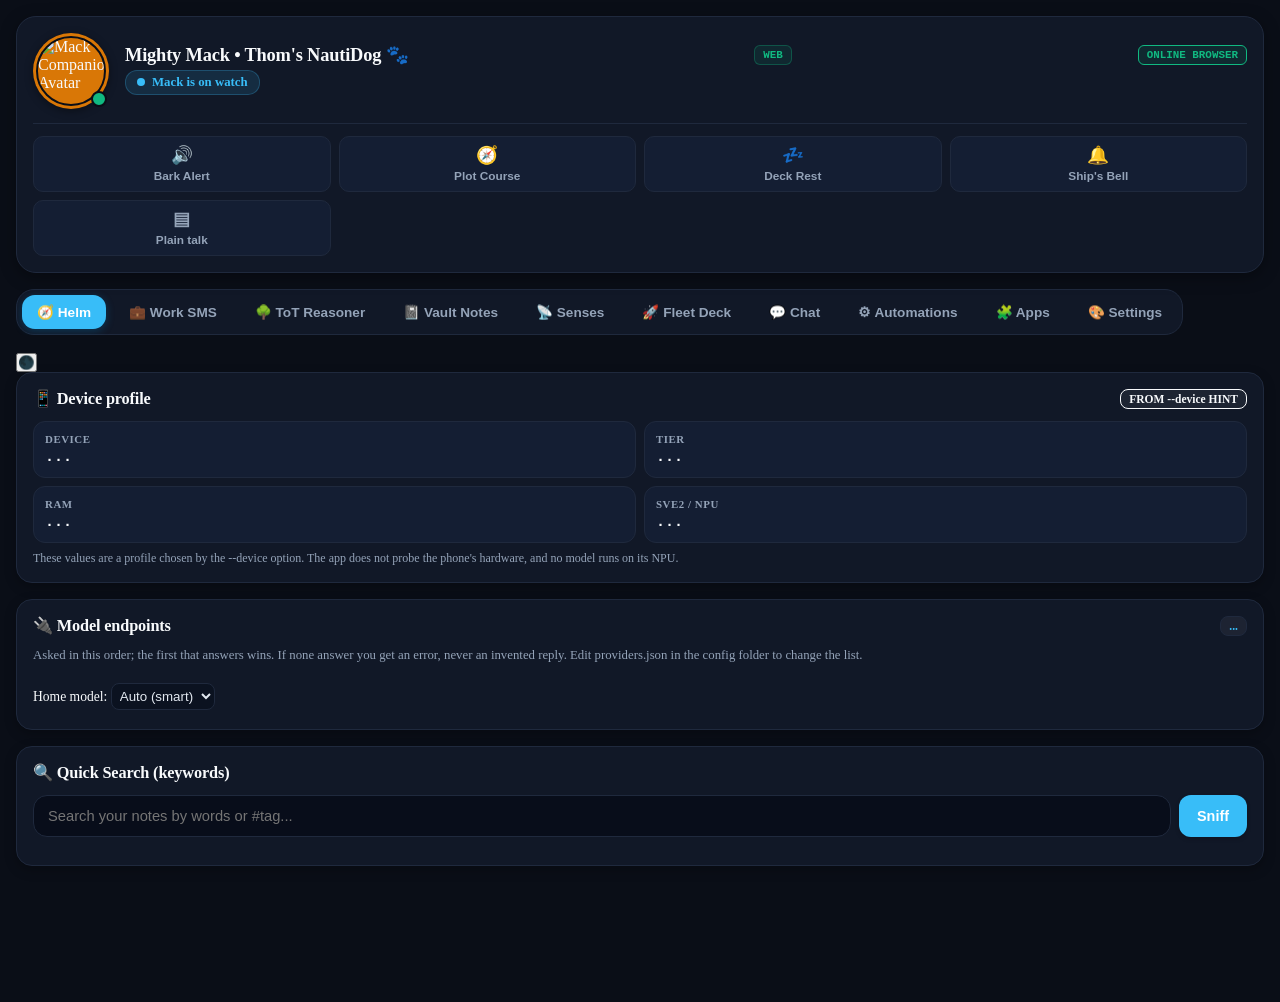
==== commit 2ad180f2: "Bridge inbox: approving a messenger draft sends it back through that bridge Bridge drafts now keep t" ====
--- a/crates/nautik9-app/src/index.html
+++ b/crates/nautik9-app/src/index.html
@@ -8,10 +8,8 @@
     <meta name="apple-mobile-web-app-status-bar-style" content="black-translucent">
     <meta name="mobile-web-app-capable" content="yes">
     <title>NautiK9 • Samsung Galaxy S25 Ultra Fleet Cockpit</title>
-    <link rel="preconnect" href="https://fonts.googleapis.com">
-    <link rel="preconnect" href="https://fonts.gstatic.com" crossorigin>
-    <link href="https://fonts.googleapis.com/css2?family=Outfit:wght@400;500;600;700;800;900&family=JetBrains+Mono:wght@400;500;600;700&display=swap" rel="stylesheet">
     <link rel="stylesheet" href="/static/notes-plus.css">
+    <link rel="stylesheet" href="/static/themes.css">
     <style>
         :root {
             --bg: #0a0e17;
@@ -31,7 +29,7 @@
             --rose: #f43f5e;
             --text-main: #f8fafc;
             --text-sub: #94a3b8;
-            --text-muted: #64748b;
+            --text-muted: #94a3b8; /* was #64748b: 3.1:1 on cards, under AA */
         }
 
         * {
@@ -39,7 +37,6 @@
             margin: 0;
             padding: 0;
             -webkit-tap-highlight-color: transparent;
-            font-family: 'Outfit', -apple-system, BlinkMacSystemFont, sans-serif;
         }
 
         body {
@@ -913,159 +910,40 @@
         .n9-app-row span { flex: 1; overflow: hidden; text-overflow: ellipsis; white-space: nowrap; }
         #n9AppFrame { width: 100%; height: 360px; border: 1px solid rgba(148,163,184,.3); border-radius: 8px; margin-top: 8px; background: #fff; display: none; }
 
-        html[data-theme="sail"] {
-            --bg: #041525;
-            --surface: #0c2c40;
-            --surface-card: #12384f;
-            --surface-elevated: #184861;
-            --border: #2a6d86;
-            --border-highlight: #e2b15a;
-            --accent: #3ec6e0;
-            --accent-soft: rgba(62, 198, 224, 0.16);
-            --marine: #1a6f8a;
-            --brass: #e2b15a;
-            --emerald: #3dbe8c;
-            --text-main: #f6f1e4;
-            --text-sub: #c5d5df;
-            --text-muted: #8eabbb;
-        }
-        html[data-theme="dead"] {
-            --bg: #16021c;
-            --surface: #2c0836;
-            --surface-card: #3d0d32;
-            --surface-elevated: #54144a;
-            --border: #ff4fa3;
-            --border-highlight: #ffe14a;
-            --accent: #ff4fa3;
-            --accent-soft: rgba(255, 79, 163, 0.18);
-            --marine: #7a3cff;
-            --brass: #ffe14a;
-            --emerald: #3dff9a;
-            --rose: #ff2d55;
-            --text-main: #fff6ea;
-            --text-sub: #f3c6e4;
-            --text-muted: #d39ab8;
-        }
-        html[data-theme="sail"] body {
-            background:
-                radial-gradient(circle at 80% 0%, rgba(255, 214, 120, 0.28), transparent 28%),
-                linear-gradient(#7ec8e3 0%, #0b3a5b 28%, #041525 28%);
-        }
-        html[data-theme="dead"] body {
-            background:
-                radial-gradient(circle at 12% 8%, #ff4fa3 0, transparent 22%),
-                radial-gradient(circle at 88% 12%, #7a3cff 0, transparent 26%),
-                radial-gradient(circle at 70% 80%, #3dff9a 0, transparent 18%),
-                radial-gradient(circle at 20% 70%, #ffe14a 0, transparent 16%),
-                #16021c;
-            background-size: 140% 140%;
-            animation: n9-dye 16s ease-in-out infinite alternate;
-        }
-        @keyframes n9-dye { from { background-position: 0% 0%; } to { background-position: 8% 12%; } }
-        .n9-hero-wrap { margin: -4px -4px 12px; border-radius: 16px; overflow: hidden; border: 2px solid var(--brass); }
-        .n9-hero { display: block; width: 100%; height: 108px; }
-        .n9-hero[hidden] { display: none; }
-        .n9-wave { animation: n9-swell 3.2s ease-in-out infinite; }
-        .n9-wave2 { animation-duration: 4.4s; animation-direction: reverse; }
-        @keyframes n9-swell { from { transform: translateX(0); } to { transform: translateX(-18px); } }
-        .n9-bob-boat { transform-origin: 110px 74px; animation: n9-heel 3.6s ease-in-out infinite; }
-        @keyframes n9-heel { 50% { transform: rotate(-2.5deg) translateY(-2px); } }
-        .n9-skull { transform-origin: 180px 58px; animation: n9-float 3.4s ease-in-out infinite; }
-        @keyframes n9-float { 50% { transform: translateY(-4px); } }
-        .n9-dance { transform-origin: 310px 70px; animation: n9-hop 0.7s ease-in-out infinite; }
-        @keyframes n9-hop { 50% { transform: translateY(-6px) rotate(6deg); } }
-        .action-pill.on { outline: 2px solid var(--brass); background: var(--accent-soft); }
-        html[data-theme="sail"] .card, html[data-theme="dead"] .card,
-        html[data-theme="sail"] .top-cockpit, html[data-theme="dead"] .top-cockpit {
-            background: color-mix(in srgb, var(--surface) 90%, transparent);
-        }
-        @media (prefers-reduced-motion: reduce) {
-            html[data-theme="dead"] body, .n9-wave, .n9-bob-boat, .n9-skull, .n9-dance { animation: none; }
-        }
     </style>
     <script>
+        // window.NautiK9Android: the app's native object (registered as NautiK9Native) wrapped so that every
+        // call carries the access token. Sandboxed .xdc frames get the raw object too but cannot read this
+        // page's localStorage, so the native side refuses their calls (see Bridge.java).
         (function () {
-            try {
-                var t = localStorage.getItem('nautik9_theme');
-                var p = localStorage.getItem('nautik9_plain') === '1';
-                document.documentElement.dataset.theme = t === 'dead' ? 'dead' : 'sail';
-                document.documentElement.dataset.voice = p ? 'plain' : 'character';
-            } catch (e) {
-                document.documentElement.dataset.theme = 'sail';
-                document.documentElement.dataset.voice = 'character';
-            }
+            var N = window.NautiK9Native;
+            if (!N) return;
+            function cap() { try { return localStorage.getItem('nautik9_token') || ''; } catch (e) { return window.__n9tok || ''; } }
+            var w = {};
+            ['vibrate', 'torch', 'torchState', 'battery', 'requestLocation', 'readInbox', 'openComposer',
+             'offlineModelStatus', 'ensureOfflineModel', 'stopOfflineModel', 'network', 'httpAsync', 'downloadOfflineModel'
+            ].forEach(function (n) {
+                if (typeof N[n] === 'function') w[n] = function () { return N[n].apply(N, [cap()].concat([].slice.call(arguments))); };
+            });
+            window.NautiK9Android = w;
+        })();
+    </script>
+    <script>
+        (function () { /* theme before first paint; themes.js builds the artwork */
+            var d = document.documentElement, t = 'dark', p = false;
+            try { t = localStorage.getItem('nautik9_theme') || 'dark'; p = localStorage.getItem('nautik9_plain') === '1'; } catch (e) {}
+            if (t === 'sail') t = 'lakes';
+            if (t !== 'lakes' && t !== 'dead') t = 'dark';
+            d.dataset.theme = t; d.dataset.voice = p ? 'plain' : 'character';
         })();
     </script>
 </head>
-<body>
+<body class="n9-body">
+    <div id="n9-scene" aria-hidden="true"></div>
 
     <!-- Top Cockpit Header -->
     <header class="top-cockpit">
-        <div class="n9-hero-wrap">
-            <svg class="n9-hero" id="heroSail" viewBox="0 0 360 108" role="img" aria-label="A sailing dog at the helm">
-                <defs>
-                    <linearGradient id="n9sky" x1="0" y1="0" x2="0" y2="1">
-                        <stop offset="0" stop-color="#b7e6f5"/>
-                        <stop offset="1" stop-color="#1a6f8a"/>
-                    </linearGradient>
-                </defs>
-                <rect width="360" height="108" fill="url(#n9sky)"/>
-                <circle cx="312" cy="26" r="14" fill="#ffe08a"/>
-                <g class="n9-bob-boat">
-                    <path d="M48 74 L168 74 L152 90 H64 Z" fill="#e2b15a"/>
-                    <path d="M104 74 L104 34 L152 66 Z" fill="#f7f3ea"/>
-                    <path d="M104 74 L104 42 L64 66 Z" fill="#f0e2c4"/>
-                    <circle cx="104" cy="52" r="9" fill="#c9844a"/>
-                    <ellipse cx="95" cy="48" rx="3.2" ry="6" fill="#8a5a32"/>
-                    <ellipse cx="113" cy="48" rx="3.2" ry="6" fill="#8a5a32"/>
-                    <path d="M94 46 L104 34 L114 46 Z" fill="#f7f3ea"/>
-                    <rect x="102" y="34" width="4" height="8" fill="#1a6f8a"/>
-                    <circle cx="101" cy="52" r="1.1" fill="#1a120c"/>
-                    <circle cx="107" cy="52" r="1.1" fill="#1a120c"/>
-                    <path d="M99 56 Q104 59 109 56" stroke="#1a120c" fill="none" stroke-width="1"/>
-                    <circle cx="188" cy="78" r="12" fill="none" stroke="#f6f1e4" stroke-width="3"/>
-                    <path d="M188 66 V90 M176 78 H200" stroke="#f6f1e4" stroke-width="2"/>
-                </g>
-                <path class="n9-wave" d="M-20 78 Q 20 64 60 78 T 140 78 T 220 78 T 300 78 T 380 78 V108 H-20 Z" fill="#0e5870"/>
-                <path class="n9-wave n9-wave2" d="M-20 90 Q 30 78 80 90 T 180 90 T 280 90 T 400 90 V108 H-20 Z" fill="#083246"/>
-            </svg>
-            <svg class="n9-hero" id="heroDead" viewBox="0 0 360 108" hidden role="img" aria-label="A rose-crowned skull and a dancing dog">
-                <rect width="360" height="108" fill="#2a0633"/>
-                <circle cx="40" cy="20" r="36" fill="#ff4fa3" opacity="0.85"/>
-                <circle cx="330" cy="16" r="42" fill="#7a3cff" opacity="0.8"/>
-                <circle cx="200" cy="100" r="40" fill="#3dff9a" opacity="0.55"/>
-                <circle cx="90" cy="96" r="28" fill="#ffe14a" opacity="0.7"/>
-                <g class="n9-skull">
-                    <circle cx="180" cy="48" r="26" fill="#fff6ea"/>
-                    <ellipse cx="170" cy="48" rx="7" ry="8" fill="#1a0614"/>
-                    <ellipse cx="190" cy="48" rx="7" ry="8" fill="#1a0614"/>
-                    <path d="M180 56 L176 64 L184 64 Z" fill="#1a0614"/>
-                    <path d="M166 70 H194" stroke="#1a0614" stroke-width="2"/>
-                    <path d="M170 74 H190 M172 78 H188" stroke="#1a0614" stroke-width="1.4"/>
-                    <g fill="#ff2d55">
-                        <circle cx="148" cy="36" r="7"/>
-                        <circle cx="140" cy="44" r="5"/>
-                        <circle cx="156" cy="46" r="5"/>
-                        <circle cx="212" cy="36" r="7"/>
-                        <circle cx="220" cy="44" r="5"/>
-                        <circle cx="204" cy="46" r="5"/>
-                    </g>
-                    <circle cx="148" cy="36" r="2" fill="#ffe14a"/>
-                    <circle cx="212" cy="36" r="2" fill="#ffe14a"/>
-                </g>
-                <g class="n9-dance" fill="#c9844a">
-                    <circle cx="308" cy="62" r="8"/>
-                    <ellipse cx="300" cy="58" rx="3" ry="5"/>
-                    <ellipse cx="316" cy="58" rx="3" ry="5"/>
-                    <rect x="304" y="70" width="8" height="12" rx="3" fill="#7a3cff"/>
-                    <path d="M300 78 L292 88 M316 78 L326 70" stroke="#fff6ea" stroke-width="2" fill="none"/>
-                    <path d="M300 56 Q308 50 316 56" fill="#ff4fa3"/>
-                </g>
-                <circle cx="28" cy="70" r="2" fill="#fff"/>
-                <circle cx="250" cy="22" r="1.6" fill="#fff"/>
-                <circle cx="70" cy="24" r="1.4" fill="#fff"/>
-            </svg>
-        </div>
+        <div id="n9-hero" hidden></div>
         <div class="cockpit-top-row">
             <div class="avatar-bezel" id="avatarBezel" onclick="triggerBark()" title="Tap Mack to Bark!">
                 <img src="" alt="Mack Companion Avatar" class="avatar-img">
@@ -1102,15 +980,7 @@
                 <span class="action-pill-icon">🔔</span>
                 <span>Ship's Bell</span>
             </button>
-            <button type="button" class="action-pill" id="themeSail" onclick="setLook('sail')">
-                <span class="action-pill-icon">⛵</span>
-                <span>Sailing dog</span>
-            </button>
-            <button type="button" class="action-pill" id="themeDead" onclick="setLook('dead')">
-                <span class="action-pill-icon">🌹</span>
-                <span>Deadhead</span>
-            </button>
-            <button type="button" class="action-pill" id="plainTalk" onclick="togglePlain()" aria-pressed="false">
+            <button type="button" class="action-pill" id="plainTalk" onclick="N9T.togglePlain()" aria-pressed="false">
                 <span class="action-pill-icon">▤</span>
                 <span>Plain talk</span>
             </button>
@@ -1128,8 +998,12 @@
             <button class="tab-btn" onclick="switchTab('fleet', this)">🚀 Fleet Deck</button>
             <button class="tab-btn" onclick="switchTab('lemonade', this)">💬 Chat</button>
             <button class="tab-btn" onclick="switchTab('auto', this)">&#9881; Automations</button>
+            <button class="tab-btn" onclick="switchTab('apps', this)">&#129513; Apps</button>
+            <button class="tab-btn" onclick="switchTab('settings', this)">&#127912; Settings</button>
         </nav>
     </div>
+
+    <button type="button" id="themeQuick" onclick="N9T.cycle()" aria-label="Change theme"><span>&#127761;</span></button>
 
     <!-- 1. Helm Pane -->
     <section id="pane-helm" class="section-pane active">
@@ -1307,6 +1181,19 @@
             </div>
             <div id="tagFilter" style="margin-bottom:8px;"></div>
             <div id="vaultNotesList" class="notes-list"></div>
+        </div>
+    
+        <div class="card" id="kgCard">
+            <div class="card-header"><span class="card-title">&#129504; Knowledge (facts, rules, reasoner)</span><button class="btn-primary" style="padding:4px 10px;font-size:0.75rem" onclick="kgLoad()">Refresh</button></div>
+            <p style="font-size:0.78rem;color:var(--text-sub);margin-bottom:6px">Facts like <code>works_at(alice, acme)</code>. A claim is <b>proven</b> (with its proof), <b>contradicted</b>, or <b>unknown</b>; unknown is never treated as false. Facts the model adds wait here until you confirm them.</p>
+            <div class="input-group"><input type="text" id="kgFact" placeholder="fact, e.g. on(a, b) or ~on(a, c)"><button class="btn-primary" onclick="kgDo('add',{fact:kgv('kgFact')})">Add</button></div>
+            <div class="input-group"><input type="text" id="kgClaim" placeholder="claim to check, e.g. above(a, c)"><button class="btn-primary" onclick="kgVerify()">Verify</button></div>
+            <pre id="kgOut" style="white-space:pre-wrap;font-size:0.78rem;margin:6px 0">Nothing yet.</pre>
+            <div id="kgFacts" style="font-size:0.82rem"></div>
+            <details style="margin-top:8px"><summary style="cursor:pointer;color:var(--accent)">Rules and constraints</summary>
+                <textarea id="kgRules" rows="6" style="width:100%;margin-top:6px" placeholder="above(X, Y) :- on(X, Y).&#10;functional works_at."></textarea>
+                <button class="btn-primary" style="margin-top:6px" onclick="kgSaveRules()">Save rules</button>
+            </details>
         </div>
     </section>
 
@@ -1408,16 +1295,6 @@
                 <input type="text" id="chatInput" placeholder="Ask Mack or query survey..." onkeydown="if(event.key==='Enter') doChat()">
                 <button class="btn-primary" onclick="doChat()">Send</button>
             </div>
-        </div>
-        <div class="card" id="n9AppsCard">
-            <div class="card-header">
-                <span class="card-title">🧩 Mini apps (.xdc, offline, sandboxed, no network)</span>
-                <label class="btn-primary" style="padding:4px 10px;font-size:0.75rem;cursor:pointer">Add .xdc
-                    <input type="file" accept=".xdc,application/zip" style="display:none" onchange="n9UploadXdc(this)">
-                </label>
-            </div>
-            <div id="n9AppList" style="font-size:0.85rem;color:var(--text-sub)">Loading...</div>
-            <iframe id="n9AppFrame" sandbox="allow-scripts allow-same-origin" title="Mini app"></iframe>
         </div>
     </section>
 
@@ -1455,6 +1332,51 @@
         <div class="card"><div class="card-header"><span class="card-title">Result</span></div><pre id="auOut">Nothing yet.</pre></div>
     </section>
 
+    <!-- Apps: built-in web apps (Wayfinder) and sandboxed .xdc mini apps -->
+    <section id="pane-apps" class="section-pane">
+        <div class="card" id="n9BuiltinApps">
+            <div class="card-header"><span class="card-title">&#129513; Apps</span></div>
+            <p style="font-size:0.8rem;color:var(--text-sub);margin-bottom:8px">Web apps that run inside NautiK9. Built-in apps are first-party and share this page's access; .xdc mini apps below are sandboxed with no network.</p>
+            <div id="n9BuiltinList" style="font-size:0.85rem;color:var(--text-sub)">Loading...</div>
+            <div id="n9WfNote" style="font-size:0.78rem;color:var(--text-sub);margin-top:6px"></div>
+            <iframe id="n9WfFrame" title="Wayfinder" sandbox="allow-scripts allow-same-origin allow-forms allow-modals" style="display:none;width:100%;height:70vh;min-height:420px;border:2px solid var(--border);border-radius:12px;margin-top:8px;background:#fff"></iframe>
+        </div>
+        <div class="card" id="n9AppsCard">
+            <div class="card-header">
+                <span class="card-title">🧩 Mini apps (.xdc, offline, sandboxed, no network)</span>
+                <label class="btn-primary" style="padding:4px 10px;font-size:0.75rem;cursor:pointer">Add .xdc
+                    <input type="file" accept=".xdc,application/zip" style="display:none" onchange="n9UploadXdc(this)">
+                </label>
+            </div>
+            <div id="n9AppList" style="font-size:0.85rem;color:var(--text-sub)">Loading...</div>
+            <iframe id="n9AppFrame" sandbox="allow-scripts allow-same-origin" title="Mini app"></iframe>
+        </div>
+    </section>
+
+    <!-- Settings: themes, voice, motion -->
+    <section id="pane-settings" class="section-pane">
+        <div class="card">
+            <div class="card-header"><span class="card-title">&#127912; Theme</span></div>
+            <div class="theme-grid" role="group" aria-label="Theme">
+                <button type="button" class="theme-card" data-theme-card="dark" onclick="N9T.set('dark')" aria-pressed="false"><span class="swatch sw-dark"></span><span class="tname">Cockpit dark</span><span class="tdesc">The original NautiK9 look: plain, dark, quick on a small screen.</span></button>
+                <button type="button" class="theme-card" data-theme-card="lakes" onclick="N9T.set('lakes')" aria-pressed="false"><span class="swatch sw-lakes"></span><span class="tname">Great Lakes</span><span class="tdesc">Mack the space-age sailor dog above a wreck, sonar sweeping, light shafts in deep water.</span></button>
+                <button type="button" class="theme-card" data-theme-card="dead" onclick="N9T.set('dead')" aria-pressed="false"><span class="swatch sw-dead"></span><span class="tname">Deadhead</span><span class="tdesc">Tie-dye spirals, roses, a lightning bolt, a terrapin and dancing bears. Original art.</span></button>
+            </div>
+            <p style="font-size:0.78rem;color:var(--text-sub)">Saved on this device and in the server's <code>ui.json</code>. The round button at the bottom right switches themes from any tab.</p>
+            <div class="n9-set-row">
+                <label for="motionSel">Motion</label>
+                <select id="motionSel" onchange="N9T.setMotion(this.value)"><option value="auto">Follow the phone (respects reduce motion)</option><option value="off">Always still</option></select>
+            </div>
+            <div class="n9-set-row">
+                <span>Chat voice:</span>
+                <button type="button" class="btn-primary" style="padding:4px 12px;font-size:0.8rem" onclick="N9T.togglePlain()" id="plainTalk2">Toggle plain talk</button>
+                <span id="voiceState"></span>
+            </div>
+            <p style="font-size:0.78rem;color:var(--text-sub)">Plain talk makes replies short business prose; the pictures stay. The theme only changes the tone of a reply (sailing words on Great Lakes, a warm deadhead on Deadhead), never the facts or tools.</p>
+        </div>
+    </section>
+
+    <script src="/static/themes.js"></script>
     <script>
         // ---- Access token: kept in this browser after the first visit ----
         const TOKEN_KEY = 'nautik9_token';
@@ -1718,10 +1640,11 @@
             const targetPane = document.getElementById('pane-' + tabId);
             if (targetPane) targetPane.classList.add('active');
             if (tabId === 'sms') loadSmsInbox();
-            if (tabId === 'vault') loadNotes();
+            if (tabId === 'vault') { loadNotes(); if (window.kgLoad) kgLoad(); }
             if (tabId === 'senses') initSensors();
             if (tabId === 'fleet') loadFleetTelemetry();
             if (tabId === 'auto') loadAuto();
+            if (tabId === 'apps' && window.n9AppsOpen) n9AppsOpen();
         }
 
         function selectTier(card, tierName, engine) {
@@ -2084,7 +2007,9 @@
                         ${msg.status === 'NoModel' ? `<div class="sms-draft-box"><div class="sms-draft-text" style="color:var(--rose)">No draft: ${esc(msg.draft_error || 'no model endpoint answered')}</div></div>` : ''}
                         <div class="sms-actions">
                             ${msg.status === 'Drafted' ? `
-                                <button class="btn-mini" style="color:var(--emerald);border-color:var(--emerald);" onclick="smsAction('${esc(msg.id)}', 'approve')">📲 Approve & open in phone composer</button>
+                                ${msg.transport
+                                    ? `<button class="btn-mini" style="color:var(--emerald);border-color:var(--emerald);" onclick="smsAction('${esc(msg.id)}', 'approve')">📨 Approve & send via ${esc(msg.transport)}</button>`
+                                    : `<button class="btn-mini" style="color:var(--emerald);border-color:var(--emerald);" onclick="smsAction('${esc(msg.id)}', 'approve')">📲 Approve & open in phone composer</button>`}
                                 <button class="btn-mini" onclick="rerollSmsDraft('${esc(msg.id)}')">🔄 Reroll Draft</button>
                             ` : ''}
                             ${(msg.status === 'Pending' || msg.status === 'NoModel') ? `
@@ -2508,48 +2433,13 @@
 
         function chatVoice() {
             return {
-                theme: document.documentElement.dataset.theme === 'dead' ? 'dead' : 'sail',
+                theme: window.N9T && N9T.current() === 'dead' ? 'dead' : 'sail',
                 plain: document.documentElement.dataset.voice === 'plain'
             };
         }
-        function paintLook() {
-            const dead = document.documentElement.dataset.theme === 'dead';
-            const plain = document.documentElement.dataset.voice === 'plain';
-            const sailBtn = document.getElementById('themeSail');
-            const deadBtn = document.getElementById('themeDead');
-            const plainBtn = document.getElementById('plainTalk');
-            if (sailBtn) sailBtn.classList.toggle('on', !dead);
-            if (deadBtn) deadBtn.classList.toggle('on', dead);
-            if (plainBtn) {
-                plainBtn.classList.toggle('on', plain);
-                plainBtn.setAttribute('aria-pressed', plain ? 'true' : 'false');
-                const label = plainBtn.querySelector('span:last-child');
-                if (label) label.innerText = plain ? 'Plain talk on' : 'Plain talk';
-            }
-            const heroS = document.getElementById('heroSail');
-            const heroD = document.getElementById('heroDead');
-            if (heroS) heroS.hidden = dead;
-            if (heroD) heroD.hidden = !dead;
-            const meta = document.querySelector('meta[name="theme-color"]');
-            if (meta) meta.setAttribute('content', dead ? '#2a0638' : '#041525');
-            const input = document.getElementById('chatInput');
-            if (input && document.activeElement !== input) {
-                input.placeholder = plain ? 'Business note...' : (dead ? 'Ask the rail...' : 'Ask Mack on the helm...');
-            }
-        }
-        function setLook(theme) {
-            document.documentElement.dataset.theme = theme === 'dead' ? 'dead' : 'sail';
-            try { localStorage.setItem('nautik9_theme', document.documentElement.dataset.theme); } catch (e) {}
-            paintLook();
-        }
-        function togglePlain() {
-            const on = document.documentElement.dataset.voice !== 'plain';
-            document.documentElement.dataset.voice = on ? 'plain' : 'character';
-            try { localStorage.setItem('nautik9_plain', on ? '1' : '0'); } catch (e) {}
-            paintLook();
-        }
+        function paintLook() { if (window.N9T) N9T.set(N9T.current()); }
         // Auto initialization
-        paintLook();
+        if (window.N9T) N9T.sync();
         readNet();
         initSensors();
         loadDeviceAndProviders();
@@ -2674,6 +2564,70 @@
             n9LoadApps();
         }
         n9LoadApps();
+
+        // ---- Knowledge graph UI (API: /api/agent/knowledge) ----
+        function kgv(id) { return document.getElementById(id).value.trim(); }
+        async function kgDo(action, extra) {
+            const r = await fetch('/api/agent/knowledge', { method: 'POST', headers: { 'Content-Type': 'application/json' }, body: JSON.stringify(Object.assign({ action }, extra || {})) });
+            const j = await r.json().catch(() => ({}));
+            document.getElementById('kgOut').innerText = r.ok ? JSON.stringify(j, null, 1) : 'Refused: ' + (j.error || r.status);
+            if (r.ok) kgLoad(true);
+            return j;
+        }
+        async function kgVerify() {
+            const j = await kgDo('verify', { claim: kgv('kgClaim') });
+            if (j && j.verdict) {
+                const mark = { proven: '\u2713 proven', contradicted: '\u2717 contradicted', unknown: '? unknown' }[j.verdict];
+                document.getElementById('kgOut').innerText = mark + ': ' + j.claim + '\n' + (j.proof ? j.proof.join('\n') : (j.reason || j.note || '')) + (j.rests_on_unconfirmed ? '\n(rests on facts you have not confirmed)' : '');
+            }
+        }
+        async function kgLoad(keepOut) {
+            const box = document.getElementById('kgFacts');
+            try {
+                const r = await fetch('/api/agent/knowledge'); const j = await r.json();
+                if (!r.ok) { box.innerText = 'Knowledge unavailable: ' + (j.error || r.status); return; }
+                box.innerHTML = (j.pending_confirmation ? '<div style="color:var(--brass)">' + esc(j.pending_confirmation) + ' proposed fact(s) wait for you. <button class="btn-mini" onclick="kgDo(\'confirm_all\')">Confirm all</button></div>' : '') +
+                    (j.contradictions && j.contradictions.length ? '<div style="color:var(--rose)">' + j.contradictions.length + ' contradiction(s): ' + esc(j.contradictions.map(c => c.facts.join(' vs ')).join('; ')) + '</div>' : '') +
+                    (j.facts.length ? '' : 'No facts yet.');
+                j.facts.forEach(f => {
+                    const row = document.createElement('div'); row.className = 'n9-app-row';
+                    row.innerHTML = '<span>' + esc(f.fact) + ' <small>(' + esc(f.status) + ', ' + esc(f.by) + ')</small></span>';
+                    if (f.status !== 'confirmed') { const c = document.createElement('button'); c.className = 'btn-mini'; c.innerText = 'Confirm'; c.onclick = () => kgDo('confirm', { fact: f.fact }); row.appendChild(c); }
+                    if (f.status !== 'rejected') { const x = document.createElement('button'); x.className = 'btn-mini'; x.innerText = 'Reject'; x.onclick = () => kgDo('reject', { fact: f.fact }); row.appendChild(x); }
+                    box.appendChild(row);
+                });
+                const rr = await fetch('/api/agent/knowledge/rules'); const rj = await rr.json();
+                if (rr.ok && document.activeElement !== document.getElementById('kgRules')) document.getElementById('kgRules').value = rj.rules || '';
+            } catch (e) { box.innerText = 'Knowledge unavailable: ' + e; }
+        }
+        async function kgSaveRules() {
+            const r = await fetch('/api/agent/knowledge/rules', { method: 'PUT', headers: { 'Content-Type': 'application/json' }, body: JSON.stringify({ rules: document.getElementById('kgRules').value }) });
+            const j = await r.json().catch(() => ({}));
+            document.getElementById('kgOut').innerText = r.ok ? 'Rules saved.' : 'Not saved: ' + (j.error || r.status);
+        }
+
+        // ---- Apps tab: built-in apps ----
+        async function n9AppsOpen() {
+            const box = document.getElementById('n9BuiltinList');
+            try {
+                const res = await fetch('/api/apps');
+                const apps = await res.json();
+                box.innerHTML = '';
+                apps.forEach(a => {
+                    const row = document.createElement('div'); row.className = 'n9-app-row';
+                    row.innerHTML = '<span><b>' + esc(a.name) + '</b> <small>(built in)</small><br><small>' + esc(a.summary) + '</small></span>';
+                    const open = document.createElement('button'); open.className = 'btn-primary'; open.style.cssText = 'padding:4px 12px;font-size:0.8rem'; open.innerText = 'Open';
+                    open.onclick = () => n9OpenBuiltin(a);
+                    row.appendChild(open); box.appendChild(row);
+                });
+            } catch (e) { box.innerText = 'Apps unavailable: ' + e; }
+        }
+        function n9OpenBuiltin(a) {
+            const f = document.getElementById('n9WfFrame');
+            f.src = a.url; f.style.display = 'block';
+            document.getElementById('n9WfNote').innerHTML = '<b>Works here:</b> ' + esc(a.works.join(', ')) + '. <b>Not available here:</b> ' + esc(a.not_available) + ' Its layout is made for a desktop window: on a phone, turn the phone sideways or <a href="' + esc(a.url) + '" target="_blank" rel="noopener" style="color:var(--accent)">open it as a full page</a>.';
+            f.scrollIntoView({ behavior: 'smooth', block: 'start' });
+        }
     </script>
 </body>
 </html>
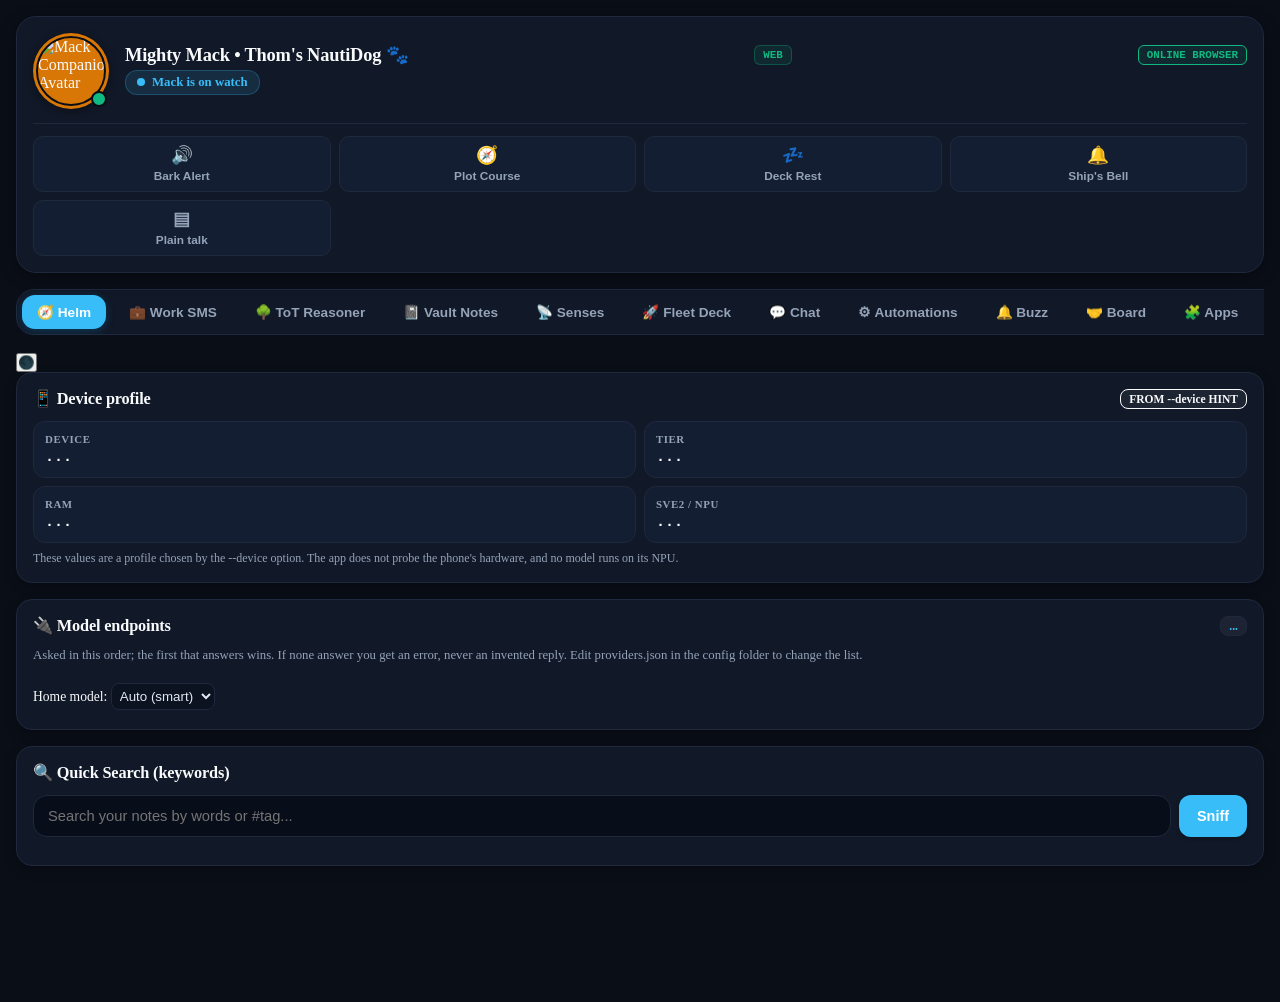
==== commit 23ebdcc8: "Merge 0a11e43052d5b50785c42bbfe1e1214fa835808b into 2ad180f2930e17bf55a612236a8c2a327f575b86" ====
--- a/crates/nautik9-app/src/index.html
+++ b/crates/nautik9-app/src/index.html
@@ -998,6 +998,8 @@
             <button class="tab-btn" onclick="switchTab('fleet', this)">🚀 Fleet Deck</button>
             <button class="tab-btn" onclick="switchTab('lemonade', this)">💬 Chat</button>
             <button class="tab-btn" onclick="switchTab('auto', this)">&#9881; Automations</button>
+            <button class="tab-btn" onclick="switchTab('buzz', this)">&#128276; Buzz</button>
+            <button class="tab-btn" onclick="switchTab('board', this)">&#129309; Board</button>
             <button class="tab-btn" onclick="switchTab('apps', this)">&#129513; Apps</button>
             <button class="tab-btn" onclick="switchTab('settings', this)">&#127912; Settings</button>
         </nav>
@@ -1332,6 +1334,54 @@
         <div class="card"><div class="card-header"><span class="card-title">Result</span></div><pre id="auOut">Nothing yet.</pre></div>
     </section>
 
+    <!-- Buzz: the fleet's shared message board (read and write through this server) -->
+    <section id="pane-buzz" class="section-pane">
+        <div class="card" id="bzOpenQ" style="display:none">
+            <div class="card-header"><span class="card-title">&#10067; Waiting for you</span></div>
+            <div id="bzQList" style="font-size:0.85rem"></div>
+        </div>
+        <div class="card">
+            <div class="card-header"><span class="card-title">&#128276; Buzz rooms</span><button class="btn-primary" style="padding:4px 10px;font-size:0.75rem" onclick="bzRefresh(true)">Refresh</button></div>
+            <div id="bzStatus" style="font-size:0.78rem;color:var(--text-sub);margin-bottom:6px"></div>
+            <div id="bzRooms" style="display:flex;gap:6px;flex-wrap:wrap"></div>
+        </div>
+        <div class="card">
+            <div class="card-header"><span class="card-title" id="bzRoomTitle">Room</span></div>
+            <div id="bzStream" class="chat-stream" style="max-height:52vh;overflow-y:auto"></div>
+            <div id="bzReplyNote" style="font-size:0.75rem;color:var(--brass);margin-top:6px"></div>
+            <div class="input-group">
+                <textarea id="bzInput" rows="2" placeholder="Write to this room..." style="flex:1"></textarea>
+            </div>
+            <div class="n9-set-row">
+                <select id="bzKind"><option value="">note</option><option value="question">question</option><option value="status">status</option></select>
+                <button class="btn-primary" onclick="bzSend()">Send as <span id="bzSender">Thom</span></button>
+                <button class="btn-mini" onclick="bzReplyTo(null)">Clear reply</button>
+            </div>
+        </div>
+        <div class="card">
+            <div class="card-header"><span class="card-title">&#128203; Tasks</span></div>
+            <div id="bzTasks" style="font-size:0.85rem">Open this tab to load.</div>
+        </div>
+    </section>
+
+    <!-- Board: the Lemonade #1221 shared page (private; key kept on the server side) -->
+    <section id="pane-board" class="section-pane">
+        <div class="card">
+            <div class="card-header"><span class="card-title" id="bdTitle">&#129309; Board</span><button class="btn-primary" style="padding:4px 10px;font-size:0.75rem" onclick="bdRefresh()">Refresh</button></div>
+            <div id="bdSub" style="font-size:0.82rem;color:var(--text-sub)"></div>
+            <div id="bdMsg" style="font-size:0.82rem;color:var(--rose);margin:6px 0"></div>
+            <div id="bdFeatures"></div>
+        </div>
+        <div class="card"><div class="card-header"><span class="card-title">Build log</span></div><div id="bdLog" style="font-size:0.82rem"></div></div>
+        <div class="card"><div class="card-header"><span class="card-title">Tests</span></div><div id="bdTests" style="font-size:0.82rem"></div></div>
+        <div class="card">
+            <div class="card-header"><span class="card-title">Notes</span></div>
+            <div id="bdNotes" class="chat-stream" style="max-height:48vh;overflow-y:auto"></div>
+            <div class="input-group"><textarea id="bdInput" rows="2" placeholder="Leave a note..." style="flex:1"></textarea></div>
+            <div class="n9-set-row"><button class="btn-primary" onclick="bdSend()">Post as <span id="bdSender">Thom</span></button><span id="bdSendMsg"></span></div>
+        </div>
+    </section>
+
     <!-- Apps: built-in web apps (Wayfinder) and sandboxed .xdc mini apps -->
     <section id="pane-apps" class="section-pane">
         <div class="card" id="n9BuiltinApps">
@@ -1374,6 +1424,17 @@
             </div>
             <p style="font-size:0.78rem;color:var(--text-sub)">Plain talk makes replies short business prose; the pictures stay. The theme only changes the tone of a reply (sailing words on Great Lakes, a warm deadhead on Deadhead), never the facts or tools.</p>
         </div>
+        <div class="card">
+            <div class="card-header"><span class="card-title">&#128276; Buzz and Board</span></div>
+            <p style="font-size:0.78rem;color:var(--text-sub)">Buzz is reached over Tailscale only. Leave the address blank to use the home machine from the fleet address. The board key is typed once, saved on this device, and never shown again.</p>
+            <div class="input-group"><input type="text" id="setBuzzUrl" placeholder="Buzz address (blank = automatic)"></div>
+            <div id="setBuzzNow" style="font-size:0.75rem;color:var(--text-sub);margin-bottom:6px"></div>
+            <div class="input-group"><input type="text" id="setSender" placeholder="Name on your posts"></div>
+            <div class="input-group"><input type="text" id="setBoardUrl" placeholder="Board address"></div>
+            <div class="input-group"><input type="password" id="setBoardKey" autocomplete="off" placeholder="Board key (write only)"></div>
+            <div class="n9-set-row"><button class="btn-primary" onclick="bzSaveSettings()">Save</button><button class="btn-mini" onclick="bzClearKey()">Forget the key</button><span id="setBuzzMsg"></span></div>
+        </div>
+
     </section>
 
     <script src="/static/themes.js"></script>
@@ -1538,8 +1599,9 @@
             updateNetNote();
             const body = { online: !!n.online };
             if (typeof n.tailscale === 'boolean') body.tailscale = n.tailscale;
-            fetch('/api/net', { method: 'POST', headers: { 'Content-Type': 'application/json' }, body: JSON.stringify(body) }).catch(() => {});
+            const posted = fetch('/api/net', { method: 'POST', headers: { 'Content-Type': 'application/json' }, body: JSON.stringify(body) }).catch(() => {});
             if (typeof renderOfflineModel === 'function') renderOfflineModel();
+            return posted;
         }
         // Home endpoints on the tailnet (100.64.0.0/10) need Tailscale on the phone; say so plainly.
         let providerUrls = [];
@@ -1557,12 +1619,17 @@
             note.innerText = '';
         }
         window.n9OnNetwork = applyNet;
+        // Returns a promise that settles once the server has the new state, so a request that follows
+        // (Buzz, Fleet Deck) never races the update. Turning Tailscale on or off fires no 'online' event,
+        // so the state is also re-read every 20 s while the page is visible and when it comes back.
         function readNet() {
             const r = bridgeCall('network');
-            applyNet(r || { online: navigator.onLine !== false, transport: 'browser', metered: false });
+            return applyNet(r || { online: navigator.onLine !== false, transport: 'browser', metered: false });
         }
         window.addEventListener('online', readNet);
         window.addEventListener('offline', readNet);
+        document.addEventListener('visibilitychange', () => { if (!document.hidden) readNet(); });
+        setInterval(() => { if (!document.hidden) readNet(); }, 20000);
 
         // Wake the on-device model (stopped after 10 idle minutes) and wait until it answers.
         async function wakeModel(onStatus) {
@@ -1645,6 +1712,7 @@
             if (tabId === 'fleet') loadFleetTelemetry();
             if (tabId === 'auto') loadAuto();
             if (tabId === 'apps' && window.n9AppsOpen) n9AppsOpen();
+            if (window.n9PollSet) n9PollSet(tabId);
         }
 
         function selectTier(card, tierName, engine) {
@@ -2160,6 +2228,7 @@
 
         // Fleet Telemetry (All 6 Nodes & 16 GPUs)
         async function loadFleetTelemetry() {
+            await readNet();
             const src = document.getElementById('fleetSource');
             const grid = document.getElementById('fleetNodesGrid');
             try {
@@ -2606,6 +2675,151 @@
             document.getElementById('kgOut').innerText = r.ok ? 'Rules saved.' : 'Not saved: ' + (j.error || r.status);
         }
 
+        // ---- Buzz tab and Board tab (through this server; see buzz_api.rs) ----
+        let bzRoom = 'ops', bzReply = null, bzPollTimer = null, bzSender = 'Thom', bzMsgs = [];
+        const bzFmt = ms => { const n = Number(ms); if (!n) return ''; const d = new Date(n > 1e12 ? n : n * 1000); return d.toLocaleString([], { month: 'short', day: 'numeric', hour: '2-digit', minute: '2-digit' }); };
+        async function bzJson(url, init) {
+            try {
+                const r = await fetch(url, init); const j = await r.json().catch(() => ({}));
+                return r.ok ? j : { error: j.error || ('HTTP ' + r.status), kind: j.kind || 'error' };
+            } catch (e) { return { error: String(e), kind: 'error' }; }
+        }
+        function bzNote(msg) { const b = document.getElementById('bzStatus'); if (b) b.innerText = msg || ''; }
+        async function bzSettingsLoad() {
+            const s = await bzJson('/api/buzz/settings'); if (s.error) return;
+            bzSender = s.sender; document.getElementById('bzSender').innerText = s.sender; document.getElementById('bdSender').innerText = s.sender;
+            document.getElementById('setSender').value = s.sender; document.getElementById('setBoardUrl').value = s.board_url;
+            document.getElementById('setBuzzNow').innerText = 'Using: ' + (s.buzz_url || 'nothing configured') + ' (' + s.buzz_url_source + ')';
+            document.getElementById('setBoardKey').placeholder = s.has_board_key ? 'Board key saved (hidden). Type to replace.' : 'Board key (write only)';
+        }
+        async function bzSaveSettings() {
+            const body = { sender: document.getElementById('setSender').value, board_url: document.getElementById('setBoardUrl').value };
+            const u = document.getElementById('setBuzzUrl').value.trim(); if (u || document.getElementById('setBuzzUrl').dataset.touched) body.buzz_url = u;
+            const k = document.getElementById('setBoardKey').value; if (k) body.board_key = k;
+            const j = await bzJson('/api/buzz/settings', { method: 'POST', headers: { 'Content-Type': 'application/json' }, body: JSON.stringify(body) });
+            document.getElementById('setBoardKey').value = '';
+            document.getElementById('setBuzzMsg').innerText = j.error ? 'Not saved: ' + j.error : 'Saved.';
+            bzSettingsLoad();
+        }
+        async function bzClearKey() {
+            await bzJson('/api/buzz/settings', { method: 'POST', headers: { 'Content-Type': 'application/json' }, body: JSON.stringify({ board_key: '' }) });
+            document.getElementById('setBuzzMsg').innerText = 'Key forgotten.'; bzSettingsLoad();
+        }
+        document.addEventListener('DOMContentLoaded', () => { const e = document.getElementById('setBuzzUrl'); if (e) e.addEventListener('input', () => { e.dataset.touched = '1'; }); });
+        function bzReplyTo(m) {
+            bzReply = m ? m.id : null;
+            document.getElementById('bzReplyNote').innerText = m ? ('Replying to ' + m.sender + ': ' + (m.body || '').slice(0, 60)) : '';
+            if (m && m.kind === 'question') document.getElementById('bzKind').value = '';
+        }
+        function bzRenderMsgs() {
+            const box = document.getElementById('bzStream'); const atBottom = box.scrollHeight - box.scrollTop - box.clientHeight < 80;
+            const byId = {}; bzMsgs.forEach(m => byId[m.id] = m);
+            box.innerHTML = bzMsgs.length ? '' : 'Nothing in this room yet.';
+            bzMsgs.forEach(m => {
+                const d = document.createElement('div'); d.className = 'msg-bubble ' + (String(m.sender).toLowerCase() === bzSender.toLowerCase() ? 'msg-user' : 'msg-mack');
+                const parent = m.reply_to && byId[m.reply_to];
+                if (m.reply_to) d.style.marginLeft = '18px';
+                if (m.kind === 'question') d.style.outline = '2px solid var(--brass)';
+                d.innerHTML = '<div style="font-size:0.72rem;opacity:.9"><b>' + esc(m.sender) + '</b> &middot; ' + esc(bzFmt(m.created_at)) + (m.kind && m.kind !== 'note' ? ' &middot; <b style="color:var(--brass)">' + esc(m.kind) + '</b>' : '') + (m.reply_to ? ' &middot; &#8627; ' + esc(parent ? parent.sender : 'earlier message') : '') + '</div><div style="white-space:pre-wrap;word-break:break-word;margin-top:2px">' + esc(m.body) + '</div>';
+                const b = document.createElement('button'); b.className = 'btn-mini'; b.style.marginTop = '4px'; b.innerText = 'Reply'; b.onclick = () => { bzReplyTo(m); document.getElementById('bzInput').focus(); };
+                d.appendChild(b); box.appendChild(d);
+            });
+            if (atBottom) box.scrollTop = box.scrollHeight;
+        }
+        async function bzRefresh(force) {
+            await readNet();
+            const rooms = await bzJson('/api/buzz/rooms');
+            if (rooms.error) { bzNote(rooms.error); document.getElementById('bzRooms').innerHTML = ''; return; }
+            bzNote('');
+            const rb = document.getElementById('bzRooms'); rb.innerHTML = '';
+            rooms.rooms.forEach(r => {
+                const b = document.createElement('button'); b.className = 'action-pill' + (r.name === bzRoom ? ' on' : ''); b.title = r.purpose || '';
+                b.innerHTML = '<span>#' + esc(r.name) + (r.open_questions ? ' &#10067;' + r.open_questions : '') + '</span>';
+                b.onclick = () => { bzRoom = r.name; bzRefresh(true); }; rb.appendChild(b);
+            });
+            document.getElementById('bzRoomTitle').innerText = '#' + bzRoom;
+            const m = await bzJson('/api/buzz/messages?channel=' + encodeURIComponent(bzRoom) + '&limit=60');
+            if (!m.error) { bzMsgs = m.messages || []; bzRenderMsgs(); } else bzNote(m.error);
+            const q = await bzJson('/api/buzz/questions?room=human-questions');
+            const qb = document.getElementById('bzQList'), qc = document.getElementById('bzOpenQ');
+            if (!q.error && (q.questions || []).length) {
+                qc.style.display = ''; qb.innerHTML = '';
+                q.questions.forEach(x => {
+                    const d = document.createElement('div'); d.className = 'n9-app-row'; d.style.alignItems = 'flex-start';
+                    d.innerHTML = '<span style="white-space:normal"><b>' + esc(x.sender) + '</b> <small>' + esc(bzFmt(x.created_at)) + '</small><br>' + esc((x.body || '').slice(0, 300)) + '</span>';
+                    const b = document.createElement('button'); b.className = 'btn-mini'; b.innerText = 'Answer';
+                    b.onclick = () => { bzRoom = 'human-questions'; bzReply = x.id; bzRefresh(true).then(() => { bzReplyTo(x); document.getElementById('bzInput').focus(); }); };
+                    d.appendChild(b); qb.appendChild(d);
+                });
+            } else qc.style.display = 'none';
+            bzTasksLoad();
+        }
+        async function bzTasksLoad() {
+            const box = document.getElementById('bzTasks');
+            const t = await bzJson('/api/buzz/tasks');
+            if (t.error) { box.innerText = t.error; return; }
+            const order = ['queued', 'claimed', 'in_progress', 'needs_help', 'ready_for_review'];
+            const by = {}; (t.tasks || []).forEach(x => (by[x.state] = by[x.state] || []).push(x));
+            box.innerHTML = '';
+            order.forEach(st => {
+                const list = by[st] || []; if (!list.length) return;
+                const h = document.createElement('div'); h.style.cssText = 'font-weight:800;margin:8px 0 4px;color:var(--brass)'; h.innerText = st.replace(/_/g, ' ') + ' (' + list.length + ')'; box.appendChild(h);
+                list.forEach(x => {
+                    const d = document.createElement('div'); d.className = 'n9-app-row'; d.style.alignItems = 'flex-start';
+                    d.innerHTML = '<span style="white-space:normal"><b>' + esc(x.title) + '</b><br><small>' + esc(x.owner_agent || 'unowned') + ' &middot; #' + esc(x.channel || '') + '</small></span>';
+                    if (x.mine) { const b = document.createElement('button'); b.className = 'btn-mini'; b.innerText = 'Mark completed'; b.onclick = async () => { if (!confirm('Mark "' + x.title + '" completed?')) return; const j = await bzJson('/api/buzz/task/complete', { method: 'POST', headers: { 'Content-Type': 'application/json' }, body: JSON.stringify({ task_id: x.task_id }) }); if (j.error) alert(j.error); bzTasksLoad(); }; d.appendChild(b); }
+                    box.appendChild(d);
+                });
+            });
+            if (!box.innerHTML) box.innerText = 'No open tasks.';
+        }
+        async function bzSend() {
+            const inp = document.getElementById('bzInput'); const text = inp.value.trim(); if (!text) return;
+            const body = { channel: bzRoom, body: text }; const k = document.getElementById('bzKind').value; if (k) body.kind = k; if (bzReply) body.reply_to = bzReply;
+            const j = await bzJson('/api/buzz/message', { method: 'POST', headers: { 'Content-Type': 'application/json' }, body: JSON.stringify(body) });
+            if (j.error) { bzNote('Not sent: ' + j.error); return; }
+            inp.value = ''; bzReplyTo(null); bzRefresh(true);
+        }
+        // Board
+        async function bdRefresh() {
+            await readNet();
+            const msg = document.getElementById('bdMsg'); msg.innerText = '';
+            const st = await bzJson('/api/board/status');
+            if (st.error) { msg.innerText = st.kind === 'no_key' ? 'Enter the board key in Settings (it is typed once and kept on this device).' : st.error; return; }
+            document.getElementById('bdTitle').innerText = '\u{1F91D} ' + (st.title || 'Board');
+            document.getElementById('bdSub').innerText = (st.subtitle || '') + (st.updated ? ' (updated ' + st.updated + ')' : '');
+            const col = { built: ['#2fcf70', 'built'], mocked: ['#ff5a5a', 'mocked'], approved: ['#ffa53a', 'approved'] };
+            const f = document.getElementById('bdFeatures'); f.innerHTML = '';
+            (st.features || []).forEach(x => {
+                const c = col[x.state] || ['#94a3b8', x.state || '?']; const d = document.createElement('div'); d.className = 'n9-app-row'; d.style.alignItems = 'flex-start';
+                d.innerHTML = '<span style="white-space:normal"><b style="display:inline-block;width:10px;height:10px;border-radius:50%;background:' + c[0] + ';margin-right:6px"></b><b>' + esc(x.name) + '</b> <small style="border:1px solid ' + c[0] + ';border-radius:6px;padding:0 5px;color:' + c[0] + '">' + esc(c[1]) + '</small><br><small>' + esc(x.note || '') + '</small></span>'; f.appendChild(d);
+            });
+            document.getElementById('bdLog').innerHTML = (st.log || []).slice().reverse().map(l => '<div><small>' + esc(l.when) + '</small> ' + esc(l.what) + '</div>').join('') || 'No log yet.';
+            document.getElementById('bdTests').innerHTML = (st.tests || []).map(t => '<div><b>' + esc(t.name) + '</b>: ' + esc(t.result) + (t.detail ? ' <small>' + esc(t.detail) + '</small>' : '') + '</div>').join('') || 'No tests listed.';
+            const nj = await bzJson('/api/board/notes'); const nb = document.getElementById('bdNotes');
+            if (nj.error) { msg.innerText = nj.error; return; }
+            nb.innerHTML = (nj.notes || []).length ? '' : 'No notes yet.';
+            (nj.notes || []).forEach(n => { const d = document.createElement('div'); d.className = 'msg-bubble ' + (String(n.name).toLowerCase().startsWith(bzSender.toLowerCase()) ? 'msg-user' : 'msg-mack'); d.innerHTML = '<div style="font-size:0.72rem"><b>' + esc(n.name) + '</b> &middot; ' + esc(bzFmt(n.t)) + '</div><div style="white-space:pre-wrap;word-break:break-word">' + esc(n.text) + '</div>'; nb.appendChild(d); });
+            nb.scrollTop = nb.scrollHeight;
+        }
+        async function bdSend() {
+            const inp = document.getElementById('bdInput'); const text = inp.value.trim(); if (!text) return;
+            const j = await bzJson('/api/board/note', { method: 'POST', headers: { 'Content-Type': 'application/json' }, body: JSON.stringify({ text }) });
+            document.getElementById('bdSendMsg').innerText = j.error ? 'Not posted: ' + j.error : 'Posted.';
+            if (!j.error) { inp.value = ''; bdRefresh(); }
+        }
+        // Gentle polling: every 15 s, only while the tab is showing and the page is visible. Nothing in the background.
+        function n9PollSet(tab) {
+            if (bzPollTimer) { clearInterval(bzPollTimer); bzPollTimer = null; }
+            const run = tab === 'buzz' ? bzRefresh : tab === 'board' ? bdRefresh : null;
+            if (tab === 'buzz' || tab === 'board') bzSettingsLoad();
+            if (!run) return;
+            run(true);
+            bzPollTimer = setInterval(() => { if (!document.hidden) run(); }, 15000);
+        }
+        document.addEventListener('visibilitychange', () => { if (document.hidden && bzPollTimer) { clearInterval(bzPollTimer); bzPollTimer = null; window.__n9PollResume = true; } else if (!document.hidden && window.__n9PollResume) { window.__n9PollResume = false; const a = document.querySelector('.section-pane.active'); if (a) n9PollSet(a.id.replace('pane-', '')); } });
+        bzSettingsLoad();
+
         // ---- Apps tab: built-in apps ----
         async function n9AppsOpen() {
             const box = document.getElementById('n9BuiltinList');
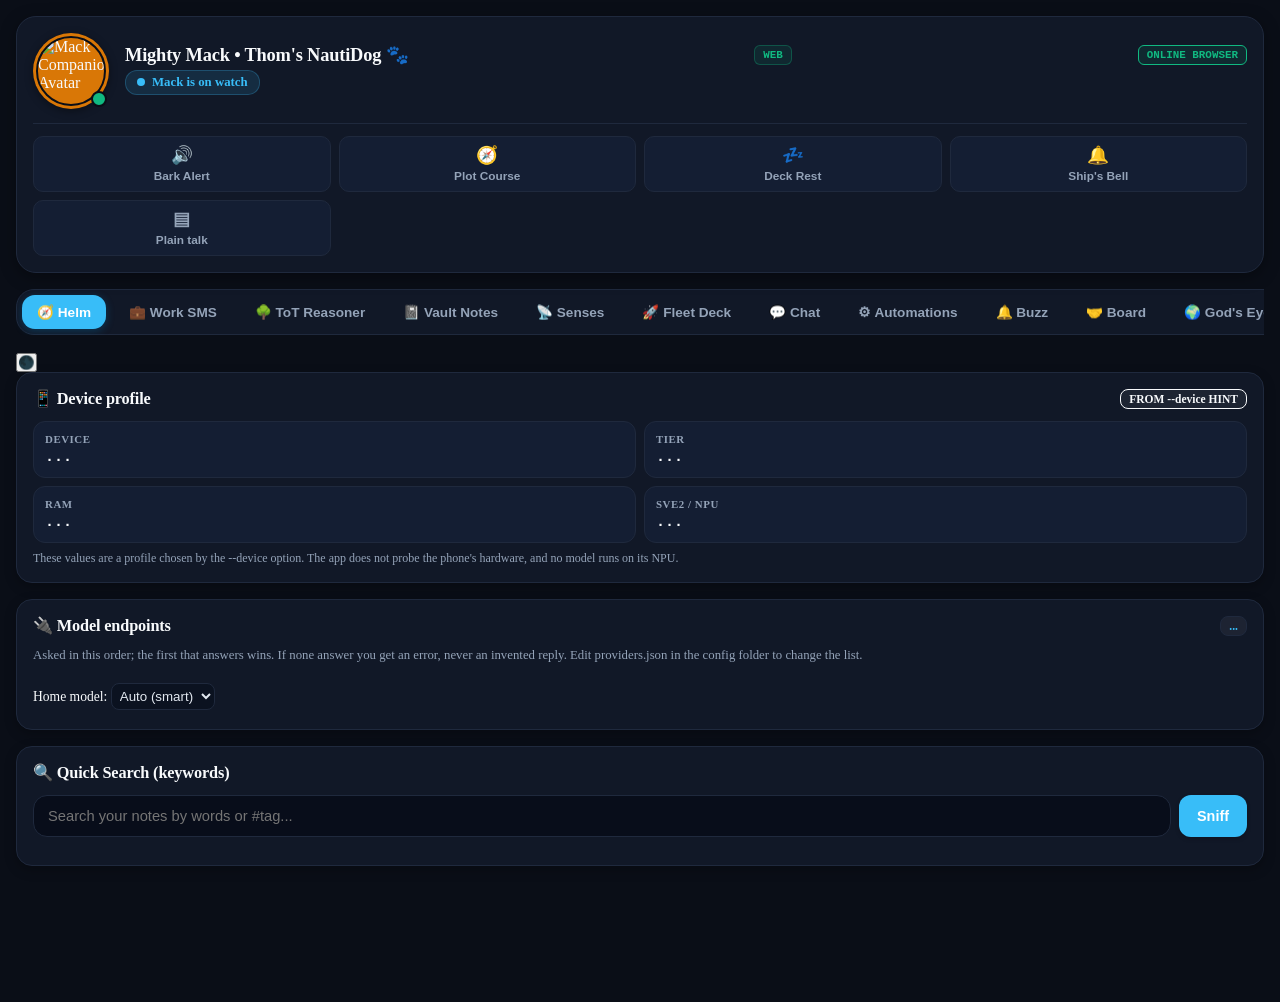
==== commit a1b7a1af: "Merge ed99ac331862b0103c5bae9944c5dde88b40b785 into 0a11e43052d5b50785c42bbfe1e1214fa835808b" ====
--- a/crates/nautik9-app/src/index.html
+++ b/crates/nautik9-app/src/index.html
@@ -1000,6 +1000,7 @@
             <button class="tab-btn" onclick="switchTab('auto', this)">&#9881; Automations</button>
             <button class="tab-btn" onclick="switchTab('buzz', this)">&#128276; Buzz</button>
             <button class="tab-btn" onclick="switchTab('board', this)">&#129309; Board</button>
+            <button class="tab-btn" onclick="switchTab('godseye', this)">&#127757; God's Eye</button>
             <button class="tab-btn" onclick="switchTab('apps', this)">&#129513; Apps</button>
             <button class="tab-btn" onclick="switchTab('settings', this)">&#127912; Settings</button>
         </nav>
@@ -1382,6 +1383,34 @@
         </div>
     </section>
 
+    <!-- God's Eye: the globe, rendered here (LOCAL) or on a home GPU (STREAM), with the phone tracked on it -->
+    <section id="pane-godseye" class="section-pane">
+        <div class="card">
+            <div class="card-header"><span class="card-title">&#127757; God's Eye</span><button class="btn-primary" style="padding:4px 10px;font-size:0.75rem" onclick="geRun(true)">Measure again</button></div>
+            <div id="geDecision" style="font-size:0.9rem;font-weight:700;margin-bottom:4px">Measuring this phone...</div>
+            <div id="geReasons" style="font-size:0.8rem;color:var(--text-sub);margin-bottom:6px"></div>
+            <div class="n9-set-row" role="group" aria-label="Render mode">
+                <button class="action-pill" id="geModeAuto" onclick="geSetMode('auto')"><span>Auto</span></button>
+                <button class="action-pill" id="geModeLocal" onclick="geSetMode('local')"><span>On this phone</span></button>
+                <button class="action-pill" id="geModeStream" onclick="geSetMode('stream')"><span>Home GPU stream</span></button>
+            </div>
+            <table id="geNumbers" style="font-size:0.78rem;color:var(--text-sub);width:100%;border-collapse:collapse"></table>
+            <p style="font-size:0.74rem;color:var(--text-sub);margin-top:6px">The frame rate is this phone drawing this globe for a short probe; no figure for the home GPU is measured here, so none is claimed. The thresholds are settings (Settings tab), not fixed rules.</p>
+        </div>
+        <div class="card">
+            <div class="card-header"><span class="card-title">&#128205; Track this phone</span></div>
+            <label class="switch-row" style="display:flex;gap:10px;align-items:center;font-size:0.9rem"><input type="checkbox" id="geTrack" onchange="geTrackToggle(this.checked)"> <span id="geTrackLabel">Track off</span></label>
+            <p style="font-size:0.78rem;color:var(--text-sub);margin:6px 0">When this is on, and only while this tab is showing, the phone's position (latitude, longitude, altitude, accuracy, heading, speed and the time) is sent every few seconds, over Tailscale only, to the home track service, which keeps the latest few hundred fixes in memory and shows them on the globe. Nothing is saved on the phone except this switch. It is off until you turn it on.</p>
+            <div id="geTrackStatus" style="font-size:0.8rem;color:var(--brass)"></div>
+        </div>
+        <div class="card">
+            <div class="card-header"><span class="card-title" id="geViewTitle">Globe</span></div>
+            <div id="geViewMsg" style="font-size:0.82rem;color:var(--rose);margin-bottom:6px"></div>
+            <iframe id="geFrame" title="God's Eye globe" style="display:none;width:100%;height:62vh;min-height:360px;border:2px solid var(--border);border-radius:12px;background:#050b14" allow="fullscreen"></iframe>
+            <p style="font-size:0.74rem;color:var(--text-sub);margin-top:6px">Aerial imagery from Esri World Imagery, drawn with CesiumJS. The stream is view-only. The full God's Eye app (many more layers) is at its own address, not inside this tab.</p>
+        </div>
+    </section>
+
     <!-- Apps: built-in web apps (Wayfinder) and sandboxed .xdc mini apps -->
     <section id="pane-apps" class="section-pane">
         <div class="card" id="n9BuiltinApps">
@@ -1434,6 +1463,21 @@
             <div class="input-group"><input type="password" id="setBoardKey" autocomplete="off" placeholder="Board key (write only)"></div>
             <div class="n9-set-row"><button class="btn-primary" onclick="bzSaveSettings()">Save</button><button class="btn-mini" onclick="bzClearKey()">Forget the key</button><span id="setBuzzMsg"></span></div>
         </div>
+        <div class="card">
+            <div class="card-header"><span class="card-title">&#127757; God's Eye</span></div>
+            <p style="font-size:0.78rem;color:var(--text-sub)">Which renderer is used, and the thresholds the phone must clear to draw the globe itself. Leave addresses blank to use the home machine from the fleet address.</p>
+            <div class="n9-set-row"><label for="geSetMode">Mode</label><select id="geSetMode"><option value="auto">Auto (measure)</option><option value="local">Always on this phone</option><option value="stream">Always the home GPU stream</option></select></div>
+            <div class="n9-set-row"><label>Frames per second at least <input type="text" id="geThFps" size="5"></label><label>Texture size at least <input type="text" id="geThTex" size="6"></label></div>
+            <div class="n9-set-row"><label>Memory GB at least <input type="text" id="geThMem" size="4"></label><label>CPU cores at least <input type="text" id="geThCores" size="4"></label><label>Probe ms <input type="text" id="geThProbe" size="5"></label></div>
+            <div class="n9-set-row"><label><input type="checkbox" id="geThSave"> Allow drawing it locally when Data Saver is on</label></div>
+            <div class="input-group"><input type="text" id="geSetTrack" placeholder="Track service address (blank = automatic)"></div>
+            <div class="input-group"><input type="text" id="geSetStream" placeholder="Stream address (blank = automatic)"></div>
+            <div class="input-group"><input type="text" id="geSetTarget" placeholder="GPU to stream from (default t440-p100)"></div>
+            <div class="input-group"><input type="text" id="geSetLabel" placeholder="Device label on the globe"></div>
+            <div class="input-group"><input type="password" id="geSetToken" autocomplete="off" placeholder="Track token (write only)"></div>
+            <div class="n9-set-row"><button class="btn-primary" onclick="geSaveSettings()">Save</button><button class="btn-mini" onclick="geForgetToken()">Forget the token</button><span id="geSetMsg"></span></div>
+        </div>
+
 
     </section>
 
@@ -1713,6 +1757,7 @@
             if (tabId === 'auto') loadAuto();
             if (tabId === 'apps' && window.n9AppsOpen) n9AppsOpen();
             if (window.n9PollSet) n9PollSet(tabId);
+            if (window.geTab) geTab(tabId);
         }
 
         function selectTier(card, tierName, engine) {
@@ -2820,6 +2865,150 @@
         document.addEventListener('visibilitychange', () => { if (document.hidden && bzPollTimer) { clearInterval(bzPollTimer); bzPollTimer = null; window.__n9PollResume = true; } else if (!document.hidden && window.__n9PollResume) { window.__n9PollResume = false; const a = document.querySelector('.section-pane.active'); if (a) n9PollSet(a.id.replace('pane-', '')); } });
         bzSettingsLoad();
 
+        // ---- God's Eye: chooser (measure, decide), globe or stream view, and the phone's track ----
+        // geDecide is pure on purpose: it takes what was measured and the settings' thresholds, nothing else.
+        function geDecide(caps, probe, th) {
+            const why = [];
+            if (!caps.webgl2) why.push('WebGL2 is not available');
+            else if (caps.maxTexture != null && caps.maxTexture < th.min_texture) why.push('largest texture ' + caps.maxTexture + ' is under ' + th.min_texture);
+            if (caps.memoryGb != null && caps.memoryGb < th.min_memory_gb) why.push('memory ' + caps.memoryGb + ' GB is under ' + th.min_memory_gb + ' GB');
+            if (caps.cores != null && caps.cores < th.min_cores) why.push(caps.cores + ' CPU cores is under ' + th.min_cores);
+            if (caps.saveData && !th.allow_save_data) why.push('Data Saver is on');
+            if (caps.powerSave) why.push('battery saver is on');
+            if (probe && probe.ok === false) why.push('the frame probe could not run (' + (probe.error || 'unknown') + ')');
+            else if (probe && probe.fps != null && probe.fps < th.min_fps) why.push('the probe drew ' + probe.fps + ' frames per second, under ' + th.min_fps);
+            const pending = !probe;
+            return { mode: why.length ? 'stream' : 'local', reasons: why, pending };
+        }
+        function geCaps() {
+            const c = document.createElement('canvas'); let gl = null, webgl2 = false;
+            try { gl = c.getContext('webgl2'); webgl2 = !!gl; if (!gl) gl = c.getContext('webgl'); } catch (e) {}
+            let renderer = null;
+            try { const x = gl && gl.getExtension('WEBGL_debug_renderer_info'); renderer = x ? gl.getParameter(x.UNMASKED_RENDERER_WEBGL) : null; } catch (e) {}
+            const conn = navigator.connection || null;
+            let powerSave = null; const b = (typeof bridgeCall === 'function') ? bridgeCall('battery') : null; if (b && typeof b.power_save === 'boolean') powerSave = b.power_save;
+            return { webgl2, maxTexture: gl ? gl.getParameter(gl.MAX_TEXTURE_SIZE) : null, renderer, memoryGb: navigator.deviceMemory || null, cores: navigator.hardwareConcurrency || null,
+                     netType: conn ? (conn.type || conn.effectiveType || null) : null, saveData: conn ? !!conn.saveData : false, powerSave };
+        }
+        let geSettings = null, geProbe = null, geCapsNow = null, geStatus = null, geShown = false, geTimer = null, geWaitFix = false, geLastFix = null, geLastSent = 0;
+        const geEl = id => document.getElementById(id);
+        async function geLoadSettings() { const s = await bzJson('/api/godseye/settings'); if (!s.error) geSettings = s; return geSettings; }
+        function geEffectiveMode() {
+            const th = geSettings.thresholds, d = geDecide(geCapsNow, geProbe, th);
+            if (geSettings.mode === 'local' || geSettings.mode === 'stream') return { mode: geSettings.mode, forced: true, d };
+            return { mode: d.mode, forced: false, d };
+        }
+        function geRenderNumbers() {
+            const c = geCapsNow, p = geProbe; const row = (k, v) => '<tr><td style="padding:2px 6px 2px 0">' + esc(k) + '</td><td><b>' + esc(v) + '</b></td></tr>';
+            geEl('geNumbers').innerHTML = row('WebGL2', c.webgl2 ? 'yes' : 'no') + row('Largest texture', c.maxTexture == null ? 'unknown' : c.maxTexture) + row('Graphics', c.renderer || 'hidden by the browser') +
+                row('Memory (reported)', c.memoryGb == null ? 'not reported' : c.memoryGb + ' GB') + row('CPU cores', c.cores == null ? 'not reported' : c.cores) +
+                row('Network', c.netType || 'not reported') + row('Data Saver', c.saveData ? 'on' : 'off') + row('Battery saver', c.powerSave == null ? 'not reported' : (c.powerSave ? 'on' : 'off')) +
+                row('Globe probe', !p ? 'not run yet' : (p.ok === false ? 'failed: ' + p.error : p.fps + ' fps (median ' + p.medianMs + ' ms, slowest 5% ' + p.p95Ms + ' ms, ' + p.frames + ' frames in ' + p.ms + ' ms)'));
+        }
+        function geRenderDecision() {
+            const e = geEffectiveMode(); const label = e.mode === 'local' ? 'On this phone' : 'Home GPU stream';
+            geEl('geDecision').innerText = (e.forced ? 'Mode set by you: ' : 'Chosen: ') + label;
+            let why = e.forced ? 'Auto would choose ' + (e.d.mode === 'local' ? 'this phone' : 'the home GPU') + (e.d.reasons.length ? ' because ' + e.d.reasons.join('; ') : '') + '.' :
+                (e.d.reasons.length ? 'Because ' + e.d.reasons.join('; ') + '.' : 'This phone clears every threshold' + (e.d.pending ? ' measured so far; the frame probe has not run yet.' : '.'));
+            geEl('geReasons').innerText = why;
+            ['Auto', 'Local', 'Stream'].forEach(m => { const b = geEl('geMode' + m); b.classList.toggle('on', geSettings.mode === m.toLowerCase()); b.setAttribute('aria-pressed', geSettings.mode === m.toLowerCase() ? 'true' : 'false'); });
+            geRenderNumbers(); return e;
+        }
+        async function geSetMode(m) {
+            await bzJson('/api/godseye/settings', { method: 'POST', headers: { 'Content-Type': 'application/json' }, body: JSON.stringify({ mode: m }) });
+            await geLoadSettings(); geRenderDecision(); geShowView();
+        }
+        function geRunProbe() {
+            return new Promise(resolve => {
+                const base = geStatus && geStatus.globe_url; if (!base || !geStatus.track.ok) return resolve({ ok: false, error: 'the home globe server is not reachable' });
+                const f = document.createElement('iframe'); f.style.cssText = 'position:fixed;bottom:0;left:0;width:320px;height:240px;opacity:0.01;pointer-events:none;border:0'; f.setAttribute('aria-hidden', 'true');
+                const done = r => { clearTimeout(t); window.removeEventListener('message', on); f.remove(); resolve(r); };
+                const on = ev => { if (ev.source === f.contentWindow && ev.data && ev.data.type === 'godseye-probe') done(ev.data); };
+                const t = setTimeout(() => done({ ok: false, error: 'no answer within 40 s (the globe library may still be downloading)' }), 40000);
+                window.addEventListener('message', on);
+                f.src = base + '?probe=1&ms=' + encodeURIComponent(geSettings.thresholds.probe_ms); document.body.appendChild(f);
+            });
+        }
+        async function geRun(force) {
+            await readNet(); await geLoadSettings(); if (!geSettings) return;
+            geCapsNow = geCapsNow || geCaps();
+            geStatus = await bzJson('/api/godseye/status');
+            if (geStatus.error) { geEl('geDecision').innerText = 'God\'s Eye unavailable'; geEl('geReasons').innerText = geStatus.error; return; }
+            geRenderDecision();
+            const staticOk = geDecide(geCapsNow, null, geSettings.thresholds).mode === 'local';
+            if ((force || !geProbe) && staticOk && geStatus.track.ok) { geEl('geReasons').innerText += ' Measuring the globe...'; geProbe = await geRunProbe(); }
+            geRenderDecision(); geShowView();
+        }
+        function geShowView() {
+            const fr = geEl('geFrame'), msg = geEl('geViewMsg'); if (!geSettings || !geStatus || !geCapsNow || !geShown) return;
+            const e = geEffectiveMode(); const door = e.mode === 'local' ? geStatus.track : geStatus.stream;
+            geEl('geViewTitle').innerText = e.mode === 'local' ? 'Globe (drawn on this phone)' : 'Globe (drawn on a home GPU, view-only)';
+            if (!door.ok) { fr.style.display = 'none'; fr.removeAttribute('src'); msg.innerText = door.message || ('Not reachable: ' + door.kind); return; }
+            msg.innerText = '';
+            const url = e.mode === 'local' ? geStatus.globe_url + '?follow=1' : geStatus.stream_view_url;
+            if (fr.dataset.src !== url) { fr.dataset.src = url; fr.src = url; }
+            fr.style.display = 'block';
+        }
+        // Tracking: only while the tab is showing and the page is visible, only when the switch is on.
+        function geTrackLabel() { const on = geEl('geTrack').checked; geEl('geTrackLabel').innerText = on ? 'Tracking on (sending while this tab is open)' : 'Track off'; }
+        function geTrackToggle(on) {
+            try { localStorage.setItem('nautik9_ge_track', on ? '1' : '0'); } catch (e) {}
+            geTrackLabel(); geTrackSync();
+        }
+        function geBearing(a, b) { const r = x => x * Math.PI / 180, y = Math.sin(r(b.lon - a.lon)) * Math.cos(r(b.lat)), x = Math.cos(r(a.lat)) * Math.sin(r(b.lat)) - Math.sin(r(a.lat)) * Math.cos(r(b.lat)) * Math.cos(r(b.lon - a.lon)); return (Math.atan2(y, x) * 180 / Math.PI + 360) % 360; }
+        function geDist(a, b) { const r = x => x * Math.PI / 180, h = Math.sin(r(b.lat - a.lat) / 2) ** 2 + Math.cos(r(a.lat)) * Math.cos(r(b.lat)) * Math.sin(r(b.lon - a.lon) / 2) ** 2; return 12742000 * Math.asin(Math.sqrt(h)); }
+        async function geSendFix(f) {
+            if (!f || f.error) { geEl('geTrackStatus').innerText = 'No position: ' + ((f && f.error) || 'unknown'); return; }
+            let heading = f.heading_deg, speed = f.speed_mps, derived = false;
+            if (geLastFix && f.time_ms > geLastFix.time_ms) {
+                const d = geDist(geLastFix, f), dt = (f.time_ms - geLastFix.time_ms) / 1000;
+                if (speed == null && dt > 0) { speed = d / dt; derived = true; }
+                if (heading == null && d > 3) { heading = geBearing(geLastFix, f); derived = true; }
+            }
+            // The phone's provider repeats the last fix until it has a new one; send a repeat only as a
+            // 30-second heartbeat, so the home service sees movement, not the same point every 4 seconds.
+            if (geLastFix && f.time_ms === geLastFix.time_ms && Date.now() - geLastSent < 30000) return;
+            geLastFix = { lat: f.lat, lon: f.lon, time_ms: f.time_ms }; geLastSent = Date.now();
+            const j = await bzJson('/api/godseye/fix', { method: 'POST', headers: { 'Content-Type': 'application/json' }, body: JSON.stringify({ lat: f.lat, lon: f.lon, alt_m: f.altitude_m, accuracy_m: f.accuracy_m, heading_deg: heading, speed_mps: speed, time_ms: f.time_ms }) });
+            geEl('geTrackStatus').innerText = j.error ? ('Not sent: ' + j.error) : ('Sent to home over Tailscale at ' + new Date().toLocaleTimeString() + (f.accuracy_m != null ? ' (accuracy ' + Math.round(f.accuracy_m) + ' m' + (derived ? ', heading/speed worked out from the last two fixes' : '') + ')' : ''));
+        }
+        function geAskFix() {
+            if (window.NautiK9Android && window.NautiK9Android.requestLocation) { geWaitFix = true; window.NautiK9Android.requestLocation(); return; }
+            if (!('geolocation' in navigator)) { geSendFix({ error: 'this browser has no geolocation' }); return; }
+            navigator.geolocation.getCurrentPosition(pos => geSendFix({ lat: pos.coords.latitude, lon: pos.coords.longitude, accuracy_m: pos.coords.accuracy, altitude_m: pos.coords.altitude, heading_deg: pos.coords.heading, speed_mps: pos.coords.speed, time_ms: pos.timestamp }),
+                err => geSendFix({ error: err.message || ('code ' + err.code) }), { enableHighAccuracy: true, timeout: 10000, maximumAge: 2000 });
+        }
+        (function () { const prev = window.n9OnLocation; window.n9OnLocation = f => { if (typeof prev === 'function') prev(f); if (geWaitFix) { geWaitFix = false; geSendFix(f); } }; })();
+        function geTrackSync() {
+            const want = geEl('geTrack').checked && geShown && !document.hidden;
+            if (want && !geTimer) { geAskFix(); geTimer = setInterval(geAskFix, 4000); }
+            if (!want && geTimer) { clearInterval(geTimer); geTimer = null; geWaitFix = false; if (geEl('geTrack').checked) geEl('geTrackStatus').innerText = 'Paused while this tab is not showing.'; }
+            if (!geEl('geTrack').checked) geEl('geTrackStatus').innerText = '';
+        }
+        function geTab(tab) {
+            geShown = tab === 'godseye';
+            if (geShown) { try { geEl('geTrack').checked = localStorage.getItem('nautik9_ge_track') === '1'; } catch (e) {} geTrackLabel(); geRun(false); }
+            else { const fr = geEl('geFrame'); fr.removeAttribute('src'); delete fr.dataset.src; fr.style.display = 'none'; }
+            geTrackSync();
+        }
+        document.addEventListener('visibilitychange', () => { geTrackSync(); });
+        // Settings card
+        async function geSettingsFill() {
+            const s = await geLoadSettings(); if (!s) return;
+            geEl('geSetMode').value = s.mode; geEl('geThFps').value = s.thresholds.min_fps; geEl('geThTex').value = s.thresholds.min_texture; geEl('geThMem').value = s.thresholds.min_memory_gb;
+            geEl('geThCores').value = s.thresholds.min_cores; geEl('geThProbe').value = s.thresholds.probe_ms; geEl('geThSave').checked = !!s.thresholds.allow_save_data; geEl('geSetLabel').value = s.label; geEl('geSetTarget').value = s.stream_target;
+            geEl('geSetToken').placeholder = s.has_token ? 'Track token saved (hidden). Type to replace.' : 'Track token (write only)';
+        }
+        async function geSaveSettings() {
+            const body = { mode: geEl('geSetMode').value, label: geEl('geSetLabel').value, stream_target: geEl('geSetTarget').value || 't440-p100', thresholds: { min_fps: +geEl('geThFps').value, min_texture: +geEl('geThTex').value, min_memory_gb: +geEl('geThMem').value, min_cores: +geEl('geThCores').value, probe_ms: +geEl('geThProbe').value, allow_save_data: geEl('geThSave').checked } };
+            const tu = geEl('geSetTrack').value.trim(), su = geEl('geSetStream').value.trim(); if (tu) body.track_url = tu; if (su) body.stream_url = su;
+            const k = geEl('geSetToken').value; if (k) body.token = k;
+            const j = await bzJson('/api/godseye/settings', { method: 'POST', headers: { 'Content-Type': 'application/json' }, body: JSON.stringify(body) });
+            geEl('geSetToken').value = ''; geEl('geSetMsg').innerText = j.error ? 'Not saved: ' + j.error : 'Saved.'; geSettingsFill();
+        }
+        async function geForgetToken() { await bzJson('/api/godseye/settings', { method: 'POST', headers: { 'Content-Type': 'application/json' }, body: JSON.stringify({ token: '' }) }); geEl('geSetMsg').innerText = 'Token forgotten.'; geSettingsFill(); }
+        geSettingsFill();
+
         // ---- Apps tab: built-in apps ----
         async function n9AppsOpen() {
             const box = document.getElementById('n9BuiltinList');
